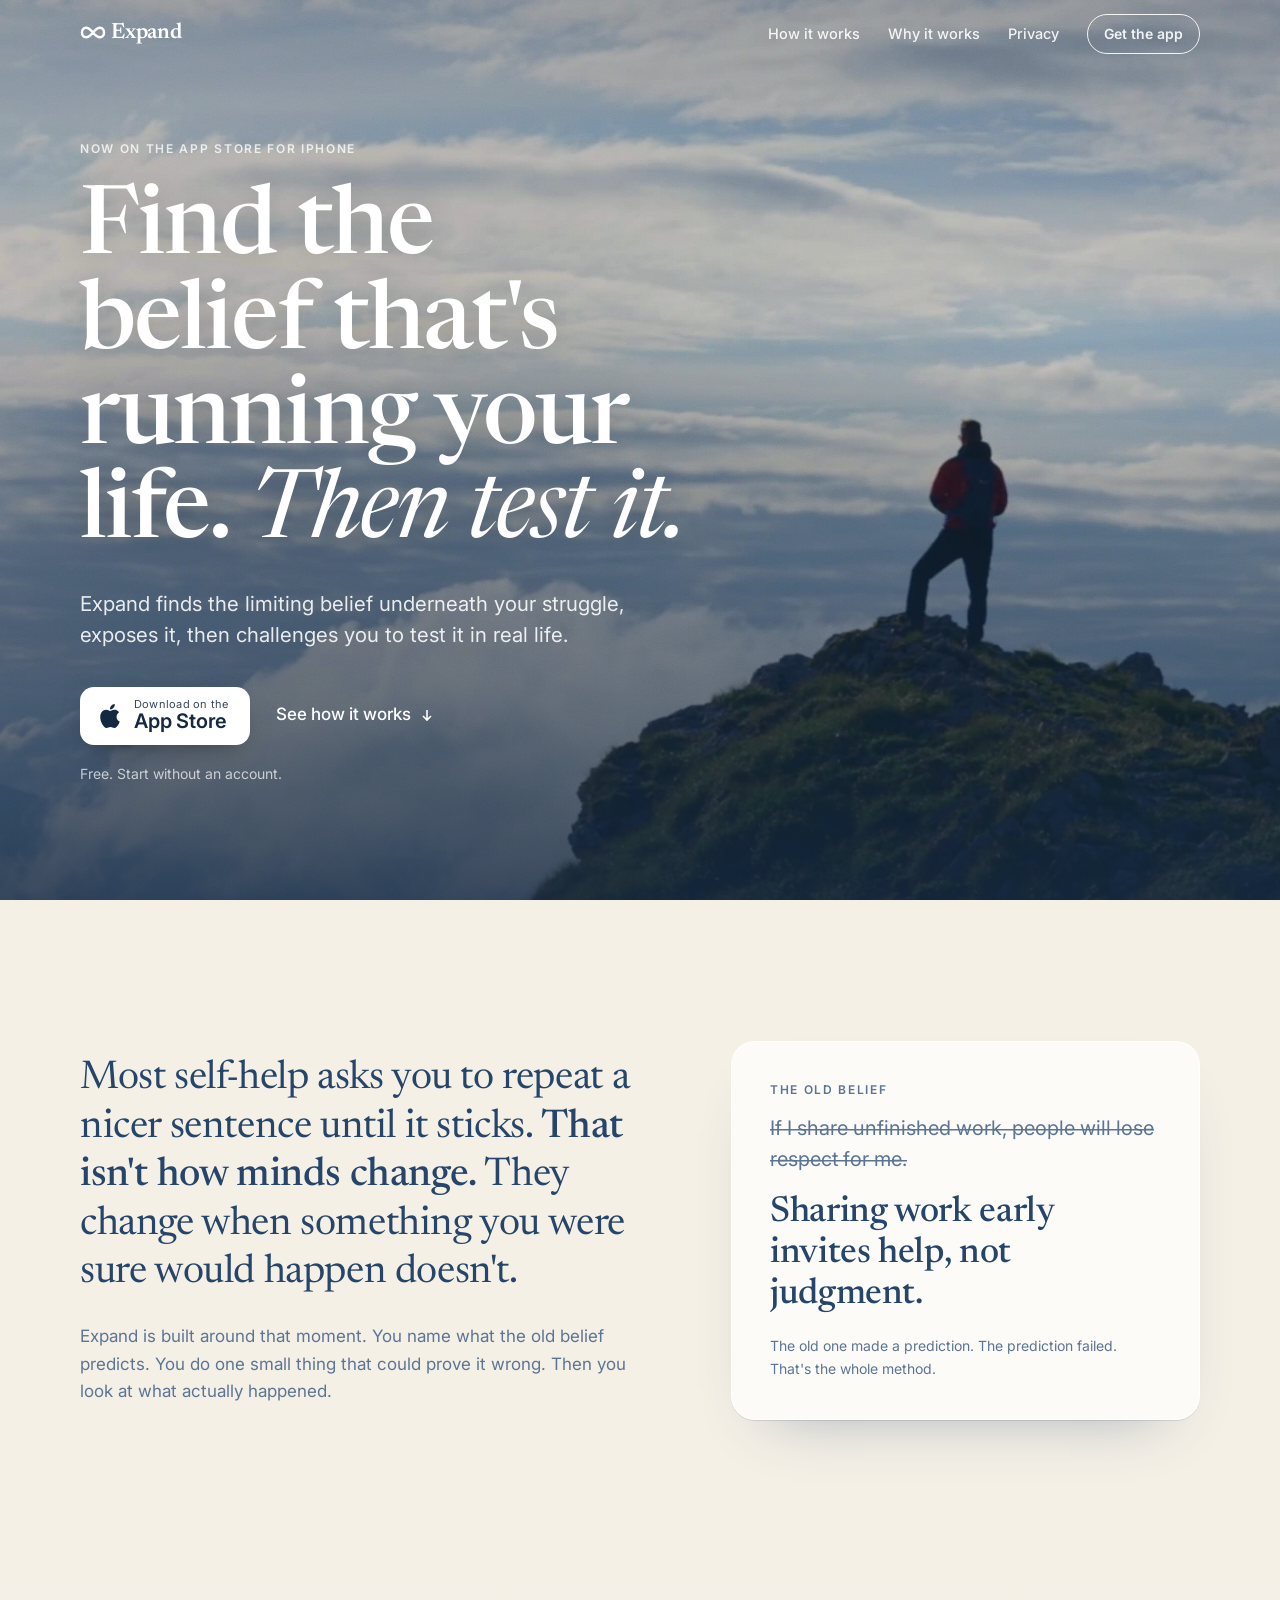
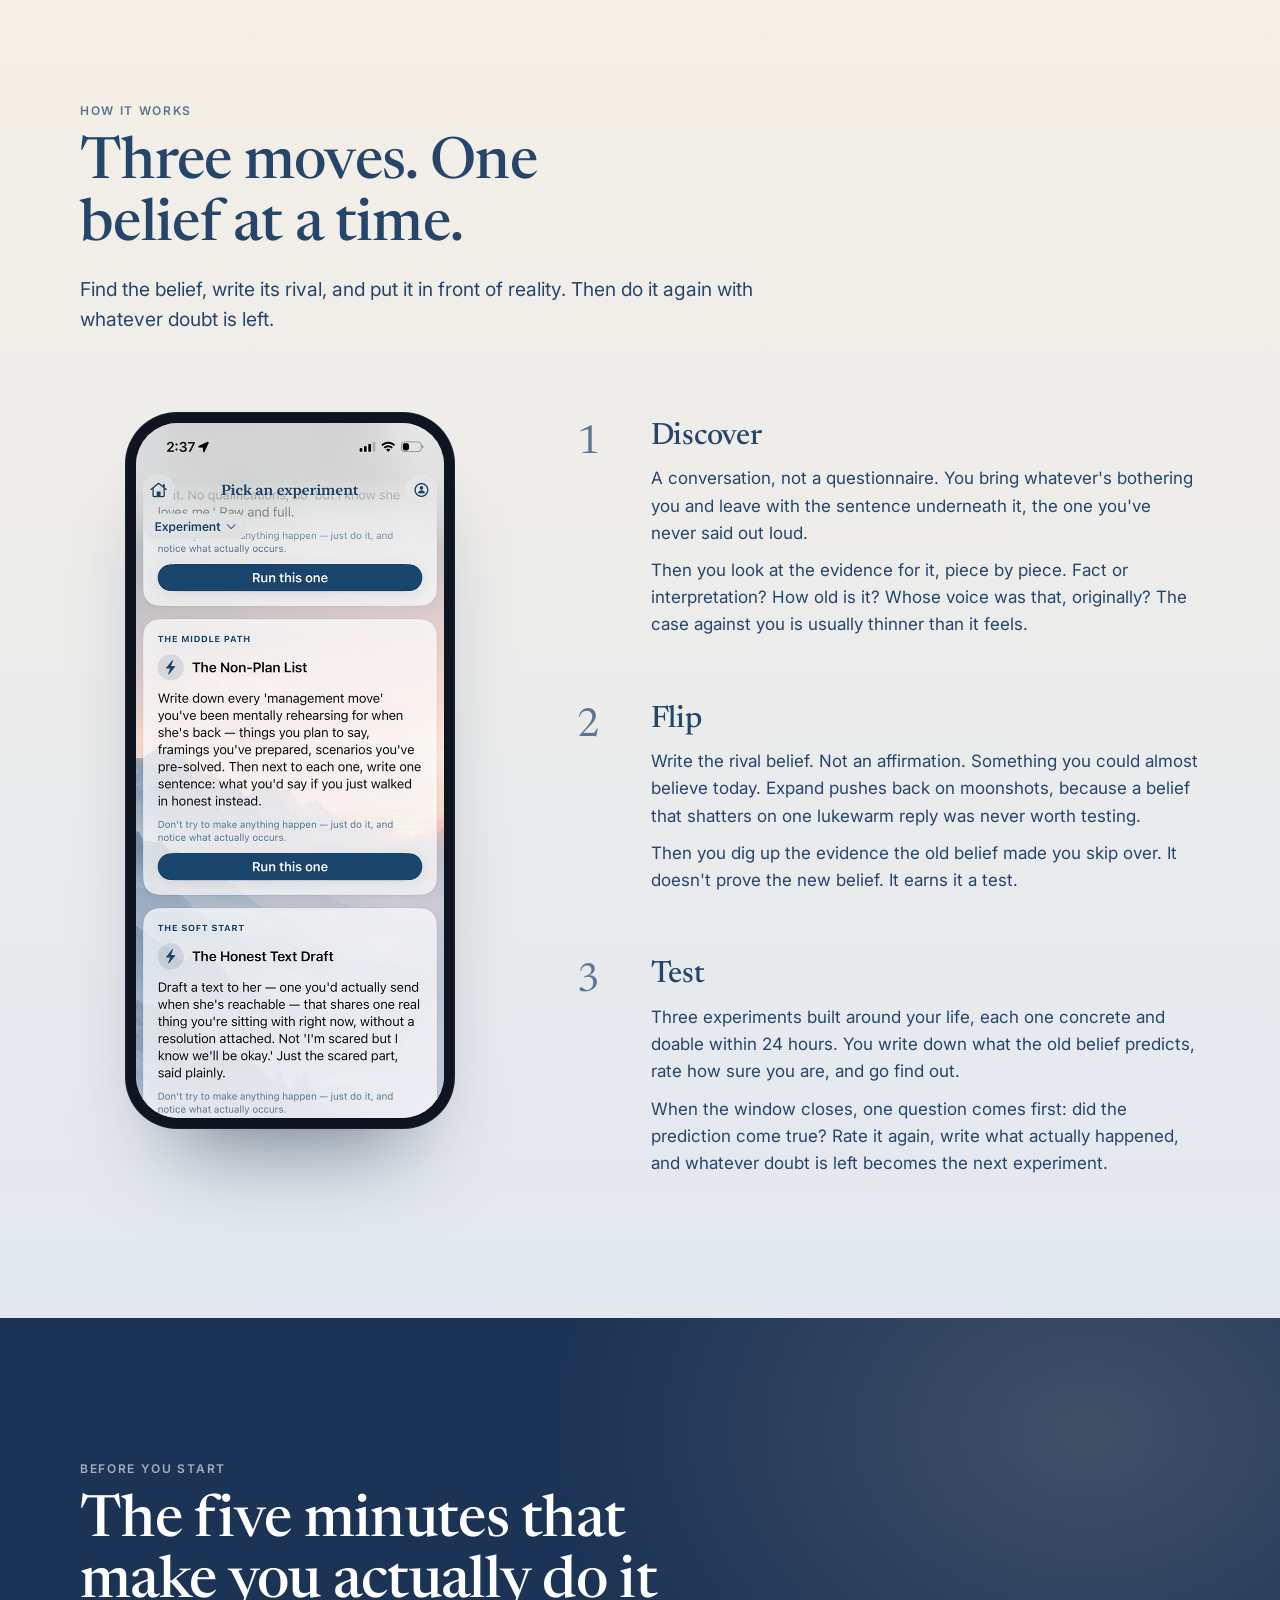
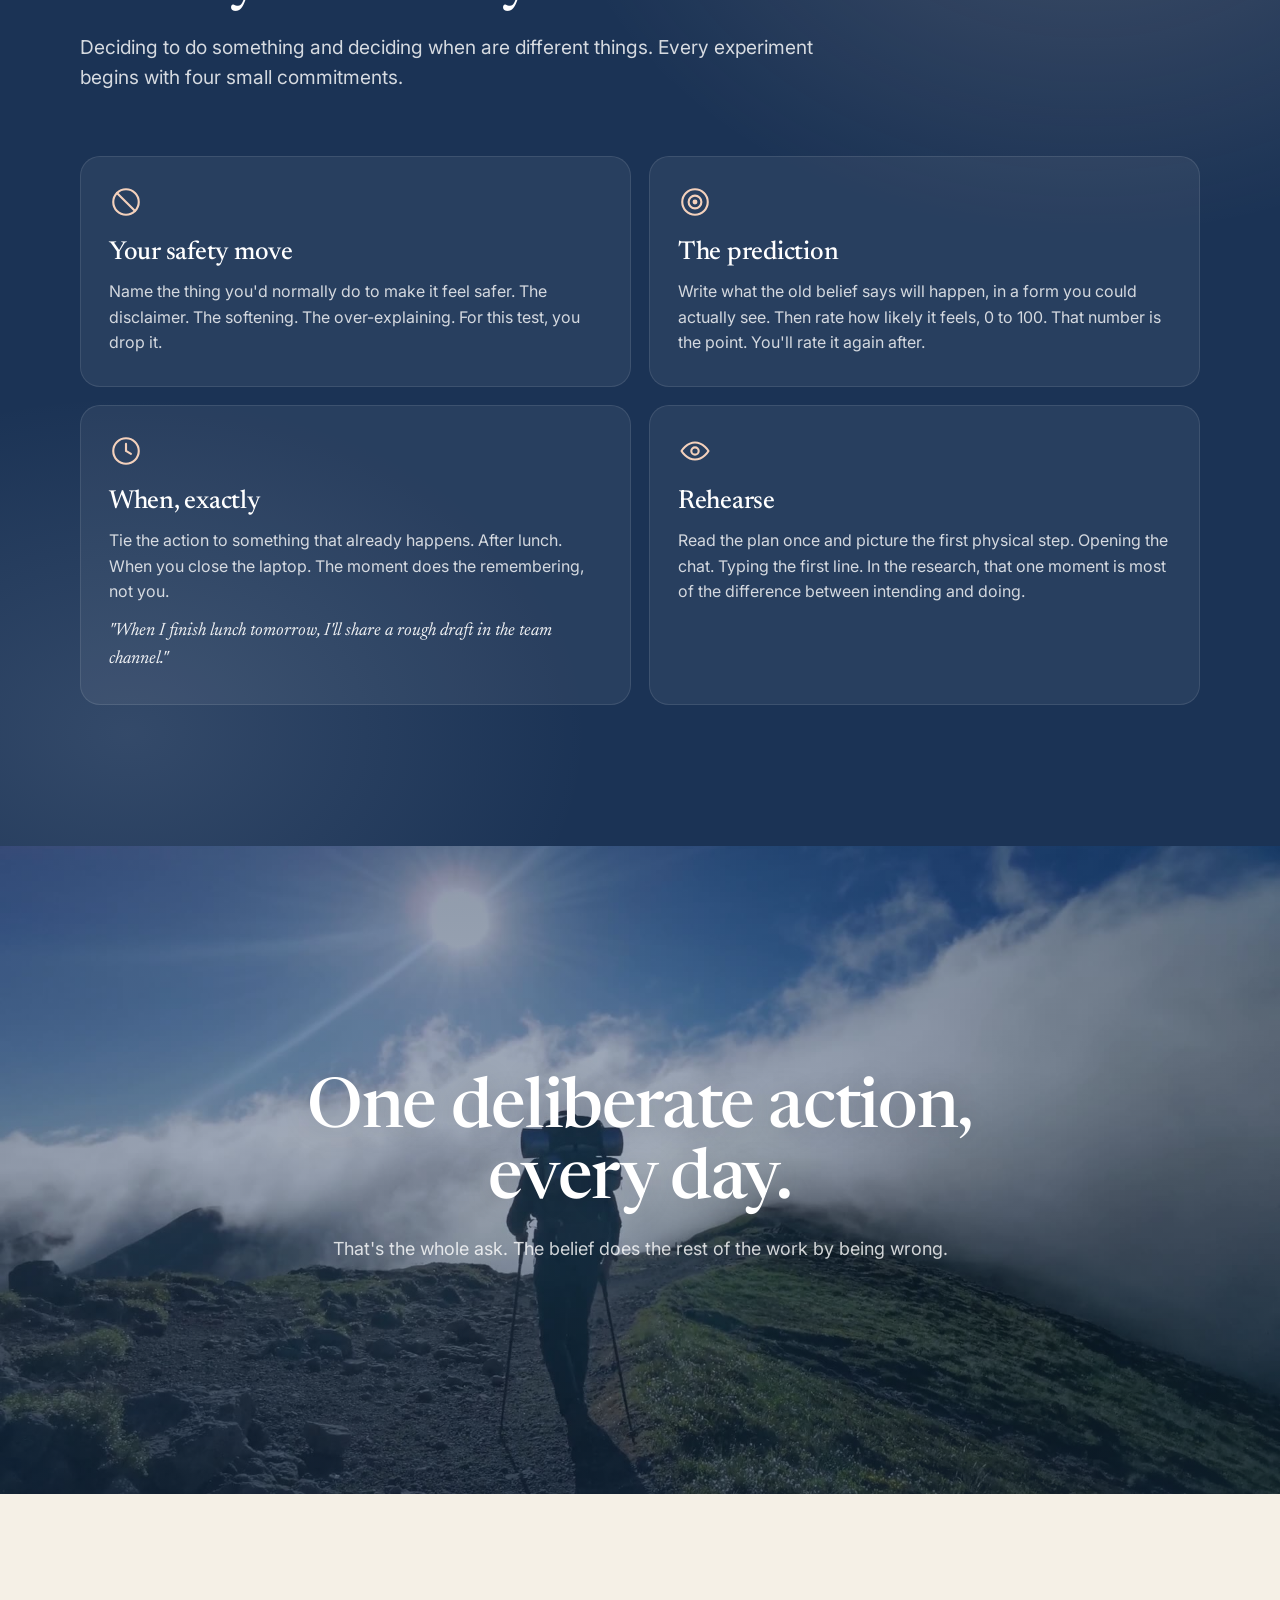
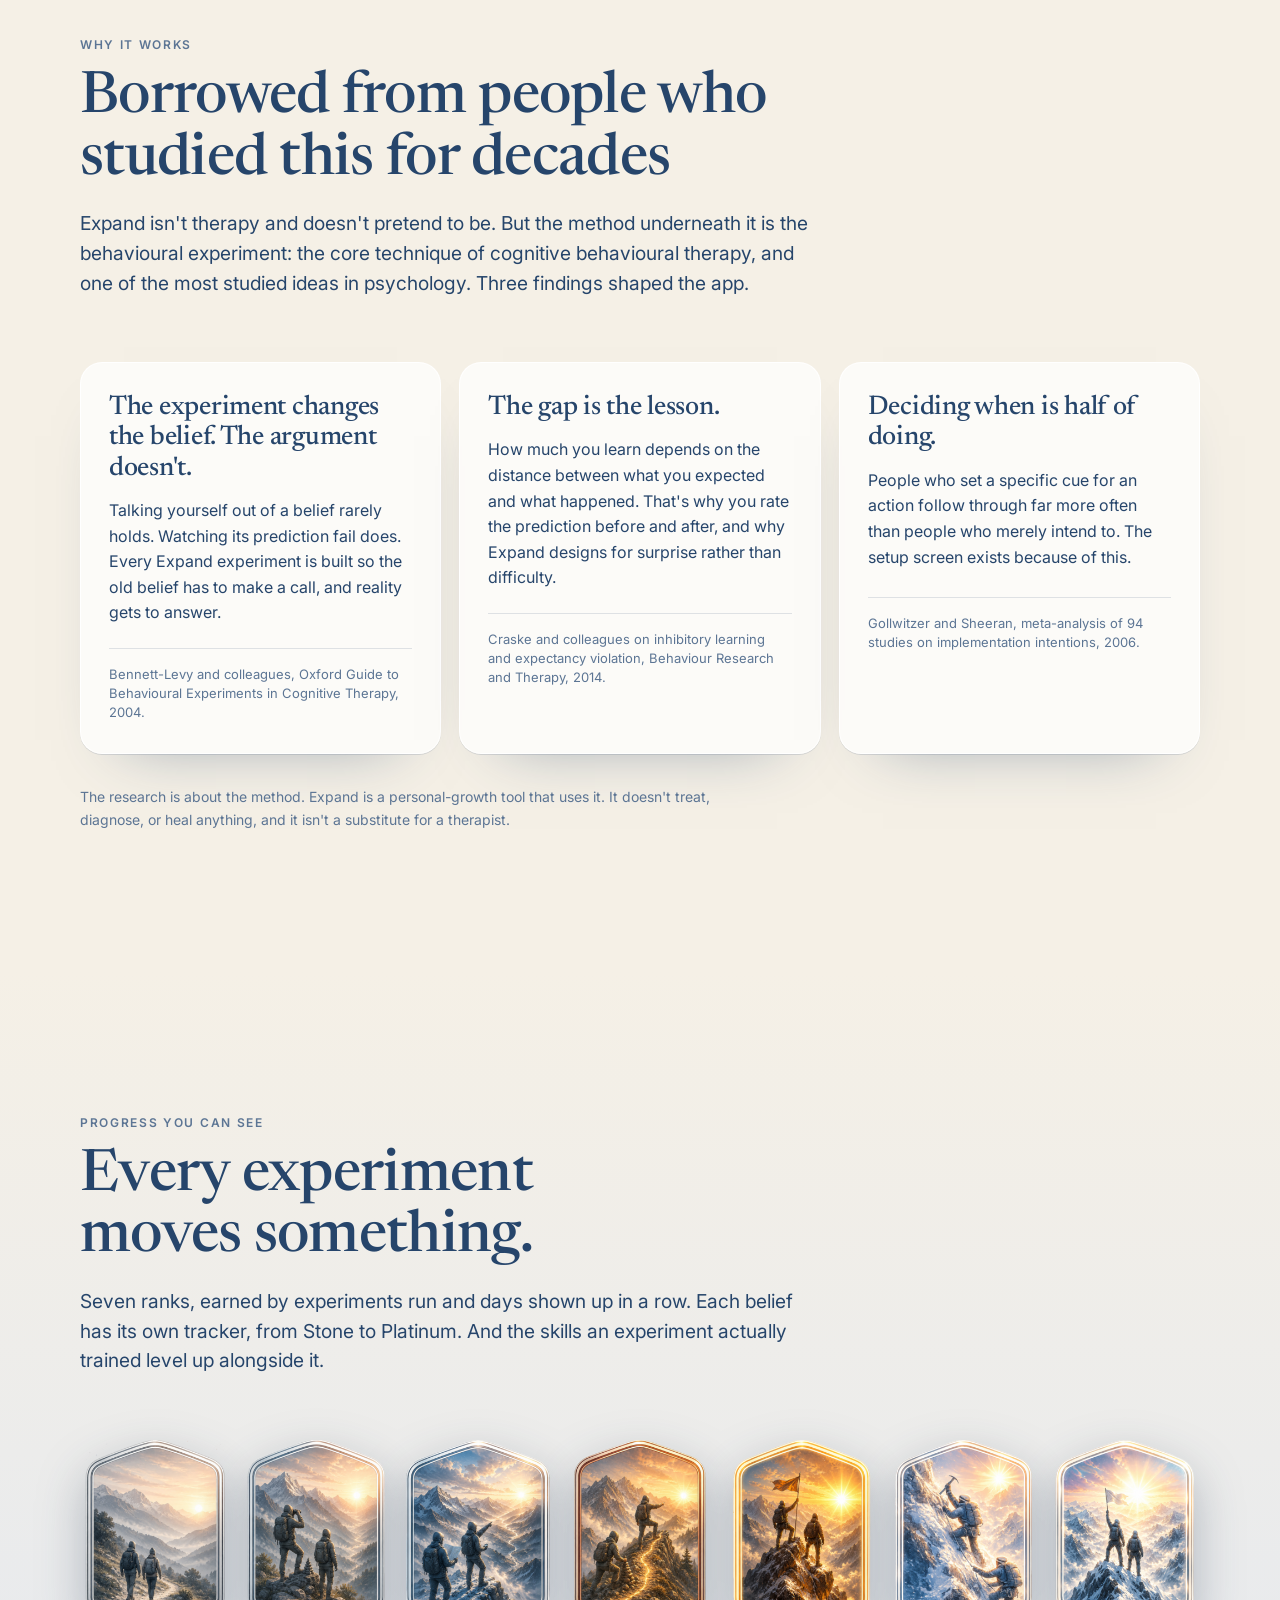
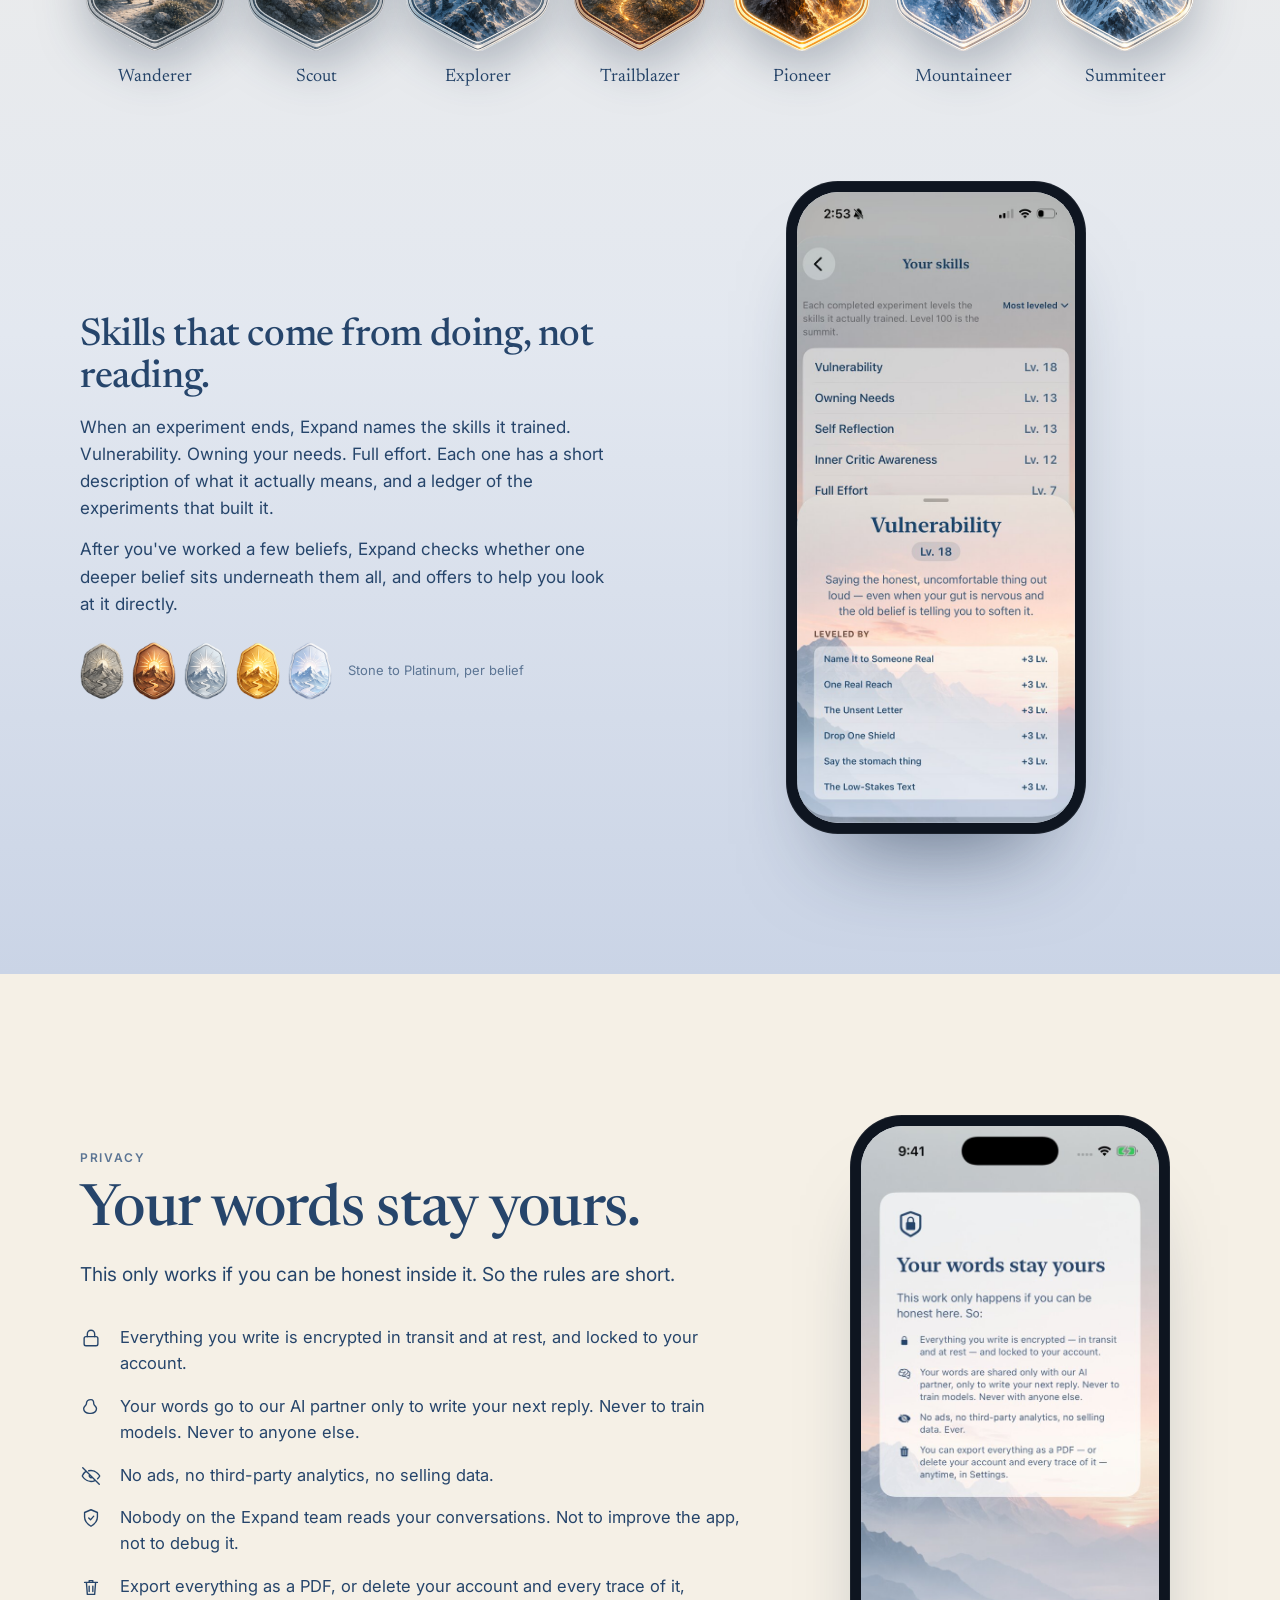
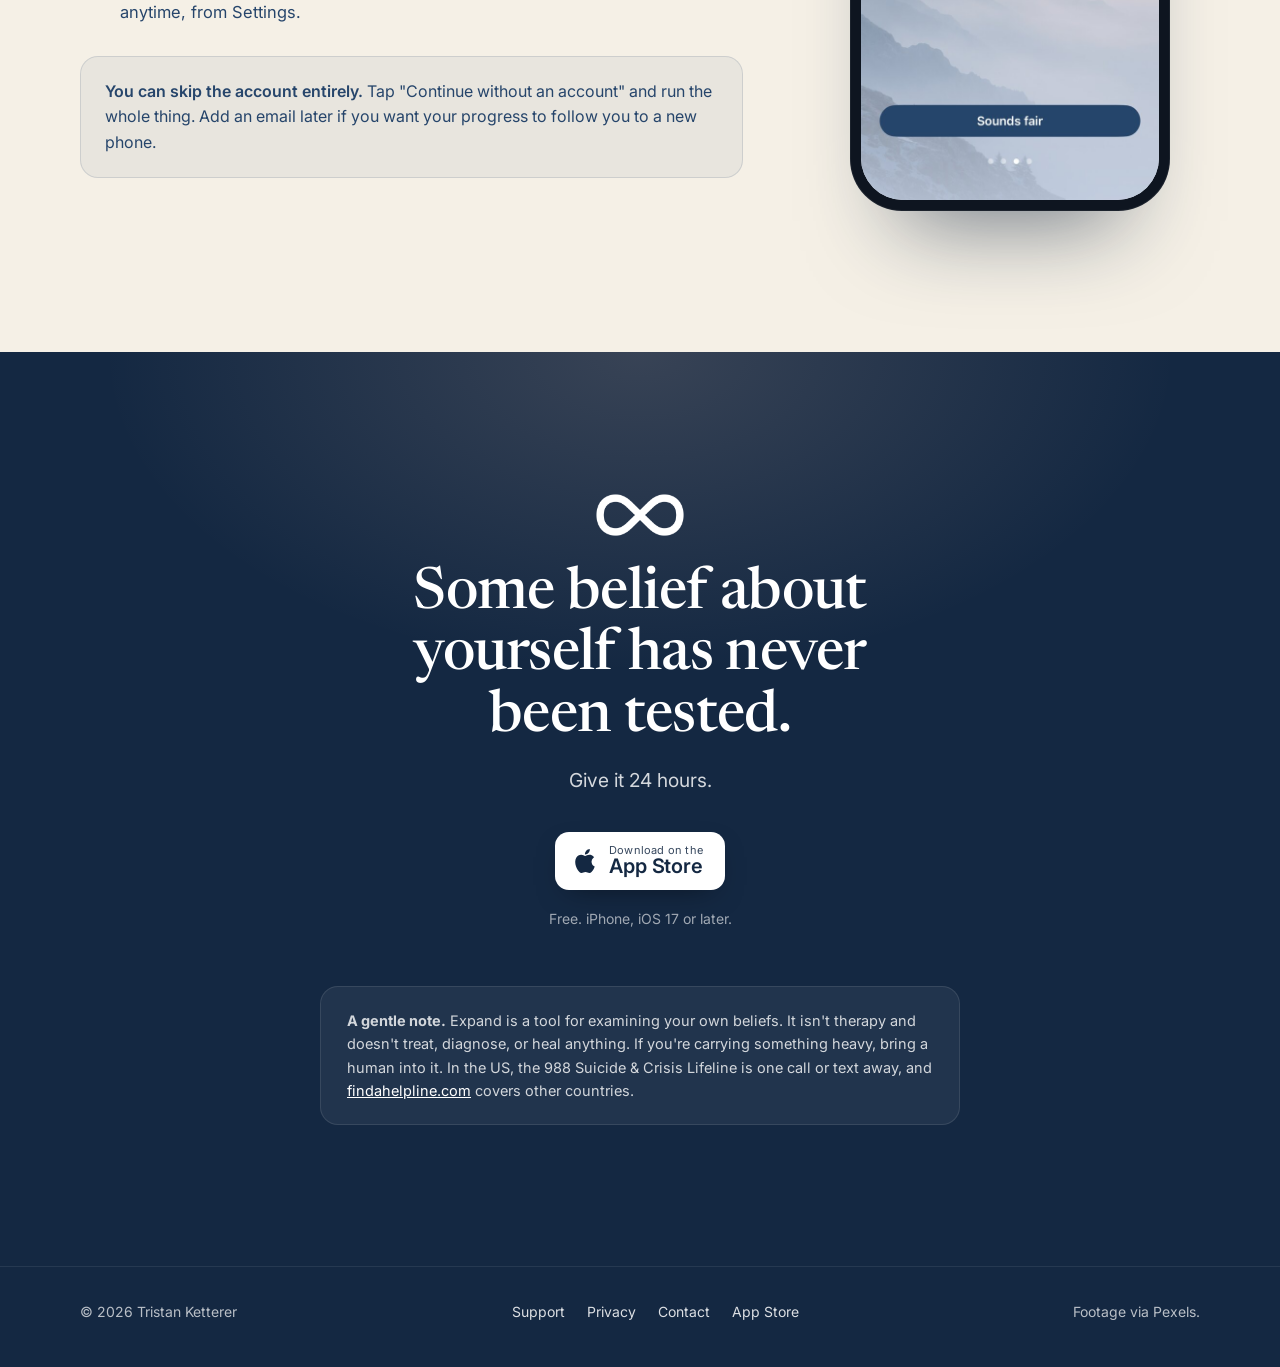
==== index.html @ 9cb32938 "Skills section shows the Vulnerability skill sheet Co-Authored-By: Claude Fable 5.1 <noreply@anthrop" ====
<!DOCTYPE html>
<html lang="en">
<head>
  <meta charset="utf-8">
  <meta name="viewport" content="width=device-width, initial-scale=1, viewport-fit=cover">
  <title>Expand. Find the belief that's running your life. Then test it.</title>
  <meta name="description" content="Expand is an iPhone app that helps you find one limiting belief, name what it predicts, and test it in real life with a 24-hour experiment. Built on the behavioural experiment, the core method of CBT.">
  <link rel="canonical" href="https://expandyourbeliefs.com/">
  <meta name="theme-color" content="#142842">
  <meta name="apple-itunes-app" content="app-id=6792031527">
  <meta property="og:type" content="website">
  <meta property="og:site_name" content="Expand">
  <meta property="og:title" content="Expand. Find the belief that's running your life. Then test it.">
  <meta property="og:description" content="One limiting belief. One 24-hour experiment. Reality does the rest. Free on the App Store.">
  <meta property="og:url" content="https://expandyourbeliefs.com/">
  <meta property="og:image" content="https://expandyourbeliefs.com/img/og.jpg">
  <meta name="twitter:card" content="summary_large_image">
  <link rel="icon" href="favicon.png" type="image/png">
  <link rel="apple-touch-icon" href="apple-touch-icon.png">
  <link rel="preload" as="image" href="img/hero-poster.jpg">
  <link rel="preconnect" href="https://fonts.googleapis.com">
  <link rel="preconnect" href="https://fonts.gstatic.com" crossorigin>
  <link href="https://fonts.googleapis.com/css2?family=Newsreader:ital,opsz,wght@0,6..72,400;0,6..72,500;0,6..72,600;1,6..72,400;1,6..72,500&family=Inter:wght@400;500;600&display=swap" rel="stylesheet">
  <link rel="stylesheet" href="style.css?v=10">
</head>
<body>

<nav class="nav" id="nav">
  <div class="wrap">
    <a class="brand" href="#top" aria-label="Expand home"><svg class="inf" viewBox="0 5 24 14" width="26" height="15" style="width:26px;height:15px;flex:none;transform:translateY(-2px)" aria-hidden="true"><path d="M18.5 7.5c5 0 5 9 0 9-5.5 0-7.5-9-13-9-5 0-5 9 0 9 5.5 0 7.5-9 13-9z" fill="none" stroke="currentColor" stroke-width="2.3" stroke-linecap="round" stroke-linejoin="round"/></svg><span>Expand</span></a>
    <div class="navlinks">
      <a class="link" href="#how">How it works</a>
      <a class="link" href="#why">Why it works</a>
      <a class="link" href="#privacy">Privacy</a>
      <a class="pill" href="https://apps.apple.com/us/app/expand-break-limiting-beliefs/id6792031527">Get the app</a>
    </div>
  </div>
</nav>

<header class="hero" id="top">
  <div class="hero-media" data-video="video/hero.mp4" data-video-small="video/hero-720.mp4">
    <img src="img/hero-poster.jpg" alt="" fetchpriority="high">
  </div>
  <div class="hero-shade"></div>
  <div class="hero-grain"></div>
  <div class="wrap hero-inner">
    <div class="hero-copy">
      <p class="kicker rise">Now on the App Store for iPhone</p>
      <h1 class="rise">Find the belief that's running your life. <em>Then test it.</em></h1>
      <p class="sub rise">Expand finds the limiting belief underneath your struggle, exposes it, then challenges you to test it in real life.</p>
      <div class="hero-cta rise">
        <a class="store light" href="https://apps.apple.com/us/app/expand-break-limiting-beliefs/id6792031527">
          <svg viewBox="0 0 24 24" aria-hidden="true"><path fill="currentColor" d="M12.152 6.896c-.948 0-2.415-1.078-3.96-1.04-2.04.027-3.91 1.183-4.961 3.014-2.117 3.675-.546 9.103 1.519 12.09 1.013 1.454 2.208 3.09 3.792 3.039 1.52-.065 2.09-.987 3.935-.987 1.831 0 2.35.987 3.96.948 1.637-.026 2.676-1.48 3.676-2.948 1.156-1.688 1.636-3.325 1.662-3.415-.039-.013-3.182-1.221-3.22-4.857-.026-3.04 2.48-4.494 2.597-4.559-1.429-2.09-3.623-2.324-4.39-2.376-2-.156-3.675 1.09-4.61 1.09zM15.53 3.83c.843-1.012 1.4-2.427 1.245-3.83-1.207.052-2.662.805-3.532 1.818-.78.896-1.454 2.338-1.273 3.714 1.338.104 2.715-.688 3.559-1.701"/></svg>
          <span class="t"><span class="t1">Download on the</span><span class="t2">App Store</span></span>
        </a>
        <a class="textlink" href="#how">See how it works <svg viewBox="0 0 16 16" fill="none" stroke="currentColor" stroke-width="1.6" aria-hidden="true"><path d="M8 3v10M4 9l4 4 4-4"/></svg></a>
      </div>
      <p class="hero-note rise">Free. Start without an account.</p>
    </div>
  </div>
  <div class="scroll-cue" aria-hidden="true"></div>
</header>

<section class="section idea">
  <div class="wrap grid">
    <div class="reveal">
      <p class="big">Most self-help asks you to repeat a nicer sentence until it sticks. <strong>That isn't how minds change.</strong> They change when something you were sure would happen doesn't.</p>
      <p class="after">Expand is built around that moment. You name what the old belief predicts. You do one small thing that could prove it wrong. Then you look at what actually happened.</p>
    </div>
    <div class="pair reveal" style="--d:.15s">
      <p class="kicker label">The old belief</p>
      <span class="old">If I share unfinished work, people will lose respect for me.</span>
      <p class="new">Sharing work early invites help, not judgment.</p>
      <p class="pfoot">The old one made a prediction. The prediction failed. That's the whole method.</p>
    </div>
  </div>
</section>

<section class="section how" id="how">
  <div class="wrap">
    <div class="how-head reveal">
      <p class="kicker">How it works</p>
      <h2 class="h2">Three moves. One belief at a time.</h2>
      <p class="lede">Find the belief, write its rival, and put it in front of reality. Then do it again with whatever doubt is left.</p>
    </div>

    <div class="how-grid">
      <div class="sticky reveal">
        <div class="phone" id="phone">
          <div class="screen">
            <img src="img/shot-discovery-personal.jpg" alt="Expand discovery conversation" data-shot="discover" class="on">
            <img src="img/shot-flip.jpg" alt="An old belief struck through above its rival in Expand" data-shot="flip" loading="lazy">
            <img src="img/shot-experiments.jpg" alt="Three experiment options in Expand" data-shot="test" loading="lazy">
          </div>
        </div>
      </div>

      <ol class="steps">
        <li class="step reveal" data-shot="discover">
          <span class="n">1</span>
          <div>
            <h3>Discover</h3>
            <p>A conversation, not a questionnaire. You bring whatever's bothering you and leave with the sentence underneath it, the one you've never said out loud.</p>
            <p>Then you look at the evidence for it, piece by piece. Fact or interpretation? How old is it? Whose voice was that, originally? The case against you is usually thinner than it feels.</p>
            <div class="mobile-shot"><div class="phone"><div class="screen"><img src="img/shot-discovery-personal.jpg" alt="Expand discovery conversation" loading="lazy"></div></div></div>
          </div>
        </li>
        <li class="step reveal" data-shot="flip">
          <span class="n">2</span>
          <div>
            <h3>Flip</h3>
            <p>Write the rival belief. Not an affirmation. Something you could almost believe today. Expand pushes back on moonshots, because a belief that shatters on one lukewarm reply was never worth testing.</p>
            <p>Then you dig up the evidence the old belief made you skip over. It doesn't prove the new belief. It earns it a test.</p>
            <div class="mobile-shot"><div class="phone"><div class="screen"><img src="img/shot-flip.jpg" alt="An old belief struck through above its rival in Expand" loading="lazy"></div></div></div>
          </div>
        </li>
        <li class="step reveal" data-shot="test">
          <span class="n">3</span>
          <div>
            <h3>Test</h3>
            <p>Three experiments built around your life, each one concrete and doable within 24 hours. You write down what the old belief predicts, rate how sure you are, and go find out.</p>
            <p>When the window closes, one question comes first: did the prediction come true? Rate it again, write what actually happened, and whatever doubt is left becomes the next experiment.</p>
            <div class="mobile-shot"><div class="phone"><div class="screen"><img src="img/shot-experiments.jpg" alt="Three experiment options in Expand" loading="lazy"></div></div></div>
          </div>
        </li>
      </ol>
    </div>
  </div>
</section>

<section class="section setup">
  <div class="wrap">
    <div class="reveal">
      <p class="kicker">Before you start</p>
      <h2 class="h2">The five minutes that make you actually do it</h2>
      <p class="lede">Deciding to do something and deciding when are different things. Every experiment begins with four small commitments.</p>
    </div>
    <div class="setup-grid">
      <div class="tile reveal">
        <div class="ico"><svg viewBox="0 0 24 24" fill="none" stroke="currentColor" stroke-width="1.5" stroke-linecap="round"><circle cx="12" cy="12" r="9"/><path d="M5.6 5.6l12.8 12.8"/></svg></div>
        <h3>Your safety move</h3>
        <p>Name the thing you'd normally do to make it feel safer. The disclaimer. The softening. The over-explaining. For this test, you drop it.</p>
      </div>
      <div class="tile reveal" style="--d:.08s">
        <div class="ico"><svg viewBox="0 0 24 24" fill="none" stroke="currentColor" stroke-width="1.5" stroke-linecap="round"><circle cx="12" cy="12" r="9"/><circle cx="12" cy="12" r="4.5"/><circle cx="12" cy="12" r="1" fill="currentColor"/></svg></div>
        <h3>The prediction</h3>
        <p>Write what the old belief says will happen, in a form you could actually see. Then rate how likely it feels, 0 to 100. That number is the point. You'll rate it again after.</p>
      </div>
      <div class="tile reveal" style="--d:.16s">
        <div class="ico"><svg viewBox="0 0 24 24" fill="none" stroke="currentColor" stroke-width="1.5" stroke-linecap="round"><circle cx="12" cy="12" r="9"/><path d="M12 7v5l3.5 2"/></svg></div>
        <h3>When, exactly</h3>
        <p>Tie the action to something that already happens. After lunch. When you close the laptop. The moment does the remembering, not you.</p>
        <span class="q">"When I finish lunch tomorrow, I'll share a rough draft in the team channel."</span>
      </div>
      <div class="tile reveal" style="--d:.24s">
        <div class="ico"><svg viewBox="0 0 24 24" fill="none" stroke="currentColor" stroke-width="1.5" stroke-linecap="round" stroke-linejoin="round"><path d="M2.5 12s3.5-6 9.5-6 9.5 6 9.5 6-3.5 6-9.5 6-9.5-6-9.5-6z"/><circle cx="12" cy="12" r="2.6"/></svg></div>
        <h3>Rehearse</h3>
        <p>Read the plan once and picture the first physical step. Opening the chat. Typing the first line. In the research, that one moment is most of the difference between intending and doing.</p>
      </div>
    </div>
  </div>
</section>

<section class="band">
  <div class="media" data-video="video/band.mp4" data-video-small="video/band-720.mp4">
    <img src="img/band-poster.jpg" alt="" loading="lazy">
  </div>
  <div class="shade"></div>
  <div class="copy reveal">
    <p class="line">One deliberate action,<br>every day.</p>
    <p class="under">That's the whole ask. The belief does the rest of the work by being wrong.</p>
  </div>
</section>

<section class="section why" id="why">
  <div class="wrap">
    <div class="why-head reveal">
      <p class="kicker">Why it works</p>
      <h2 class="h2">Borrowed from people who studied this for decades</h2>
      <p class="lede">Expand isn't therapy and doesn't pretend to be. But the method underneath it is the behavioural experiment: the core technique of cognitive behavioural therapy, and one of the most studied ideas in psychology. Three findings shaped the app.</p>
    </div>
    <div class="cards">
      <div class="card reveal">
        <h3>The experiment changes the belief. The argument doesn't.</h3>
        <p>Talking yourself out of a belief rarely holds. Watching its prediction fail does. Every Expand experiment is built so the old belief has to make a call, and reality gets to answer.</p>
        <p class="cite">Bennett-Levy and colleagues, Oxford Guide to Behavioural Experiments in Cognitive Therapy, 2004.</p>
      </div>
      <div class="card reveal" style="--d:.1s">
        <h3>The gap is the lesson.</h3>
        <p>How much you learn depends on the distance between what you expected and what happened. That's why you rate the prediction before and after, and why Expand designs for surprise rather than difficulty.</p>
        <p class="cite">Craske and colleagues on inhibitory learning and expectancy violation, Behaviour Research and Therapy, 2014.</p>
      </div>
      <div class="card reveal" style="--d:.2s">
        <h3>Deciding when is half of doing.</h3>
        <p>People who set a specific cue for an action follow through far more often than people who merely intend to. The setup screen exists because of this.</p>
        <p class="cite">Gollwitzer and Sheeran, meta-analysis of 94 studies on implementation intentions, 2006.</p>
      </div>
    </div>
    <p class="note reveal">The research is about the method. Expand is a personal-growth tool that uses it. It doesn't treat, diagnose, or heal anything, and it isn't a substitute for a therapist.</p>
  </div>
</section>

<section class="section climb">
  <div class="wrap">
    <div class="climb-head reveal">
      <p class="kicker">Progress you can see</p>
      <h2 class="h2">Every experiment moves something.</h2>
      <p class="lede">Seven ranks, earned by experiments run and days shown up in a row. Each belief has its own tracker, from Stone to Platinum. And the skills an experiment actually trained level up alongside it.</p>
    </div>
    <div class="ranks">
      <div class="rank reveal"><img src="img/rank-wanderer.png?v=2" alt="Wanderer badge" loading="lazy"><div class="name">Wanderer</div></div>
      <div class="rank reveal" style="--d:.05s"><img src="img/rank-scout.png?v=2" alt="Scout badge" loading="lazy"><div class="name">Scout</div></div>
      <div class="rank reveal" style="--d:.1s"><img src="img/rank-explorer.png?v=2" alt="Explorer badge" loading="lazy"><div class="name">Explorer</div></div>
      <div class="rank reveal" style="--d:.15s"><img src="img/rank-trailblazer.png?v=2" alt="Trailblazer badge" loading="lazy"><div class="name">Trailblazer</div></div>
      <div class="rank reveal" style="--d:.2s"><img src="img/rank-pioneer.png?v=2" alt="Pioneer badge" loading="lazy"><div class="name">Pioneer</div></div>
      <div class="rank reveal" style="--d:.25s"><img src="img/rank-mountaineer.png?v=2" alt="Mountaineer badge" loading="lazy"><div class="name">Mountaineer</div></div>
      <div class="rank reveal" style="--d:.3s"><img src="img/rank-summiteer.png?v=2" alt="Summiteer badge" loading="lazy"><div class="name">Summiteer</div></div>
    </div>
    <div class="climb-grid">
      <div class="climb-copy reveal">
        <h3>Skills that come from doing, not reading.</h3>
        <p>When an experiment ends, Expand names the skills it trained. Vulnerability. Owning your needs. Full effort. Each one has a short description of what it actually means, and a ledger of the experiments that built it.</p>
        <p>After you've worked a few beliefs, Expand checks whether one deeper belief sits underneath them all, and offers to help you look at it directly.</p>
        <div class="tiers" aria-label="Belief tracker tiers">
          <img src="img/tier-stone.png" alt="Stone tier" loading="lazy">
          <img src="img/tier-bronze.png" alt="Bronze tier" loading="lazy">
          <img src="img/tier-silver.png" alt="Silver tier" loading="lazy">
          <img src="img/tier-gold.png" alt="Gold tier" loading="lazy">
          <img src="img/tier-platinum.png" alt="Platinum tier" loading="lazy">
          <span class="lbl">Stone to Platinum, per belief</span>
        </div>
      </div>
      <div class="reveal" style="--d:.1s">
        <div class="phone"><div class="screen"><img src="img/shot-skill-vulnerability.jpg" alt="The Vulnerability skill in Expand and the experiments that leveled it" loading="lazy"></div></div>
      </div>
    </div>
  </div>
</section>

<section class="section priv" id="privacy">
  <div class="wrap priv-grid">
    <div class="reveal">
      <p class="kicker">Privacy</p>
      <h2 class="h2">Your words stay yours.</h2>
      <p class="lede">This only works if you can be honest inside it. So the rules are short.</p>
      <ul class="plist">
        <li><svg viewBox="0 0 24 24" fill="none" stroke="currentColor" stroke-width="1.5" stroke-linecap="round"><rect x="4.5" y="10.5" width="15" height="10" rx="2"/><path d="M8 10.5V7.5a4 4 0 018 0v3"/></svg><span>Everything you write is encrypted in transit and at rest, and locked to your account.</span></li>
        <li><svg viewBox="0 0 24 24" fill="none" stroke="currentColor" stroke-width="1.5" stroke-linecap="round" stroke-linejoin="round"><path d="M12 4c-3 0-5 2-5 4.5 0 1-.5 1.5-1.5 2.5S4 13 4 14c0 3 3 5 6 5h2c3 0 6-2 6-5 0-1-.5-2-1.5-3S15 9.5 15 8.5C15 6 14 4 12 4z"/></svg><span>Your words go to our AI partner only to write your next reply. Never to train models. Never to anyone else.</span></li>
        <li><svg viewBox="0 0 24 24" fill="none" stroke="currentColor" stroke-width="1.5" stroke-linecap="round" stroke-linejoin="round"><path d="M3 3l18 18M10.6 10.6a2 2 0 002.8 2.8M6.7 6.7C4.3 8.2 2.5 12 2.5 12s3.5 6 9.5 6c1.6 0 3-.4 4.2-1M9.5 6.3C10.3 6.1 11.1 6 12 6c6 0 9.5 6 9.5 6s-.8 1.4-2.3 2.9"/></svg><span>No ads, no third-party analytics, no selling data.</span></li>
        <li><svg viewBox="0 0 24 24" fill="none" stroke="currentColor" stroke-width="1.5" stroke-linecap="round" stroke-linejoin="round"><path d="M12 3l7 3v5c0 5-3.5 8-7 10-3.5-2-7-5-7-10V6l7-3z"/><path d="M9.5 12l2 2 3.5-4"/></svg><span>Nobody on the Expand team reads your conversations. Not to improve the app, not to debug it.</span></li>
        <li><svg viewBox="0 0 24 24" fill="none" stroke="currentColor" stroke-width="1.5" stroke-linecap="round" stroke-linejoin="round"><path d="M5 7h14M10 7V5h4v2M7 7l1 13h8l1-13M10 11v6M14 11v6"/></svg><span>Export everything as a PDF, or delete your account and every trace of it, anytime, from Settings.</span></li>
      </ul>
      <div class="guest"><strong>You can skip the account entirely.</strong> Tap "Continue without an account" and run the whole thing. Add an email later if you want your progress to follow you to a new phone.</div>
    </div>
    <div class="reveal" style="--d:.1s">
      <div class="phone"><div class="screen"><img src="img/shot-privacy-page.jpg" alt="Expand privacy screen" loading="lazy"></div></div>
    </div>
  </div>
</section>

<section class="section cta">
  <div class="wrap">
    <img class="mark reveal" src="img/infinity-white.png" alt="" loading="lazy">
    <h2 class="h2 reveal">Some belief about yourself has never been tested.</h2>
    <p class="lede reveal">Give it 24 hours.</p>
    <div class="row reveal">
      <a class="store light" href="https://apps.apple.com/us/app/expand-break-limiting-beliefs/id6792031527">
        <svg viewBox="0 0 24 24" aria-hidden="true"><path fill="currentColor" d="M12.152 6.896c-.948 0-2.415-1.078-3.96-1.04-2.04.027-3.91 1.183-4.961 3.014-2.117 3.675-.546 9.103 1.519 12.09 1.013 1.454 2.208 3.09 3.792 3.039 1.52-.065 2.09-.987 3.935-.987 1.831 0 2.35.987 3.96.948 1.637-.026 2.676-1.48 3.676-2.948 1.156-1.688 1.636-3.325 1.662-3.415-.039-.013-3.182-1.221-3.22-4.857-.026-3.04 2.48-4.494 2.597-4.559-1.429-2.09-3.623-2.324-4.39-2.376-2-.156-3.675 1.09-4.61 1.09zM15.53 3.83c.843-1.012 1.4-2.427 1.245-3.83-1.207.052-2.662.805-3.532 1.818-.78.896-1.454 2.338-1.273 3.714 1.338.104 2.715-.688 3.559-1.701"/></svg>
        <span class="t"><span class="t1">Download on the</span><span class="t2">App Store</span></span>
      </a>
    </div>
    <p class="fine reveal">Free. iPhone, iOS 17 or later.</p>
    <div class="gentle reveal">
      <strong>A gentle note.</strong> Expand is a tool for examining your own beliefs. It isn't therapy and doesn't treat, diagnose, or heal anything. If you're carrying something heavy, bring a human into it. In the US, the 988 Suicide &amp; Crisis Lifeline is one call or text away, and <a href="https://findahelpline.com">findahelpline.com</a> covers other countries.
    </div>
  </div>
</section>

<footer class="foot">
  <div class="wrap">
    <div>&copy; 2026 Tristan Ketterer</div>
    <div class="links">
      <a href="support.html">Support</a>
      <a href="privacy.html">Privacy</a>
      <a href="mailto:expandyourbeliefs@gmail.com">Contact</a>
      <a href="https://apps.apple.com/us/app/expand-break-limiting-beliefs/id6792031527">App Store</a>
    </div>
    <div class="small">Footage via Pexels.</div>
  </div>
</footer>

<script src="main.js?v=6" defer></script>
</body>
</html>
---- style.css ----
/* Expand — expandyourbeliefs.com */

:root {
  --ink: #26456b;
  --ink-2: #1b3355;
  --ink-3: #142842;
  --soft: #5c7594;
  --cream: #f5f0e6;
  --cream-2: #efe9dd;
  --mist: #e3e8f0;
  --dusk: #cad4e6;
  --white: #ffffff;
  --peach: #f4d1bc;
  --line: rgba(38, 69, 107, 0.14);
  --serif: "Newsreader", "New York", ui-serif, Georgia, "Times New Roman", serif;
  --sans: "Inter", -apple-system, BlinkMacSystemFont, "SF Pro Text", "Helvetica Neue", Arial, sans-serif;
  --wrap: 1120px;
  --gutter: clamp(20px, 5vw, 48px);
  --section: clamp(80px, 11vw, 150px);
  --ease: cubic-bezier(0.22, 1, 0.36, 1);
}

* { box-sizing: border-box; margin: 0; padding: 0; }
html { scroll-behavior: smooth; -webkit-text-size-adjust: 100%; }
body {
  font-family: var(--sans);
  color: var(--ink);
  background: var(--cream);
  line-height: 1.6;
  font-size: 17px;
  overflow-x: hidden;
  text-rendering: optimizeLegibility;
  -webkit-font-smoothing: antialiased;
}
img, video { display: block; max-width: 100%; }
a { color: inherit; }
button { font: inherit; }
::selection { background: rgba(38, 69, 107, 0.18); }

.wrap { width: min(var(--wrap), 100% - 2 * var(--gutter)); margin-inline: auto; }
.serif { font-family: var(--serif); }
.kicker {
  font-family: var(--sans);
  font-size: 12px;
  font-weight: 600;
  letter-spacing: 0.14em;
  text-transform: uppercase;
  color: var(--soft);
}
.h2 {
  font-family: var(--serif);
  font-weight: 500;
  font-size: clamp(34px, 4.6vw, 58px);
  line-height: 1.06;
  letter-spacing: -0.012em;
  color: var(--ink);
  text-wrap: balance;
}
.lede {
  font-size: clamp(18px, 1.5vw, 21px);
  line-height: 1.55;
  color: var(--ink);
  max-width: 62ch;
}
.muted { color: var(--soft); }
.small { font-size: 14px; }
.section { padding-block: var(--section); }

/* ---------- App Store button ---------- */
.store {
  display: inline-flex;
  align-items: center;
  gap: 12px;
  height: 58px;
  padding: 0 22px 0 18px;
  border-radius: 14px;
  background: #0b0f16;
  color: #fff;
  text-decoration: none;
  line-height: 1.05;
  transition: transform .25s var(--ease), box-shadow .25s var(--ease), background .2s;
  box-shadow: 0 10px 30px -14px rgba(0, 0, 0, .55);
  white-space: nowrap;
}
.store:hover { transform: translateY(-2px); box-shadow: 0 16px 34px -14px rgba(0, 0, 0, .6); }
.store svg { width: 24px; height: 24px; flex: none; }
.store .t { display: flex; flex-direction: column; }
.store .t1 { font-size: 11px; letter-spacing: .02em; opacity: .85; }
.store .t2 { font-size: 20px; font-weight: 600; letter-spacing: -0.01em; }
.store.light { background: #fff; color: var(--ink-3); }
.store.light:hover { background: #fff; }

.textlink {
  display: inline-flex;
  align-items: center;
  gap: 8px;
  font-weight: 500;
  text-decoration: none;
  border-bottom: 1px solid transparent;
  transition: border-color .2s, gap .25s var(--ease);
}
.textlink:hover { border-color: currentColor; gap: 12px; }
.textlink svg { width: 16px; height: 16px; }

/* ---------- Nav ---------- */
.nav {
  position: fixed;
  inset: 0 0 auto 0;
  z-index: 50;
  height: 68px;
  display: flex;
  align-items: center;
  color: #fff;
  transition: background .35s, color .35s, box-shadow .35s, backdrop-filter .35s;
}
.nav .wrap { display: flex; align-items: center; justify-content: space-between; gap: 24px; }
.nav.solid {
  color: var(--ink);
  background: rgba(245, 240, 230, 0.86);
  -webkit-backdrop-filter: saturate(160%) blur(14px);
  backdrop-filter: saturate(160%) blur(14px);
  box-shadow: 0 1px 0 var(--line);
}
.brand {
  display: inline-flex;
  align-items: center;
  gap: 5px;
  text-decoration: none;
  font-family: var(--serif);
  font-weight: 600;
  font-size: 22px;
  letter-spacing: -0.01em;
}
.brand .inf { width: 26px; height: 15px; flex: none; transform: translateY(-2px); }
.navlinks { display: flex; align-items: center; gap: 28px; font-size: 14.5px; font-weight: 500; }
.navlinks a { text-decoration: none; opacity: .9; transition: opacity .2s; }
.navlinks a:hover { opacity: 1; }
.pill {
  display: inline-flex;
  align-items: center;
  height: 40px;
  padding: 0 16px;
  border-radius: 999px;
  border: 1px solid currentColor;
  text-decoration: none;
  font-size: 14px;
  font-weight: 600;
  transition: background .2s, color .2s;
}
.nav:not(.solid) .pill:hover { background: #fff; color: var(--ink-3); border-color: #fff; }
.nav.solid .pill { background: var(--ink); color: #fff; border-color: var(--ink); }
.nav.solid .pill:hover { background: var(--ink-2); }
@media (max-width: 760px) {
  .navlinks .link { display: none; }
}

/* ---------- Hero ---------- */
.hero {
  position: relative;
  min-height: 100svh;
  display: grid;
  align-items: center;
  color: #fff;
  overflow: hidden;
  isolation: isolate;
  background: var(--ink-3);
}
.hero-media { position: absolute; inset: 0; z-index: -2; }
.hero-media img, .hero-media video {
  position: absolute; inset: 0;
  width: 100%; height: 100%;
  object-fit: cover;
  object-position: 50% 45%;
}
.hero-media video { opacity: 0; transition: opacity 1.2s ease; }
@media (max-width: 720px) {
  .hero-media img, .hero-media video { object-position: 73% 42%; }
}
.hero-media video.on { opacity: 1; }
.hero-shade {
  position: absolute; inset: 0; z-index: -1;
  background:
    linear-gradient(180deg, rgba(20, 40, 66, .38) 0%, rgba(20, 40, 66, .12) 35%, rgba(20, 40, 66, .55) 78%, rgba(20, 40, 66, .82) 100%),
    radial-gradient(120% 80% at 20% 60%, rgba(20, 40, 66, .35), transparent 60%);
}
.hero-grain {
  position: absolute; inset: 0; z-index: -1;
  opacity: .14;
  mix-blend-mode: overlay;
  background-image: url("data:image/svg+xml,%3Csvg xmlns='http://www.w3.org/2000/svg' width='160' height='160'%3E%3Cfilter id='n'%3E%3CfeTurbulence type='fractalNoise' baseFrequency='.9' numOctaves='2' stitchTiles='stitch'/%3E%3C/filter%3E%3Crect width='100%25' height='100%25' filter='url(%23n)'/%3E%3C/svg%3E");
}
.hero-inner {
  padding-top: 120px;
  padding-bottom: 96px;
}
.hero-copy { max-width: 780px; }
.hero .kicker { color: rgba(255, 255, 255, .78); margin-bottom: 26px; }
.hero h1 {
  font-family: var(--serif);
  font-weight: 500;
  font-size: clamp(44px, 7.4vw, 96px);
  line-height: 1.0;
  letter-spacing: -0.02em;
  text-wrap: balance;
  text-shadow: 0 2px 30px rgba(0, 0, 0, .18);
}
.hero h1 em { font-style: italic; font-weight: 400; }
.hero p.sub {
  margin-top: 26px;
  max-width: 560px;
  font-size: clamp(17px, 1.6vw, 21px);
  line-height: 1.5;
  color: rgba(255, 255, 255, .88);
}
.hero-cta { margin-top: 36px; display: flex; align-items: center; flex-wrap: wrap; gap: 14px 26px; }
.hero-cta .textlink { color: #fff; }
.hero-note { margin-top: 18px; font-size: 14px; color: rgba(255, 255, 255, .7); }
.hero .rise { opacity: 0; transform: translateY(18px); animation: rise 1.1s var(--ease) forwards; }
.hero .rise:nth-child(2) { animation-delay: .12s; }
.hero .rise:nth-child(3) { animation-delay: .24s; }
.hero .rise:nth-child(4) { animation-delay: .36s; }
.hero .rise:nth-child(5) { animation-delay: .48s; }
@keyframes rise { to { opacity: 1; transform: none; } }
.scroll-cue {
  position: absolute; left: 50%; bottom: 26px; transform: translateX(-50%);
  width: 1px; height: 56px; overflow: hidden; opacity: .7;
}
.scroll-cue::after {
  content: ""; position: absolute; left: 0; top: -100%; width: 100%; height: 100%;
  background: linear-gradient(#fff, transparent);
  animation: cue 2.2s ease-in-out infinite;
}
@keyframes cue { 0% { top: -100%; } 60% { top: 100%; } 100% { top: 100%; } }
.credit {
  position: absolute; right: 16px; bottom: 14px;
  font-size: 11px; color: rgba(255, 255, 255, .45); text-decoration: none;
}

/* ---------- Idea ---------- */
.idea { background: var(--cream); }
.idea .grid { display: grid; grid-template-columns: 1.1fr .9fr; gap: clamp(32px, 6vw, 96px); align-items: center; }
.idea .big {
  font-family: var(--serif);
  font-weight: 400;
  font-size: clamp(26px, 3.1vw, 40px);
  line-height: 1.22;
  letter-spacing: -0.01em;
  text-wrap: pretty;
}
.idea .big strong { font-weight: 500; }
.idea .after { margin-top: 26px; max-width: 52ch; color: var(--soft); font-size: 17px; }
.pair {
  background: rgba(255, 255, 255, .72);
  border: 1px solid rgba(255, 255, 255, .9);
  border-radius: 24px;
  padding: clamp(24px, 3vw, 40px);
  box-shadow: 0 30px 60px -40px rgba(38, 69, 107, .45), 0 1px 0 var(--line);
}
.pair .label { margin-bottom: 14px; }
.old {
  position: relative;
  display: inline;
  font-size: clamp(17px, 1.6vw, 20px);
  color: var(--soft);
  line-height: 1.5;
  background-image: linear-gradient(var(--soft), var(--soft));
  background-repeat: no-repeat;
  background-size: 0% 1.5px;
  background-position: 0 58%;
  transition: background-size 1.3s var(--ease) .3s;
}
.in-view .old { background-size: 100% 1.5px; }
.new {
  margin-top: 18px;
  font-family: var(--serif);
  font-weight: 500;
  font-size: clamp(26px, 2.8vw, 36px);
  line-height: 1.15;
  letter-spacing: -0.01em;
  opacity: 0; transform: translateY(10px);
  transition: opacity .9s var(--ease) 1.2s, transform .9s var(--ease) 1.2s;
}
.in-view .new { opacity: 1; transform: none; }
.pair .pfoot { margin-top: 20px; font-size: 14px; color: var(--soft); }
@media (max-width: 860px) { .idea .grid { grid-template-columns: 1fr; } }

/* ---------- How it works ---------- */
.how { background: linear-gradient(180deg, var(--cream) 0%, var(--mist) 100%); }
.how-head { max-width: 720px; margin-bottom: clamp(48px, 6vw, 80px); }
.how-head .h2 { margin-top: 14px; }
.how-head .lede { margin-top: 18px; }
.how-grid { display: grid; grid-template-columns: 420px 1fr; gap: clamp(32px, 6vw, 110px); align-items: start; }
.sticky { position: sticky; top: 96px; }
.phone {
  position: relative;
  width: 100%;
  max-width: 330px;
  margin-inline: auto;
  aspect-ratio: 1206 / 2622;
  border-radius: 52px;
  background: #0e1520;
  padding: 11px;
  box-shadow: 0 60px 90px -50px rgba(20, 40, 66, .6), 0 0 0 1px rgba(255, 255, 255, .06) inset;
}
.phone .screen { position: absolute; inset: 11px; border-radius: 42px; overflow: hidden; background: #dfe6ef; }
.phone .screen img {
  position: absolute; inset: 0; width: 100%; height: 100%; object-fit: cover;
  opacity: 0; transition: opacity .6s ease;
}
.phone .screen img.on { opacity: 1; }
.steps { display: grid; gap: clamp(40px, 5vw, 64px); padding-top: 8px; }
.step { display: grid; grid-template-columns: 56px 1fr; gap: 18px; align-items: start; }
.step .n {
  font-family: var(--serif);
  font-size: 40px;
  line-height: 1;
  color: var(--soft);
  padding-top: 4px;
}
.step h3 {
  font-family: var(--serif);
  font-weight: 500;
  font-size: clamp(26px, 2.4vw, 32px);
  line-height: 1.1;
  letter-spacing: -0.01em;
}
.step p { margin-top: 12px; max-width: 54ch; font-size: 17px; }
.step p + p { margin-top: 10px; }
.step .mobile-shot { display: none; }
@media (max-width: 960px) {
  .how-grid { grid-template-columns: 1fr; }
  .sticky { display: none; }
  .step .mobile-shot {
    display: block;
    grid-column: 1 / -1;
    margin-top: 22px;
    max-width: 260px;
    margin-inline: auto;
  }
  .step .mobile-shot .phone { padding: 8px; border-radius: 40px; }
  .step .mobile-shot .phone .screen { inset: 8px; border-radius: 33px; }
  .step .mobile-shot .phone .screen img { opacity: 1; position: static; }
}
@media (max-width: 520px) {
  .step { grid-template-columns: 40px 1fr; gap: 12px; }
  .step .n { font-size: 30px; }
}

/* ---------- Setup ---------- */
.setup { background: var(--ink-2); color: #fff; position: relative; overflow: hidden; }
.setup::before {
  content: ""; position: absolute; inset: 0;
  background: radial-gradient(70% 60% at 85% 10%, rgba(244, 209, 188, .18), transparent 60%),
              radial-gradient(60% 50% at 10% 90%, rgba(202, 212, 230, .14), transparent 60%);
  pointer-events: none;
}
.setup .wrap { position: relative; }
.setup .kicker { color: rgba(255, 255, 255, .6); }
.setup .h2 { color: #fff; margin-top: 14px; max-width: 22ch; }
.setup .lede { color: rgba(255, 255, 255, .82); margin-top: 18px; }
.setup-grid { display: grid; grid-template-columns: repeat(2, 1fr); gap: 18px; margin-top: clamp(40px, 5vw, 64px); }
.tile {
  border-radius: 20px;
  padding: 28px 28px 30px;
  background: rgba(255, 255, 255, .06);
  border: 1px solid rgba(255, 255, 255, .1);
  transition: background .3s, transform .4s var(--ease);
}
.tile:hover { background: rgba(255, 255, 255, .09); transform: translateY(-2px); }
.tile .ico { width: 34px; height: 34px; color: var(--peach); margin-bottom: 20px; }
.tile .ico svg { width: 100%; height: 100%; }
.tile h3 { font-family: var(--serif); font-weight: 500; font-size: 26px; line-height: 1.15; letter-spacing: -0.01em; }
.tile p { margin-top: 10px; color: rgba(255, 255, 255, .8); font-size: 16px; }
.tile .q { display: block; margin-top: 12px; font-family: var(--serif); font-style: italic; font-size: 18px; color: rgba(255, 255, 255, .92); }
@media (max-width: 720px) { .setup-grid { grid-template-columns: 1fr; } }

/* ---------- Video band ---------- */
.band { position: relative; min-height: 72vh; display: grid; place-items: center; color: #fff; overflow: hidden; background: var(--ink-3); }
.band .media, .band .media img, .band .media video { position: absolute; inset: 0; width: 100%; height: 100%; object-fit: cover; object-position: 50% 40%; }
.band .media video { opacity: 0; transition: opacity 1.2s ease; }
.band .media video.on { opacity: 1; }
.band .shade { position: absolute; inset: 0; background: linear-gradient(180deg, rgba(20, 40, 66, .45), rgba(20, 40, 66, .35) 50%, rgba(20, 40, 66, .6)); }
.band .copy { position: relative; text-align: center; padding: 120px var(--gutter); }
.band .line {
  font-family: var(--serif);
  font-weight: 500;
  font-size: clamp(34px, 5.4vw, 72px);
  line-height: 1.02;
  letter-spacing: -0.02em;
  text-shadow: 0 2px 30px rgba(0, 0, 0, .2);
  text-wrap: balance;
}
.band .under { margin-top: 18px; color: rgba(255, 255, 255, .8); font-size: 18px; }

/* ---------- Why ---------- */
.why { background: var(--cream); }
.why-head { max-width: 760px; }
.why-head .h2 { margin-top: 14px; }
.why-head .lede { margin-top: 18px; }
.cards { display: grid; grid-template-columns: repeat(3, 1fr); gap: 18px; margin-top: clamp(40px, 5vw, 64px); }
.card {
  background: rgba(255, 255, 255, .72);
  border: 1px solid rgba(255, 255, 255, .9);
  border-radius: 22px;
  padding: 30px 28px 32px;
  box-shadow: 0 30px 60px -44px rgba(38, 69, 107, .5), 0 1px 0 var(--line);
  display: flex; flex-direction: column;
}
.card h3 { font-family: var(--serif); font-weight: 500; font-size: 27px; line-height: 1.12; letter-spacing: -0.01em; }
.card p { margin-top: 14px; font-size: 16px; flex: 1; }
.card .cite { margin-top: 22px; padding-top: 16px; border-top: 1px solid var(--line); font-size: 13px; color: var(--soft); line-height: 1.45; }
.why .note { margin-top: 32px; font-size: 14px; color: var(--soft); max-width: 70ch; }
@media (max-width: 900px) { .cards { grid-template-columns: 1fr; } }

/* ---------- Climb ---------- */
.climb { background: linear-gradient(180deg, var(--cream) 0%, var(--mist) 60%, var(--dusk) 100%); overflow: hidden; }
.climb-head { max-width: 720px; }
.climb-head .h2 { margin-top: 14px; }
.climb-head .lede { margin-top: 18px; }
.ranks {
  margin-top: clamp(40px, 5vw, 72px);
  display: grid;
  grid-template-columns: repeat(7, 1fr);
  gap: 12px;
  align-items: end;
}
.rank { text-align: center; }
.rank img {
  width: 100%;
  filter: drop-shadow(0 18px 24px rgba(20, 40, 66, .28));
  transition: transform .5s var(--ease);
}
.rank:hover img { transform: translateY(-8px) scale(1.03); }
.rank .name { margin-top: 12px; font-family: var(--serif); font-size: 18px; }
.climb-grid { display: grid; grid-template-columns: 1fr 1fr; gap: clamp(32px, 5vw, 80px); align-items: center; margin-top: clamp(56px, 7vw, 100px); }
.climb-grid .phone { max-width: 300px; }
.climb-grid .phone .screen img { opacity: 1; }
.climb-copy h3 { font-family: var(--serif); font-weight: 500; font-size: clamp(28px, 3vw, 40px); line-height: 1.1; letter-spacing: -0.01em; }
.climb-copy p { margin-top: 14px; max-width: 50ch; }
.tiers { display: flex; gap: 8px; margin-top: 24px; align-items: center; }
.tiers img { width: 44px; }
.tiers .lbl { margin-left: 8px; font-size: 13px; color: var(--soft); }
@media (max-width: 900px) {
  .ranks { display: flex; flex-wrap: wrap; justify-content: center; gap: 18px 12px; }
  .rank { width: calc(25% - 9px); }
  .climb-grid { grid-template-columns: 1fr; }
}
@media (max-width: 520px) { .rank { width: calc(33.333% - 8px); } }

/* ---------- Privacy ---------- */
.priv { background: var(--cream); }
.priv-grid { display: grid; grid-template-columns: 1fr 380px; gap: clamp(32px, 6vw, 100px); align-items: center; }
.priv .h2 { margin-top: 14px; }
.priv .lede { margin-top: 18px; }
.plist { margin-top: 34px; display: grid; gap: 16px; }
.plist li { list-style: none; display: grid; grid-template-columns: 26px 1fr; gap: 14px; align-items: start; font-size: 16.5px; }
.plist li svg { width: 22px; height: 22px; color: var(--ink); margin-top: 3px; }
.guest { margin-top: 30px; padding: 22px 24px; border-radius: 18px; background: rgba(38, 69, 107, .06); border: 1px solid var(--line); font-size: 16px; }
.guest strong { font-weight: 600; }
.priv-grid .phone { max-width: 320px; }
.priv-grid .phone .screen img { opacity: 1; }
@media (max-width: 900px) { .priv-grid { grid-template-columns: 1fr; } .priv-grid .phone { margin-top: 12px; } }

/* ---------- Final CTA ---------- */
.cta { background: var(--ink-3); color: #fff; text-align: center; position: relative; overflow: hidden; }
.cta::before {
  content: ""; position: absolute; inset: 0;
  background: radial-gradient(60% 50% at 50% 0%, rgba(244, 209, 188, .16), transparent 70%);
}
.cta .wrap { position: relative; }
.cta .mark { width: 92px; margin: 0 auto 26px; opacity: .95; }
.cta .h2 { color: #fff; max-width: 14ch; margin-inline: auto; }
.cta .lede { color: rgba(255, 255, 255, .82); margin: 18px auto 0; }
.cta .row { margin-top: 36px; display: flex; justify-content: center; gap: 16px; flex-wrap: wrap; }
.cta .fine { margin-top: 18px; font-size: 14px; color: rgba(255, 255, 255, .6); }
.gentle {
  margin: 56px auto 0;
  max-width: 640px;
  padding: 22px 26px;
  border-radius: 18px;
  background: rgba(255, 255, 255, .06);
  border: 1px solid rgba(255, 255, 255, .1);
  font-size: 14.5px;
  color: rgba(255, 255, 255, .8);
  text-align: left;
}
.gentle a { color: #fff; }

/* ---------- Footer ---------- */
.foot { background: var(--ink-3); color: rgba(255, 255, 255, .7); padding: 34px 0 44px; border-top: 1px solid rgba(255, 255, 255, .08); font-size: 14px; }
.foot .wrap { display: flex; flex-wrap: wrap; gap: 14px 28px; align-items: center; justify-content: space-between; }
.foot a { color: rgba(255, 255, 255, .85); text-decoration: none; }
.foot a:hover { color: #fff; }
.foot .links { display: flex; gap: 22px; flex-wrap: wrap; }

/* ---------- Reveal ---------- */
.reveal { opacity: 0; transform: translateY(22px); transition: opacity .9s var(--ease), transform .9s var(--ease); transition-delay: var(--d, 0s); }
.reveal.in-view { opacity: 1; transform: none; }

/* ---------- Inner pages ---------- */
.page { padding: 140px 0 96px; }
.page .wrap { max-width: 720px; }
.page h1 { font-family: var(--serif); font-weight: 500; font-size: clamp(36px, 5vw, 56px); line-height: 1.05; letter-spacing: -0.015em; }
.page .sub { margin-top: 10px; color: var(--soft); }
.page h2 { font-family: var(--serif); font-weight: 500; font-size: 26px; margin-top: 40px; margin-bottom: 8px; }
.page p { margin-top: 12px; }
.page ul { margin-top: 12px; padding-left: 20px; }
.page li { margin-top: 6px; }
.page .card { margin-top: 24px; }
.page .card h2 { margin-top: 0; }
.page.center { text-align: center; }
.page.center .card { text-align: left; }
.page .backlink { display: inline-block; margin-bottom: 18px; font-size: 14px; color: var(--soft); text-decoration: none; }

@media (prefers-reduced-motion: reduce) {
  html { scroll-behavior: auto; }
  .reveal, .hero .rise { opacity: 1; transform: none; animation: none; transition: none; }
  .old { background-size: 100% 1.5px; transition: none; }
  .new { opacity: 1; transform: none; transition: none; }
  .scroll-cue::after { animation: none; }
}
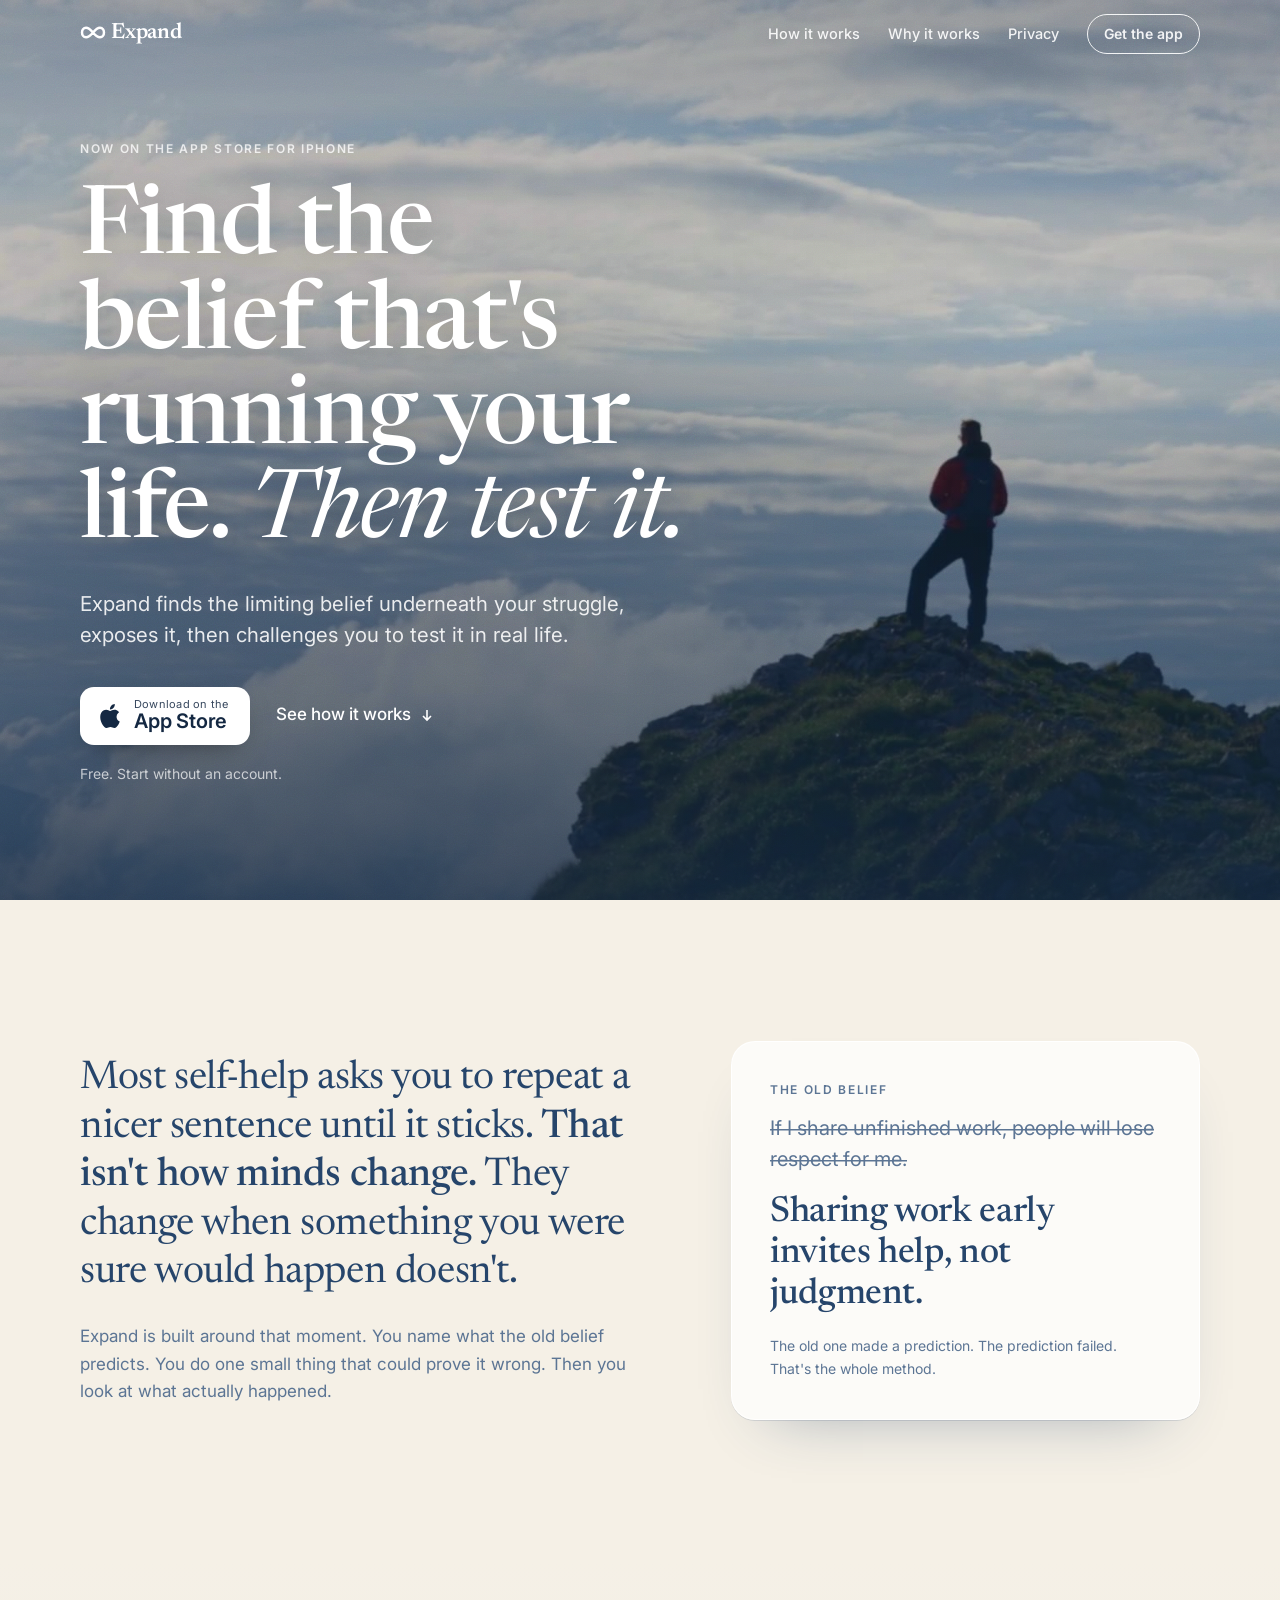
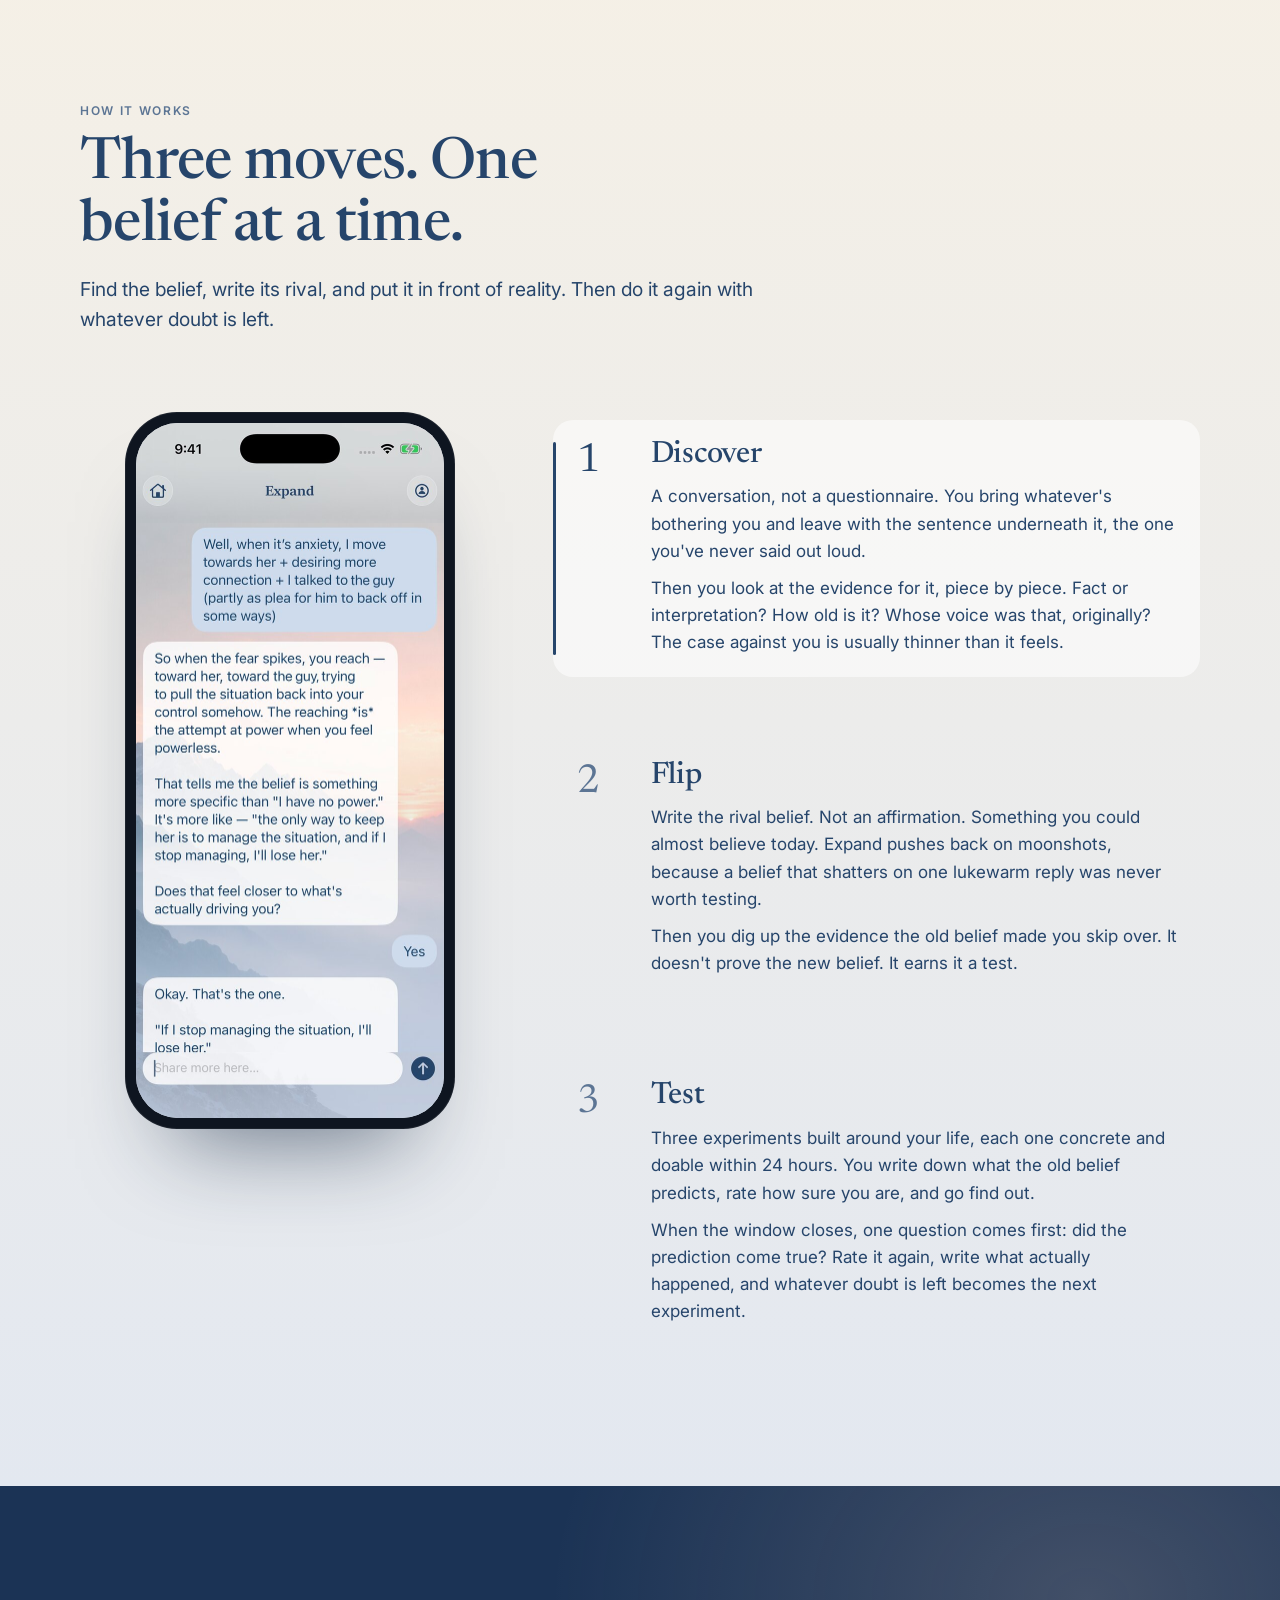
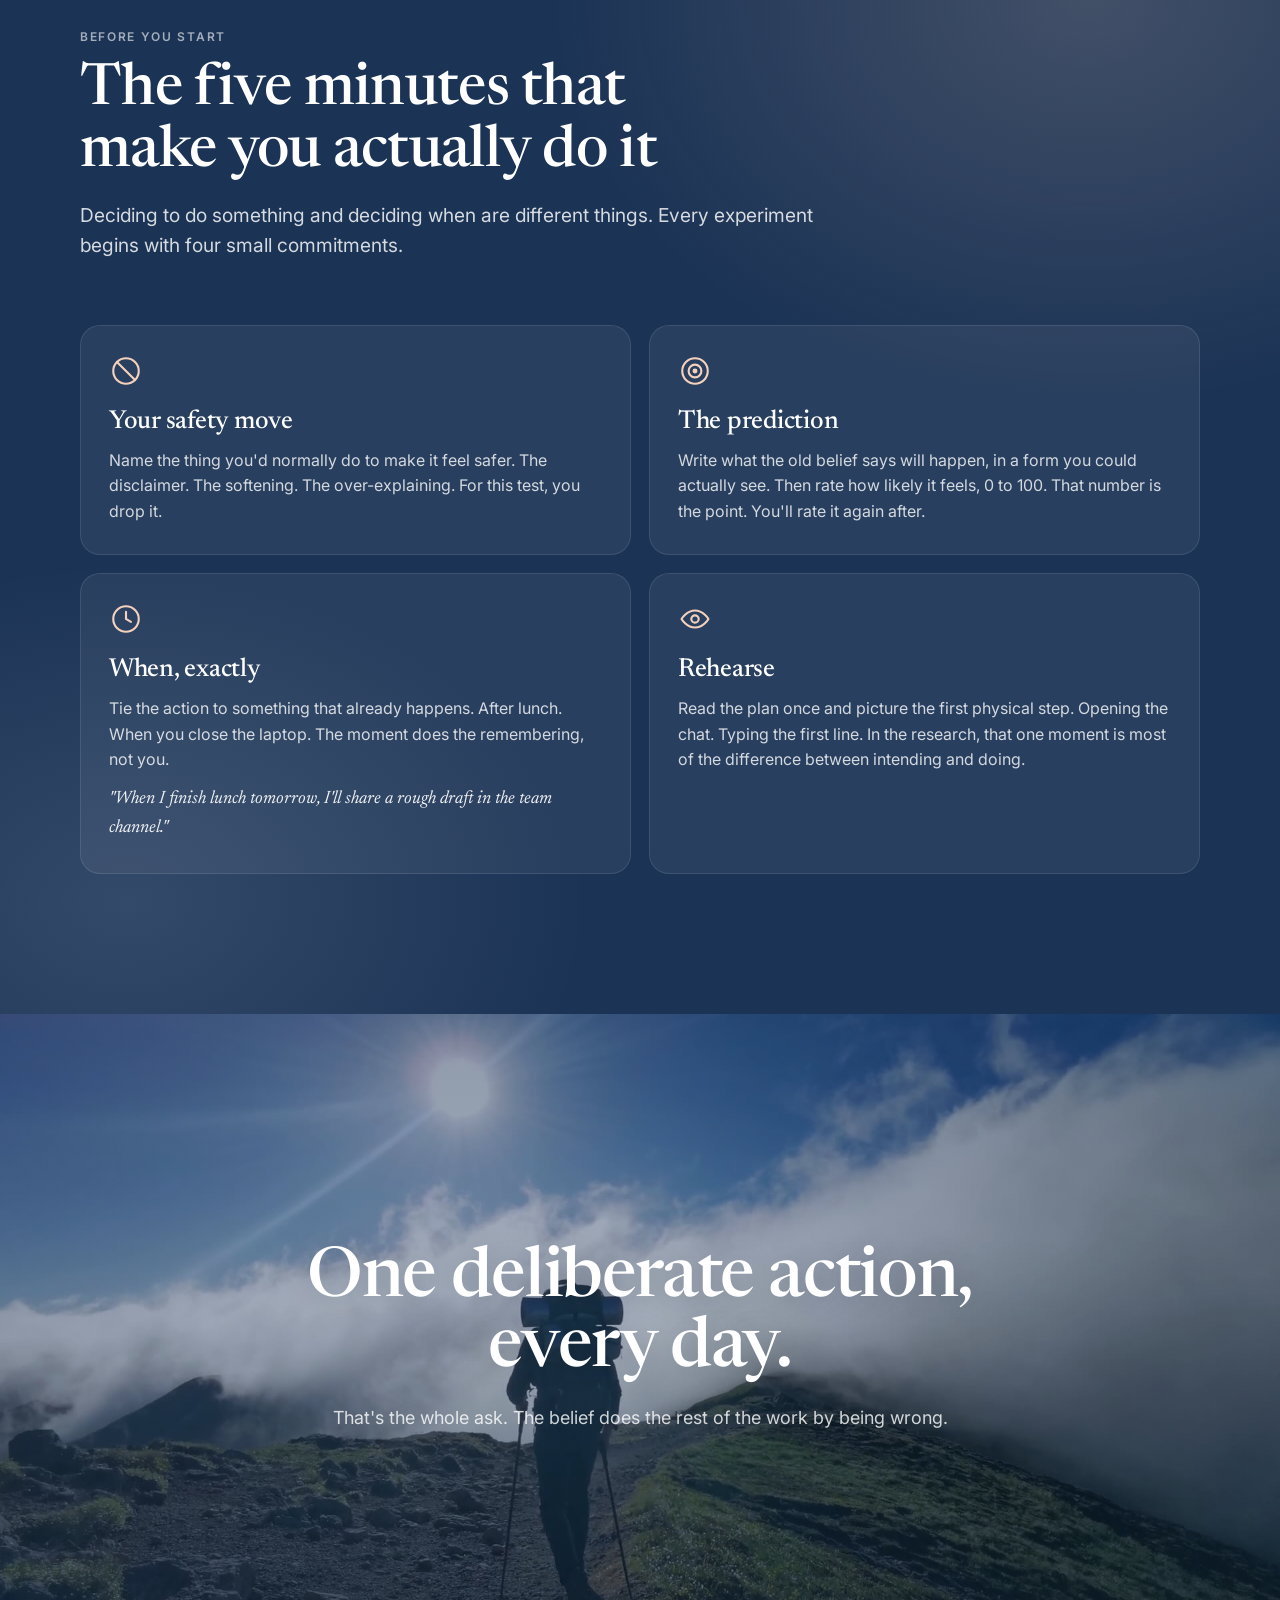
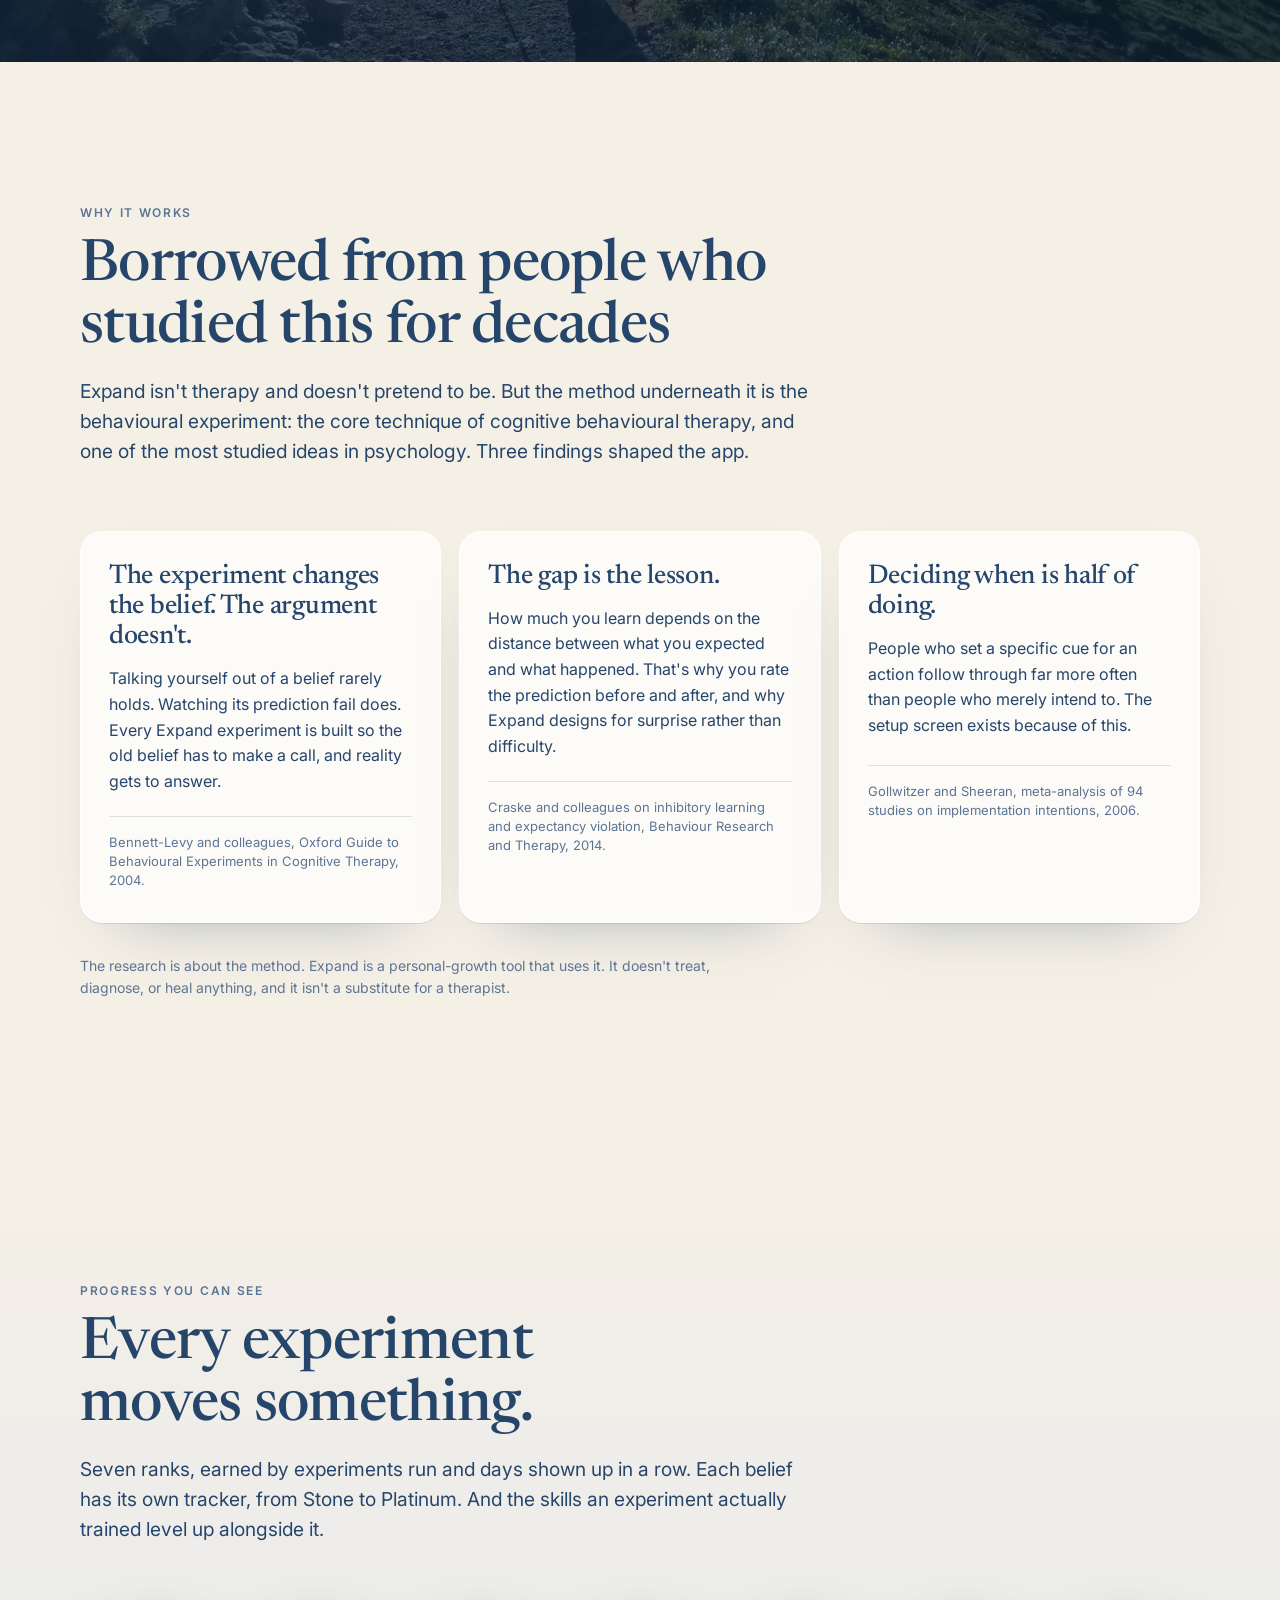
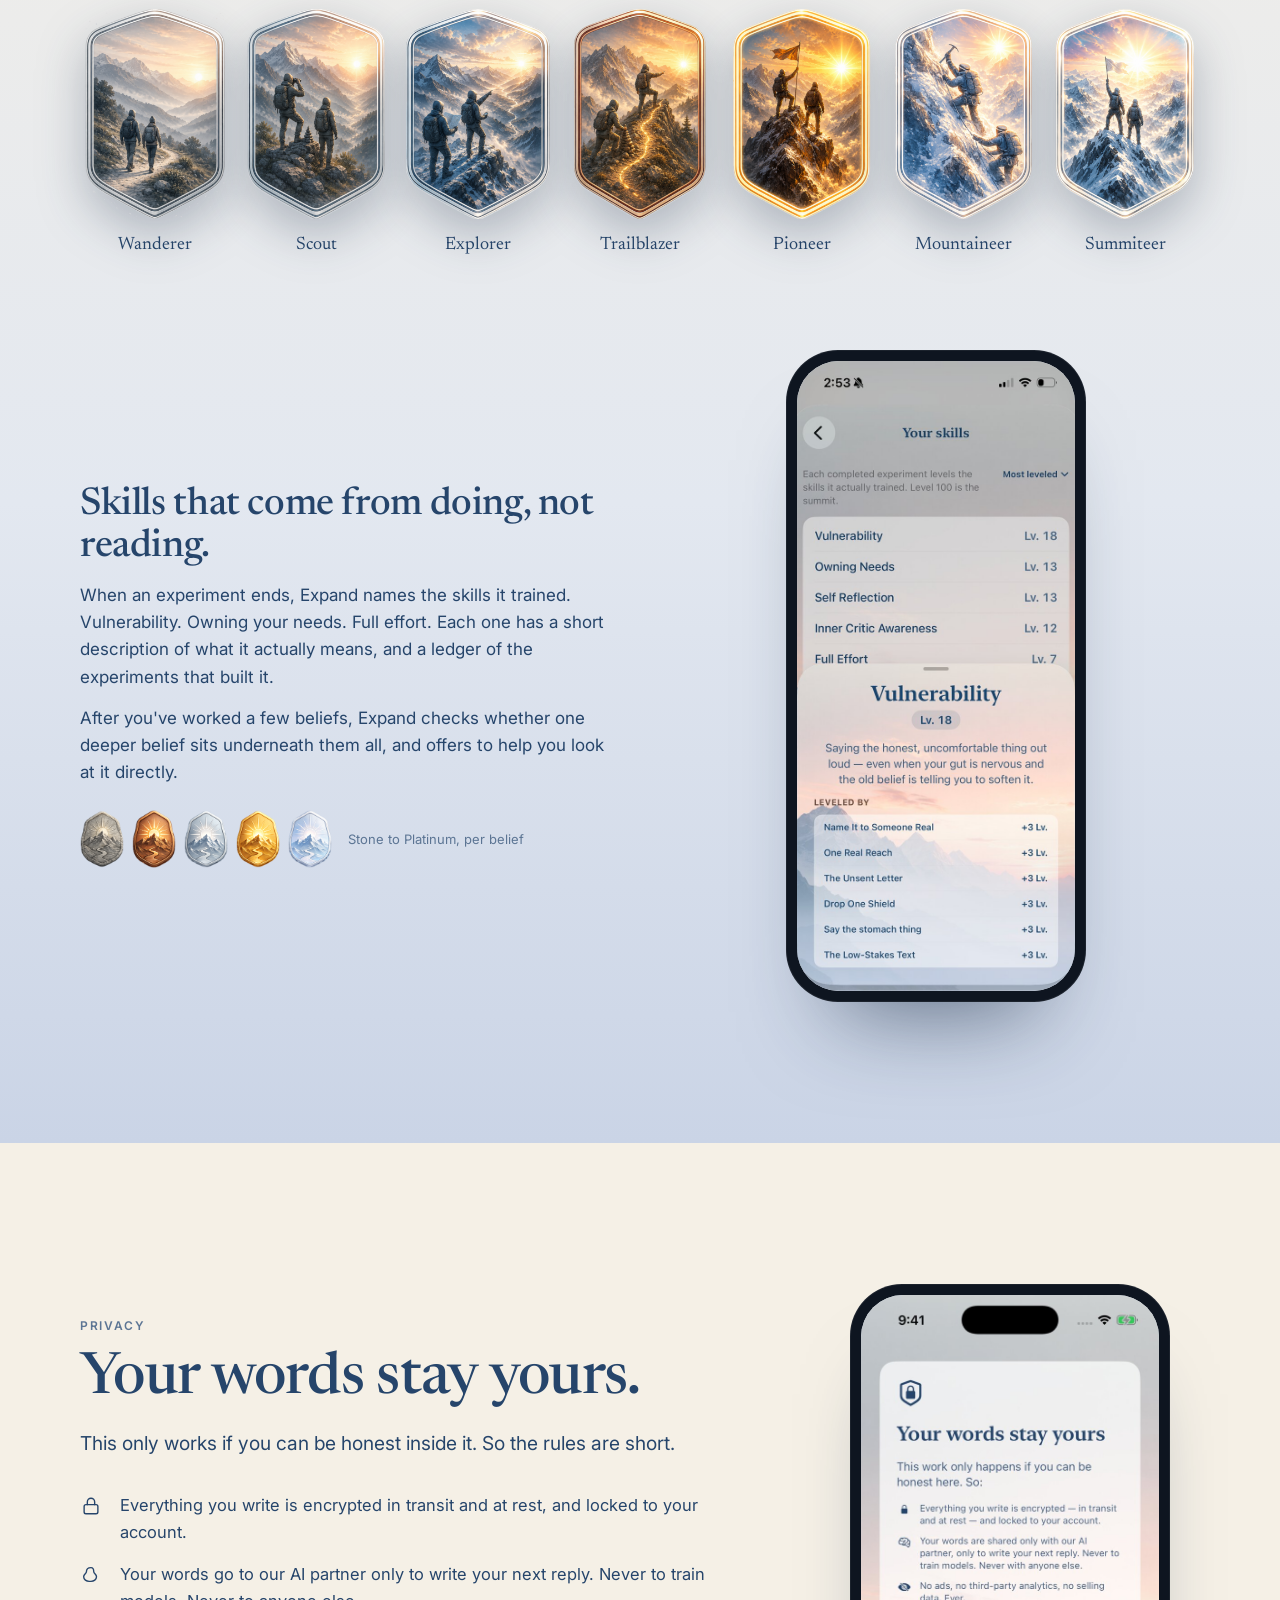
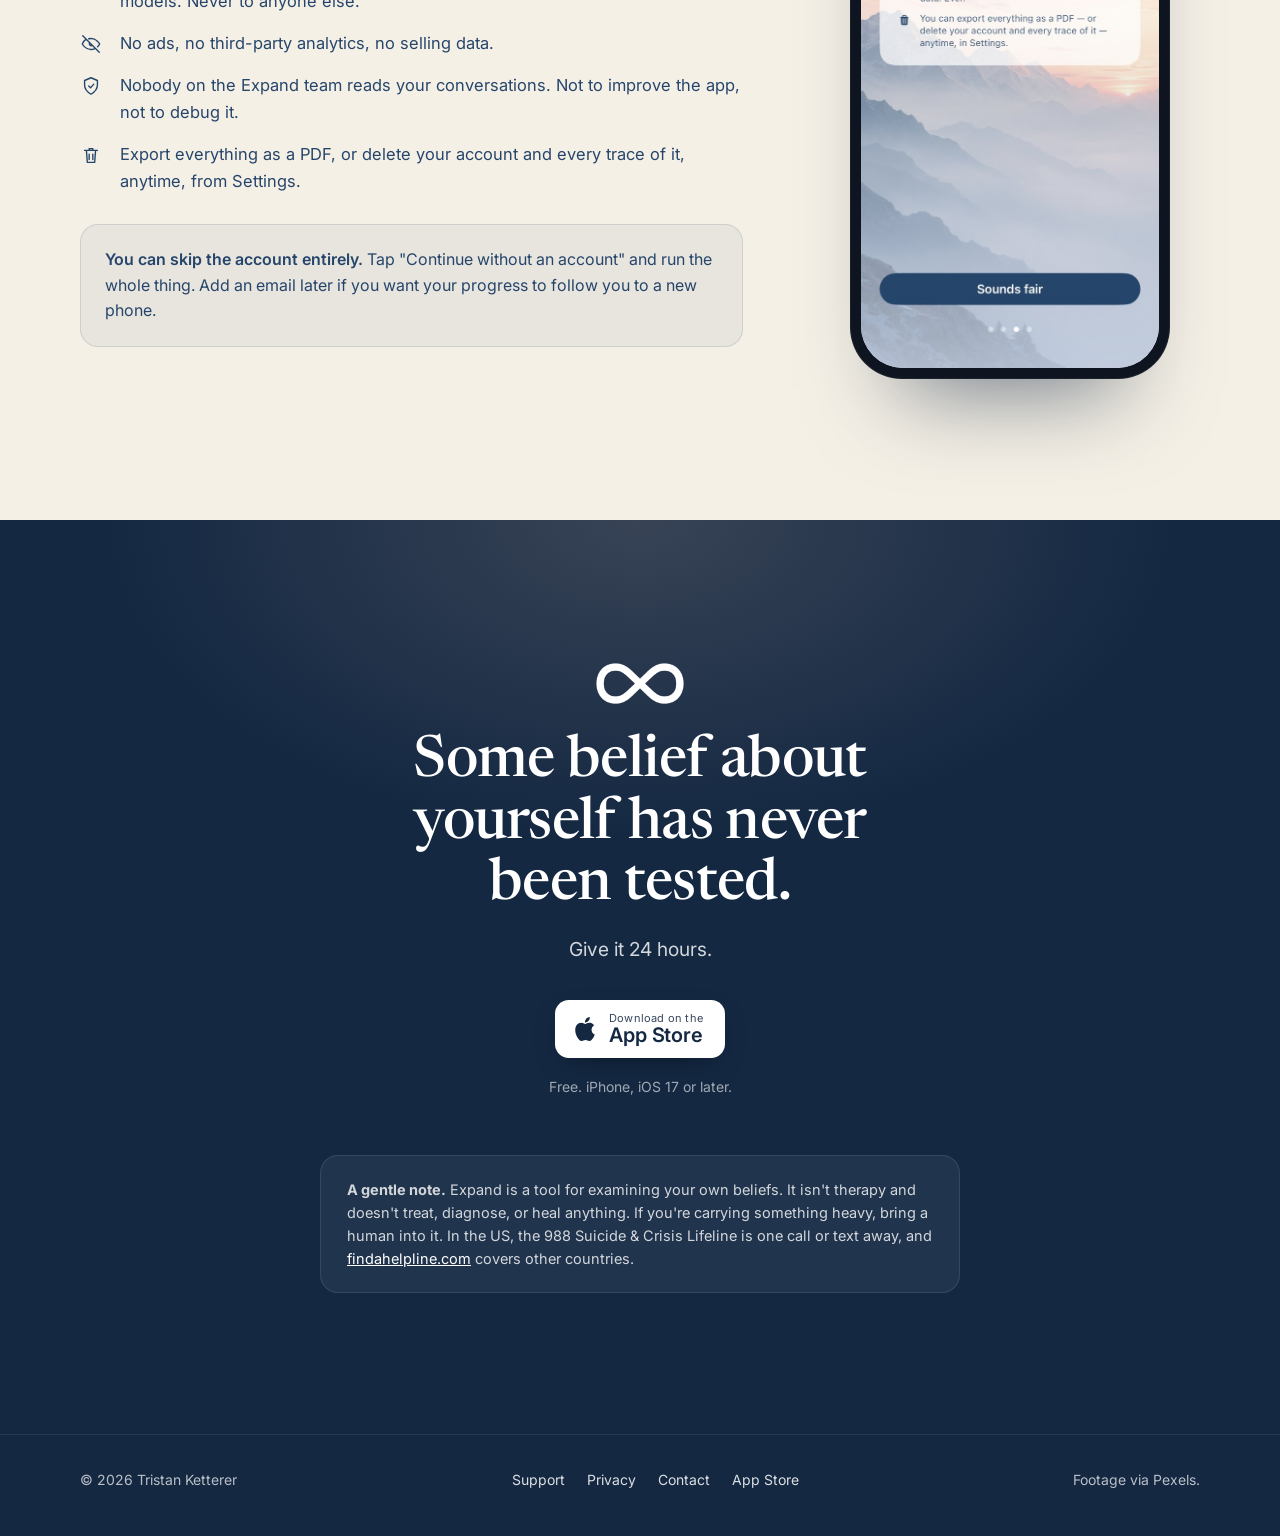
==== commit cffee641: "How it works: hover or tap a phase to show its screen, with an active indicator Co-Authored-By: Clau" ====
--- a/index.html
+++ b/index.html
@@ -21,7 +21,7 @@
   <link rel="preconnect" href="https://fonts.googleapis.com">
   <link rel="preconnect" href="https://fonts.gstatic.com" crossorigin>
   <link href="https://fonts.googleapis.com/css2?family=Newsreader:ital,opsz,wght@0,6..72,400;0,6..72,500;0,6..72,600;1,6..72,400;1,6..72,500&family=Inter:wght@400;500;600&display=swap" rel="stylesheet">
-  <link rel="stylesheet" href="style.css?v=10">
+  <link rel="stylesheet" href="style.css?v=11">
 </head>
 <body>
 
@@ -96,7 +96,7 @@
       </div>
 
       <ol class="steps">
-        <li class="step reveal" data-shot="discover">
+        <li class="step reveal" data-shot="discover" tabindex="0">
           <span class="n">1</span>
           <div>
             <h3>Discover</h3>
@@ -105,7 +105,7 @@
             <div class="mobile-shot"><div class="phone"><div class="screen"><img src="img/shot-discovery-personal.jpg" alt="Expand discovery conversation" loading="lazy"></div></div></div>
           </div>
         </li>
-        <li class="step reveal" data-shot="flip">
+        <li class="step reveal" data-shot="flip" tabindex="0">
           <span class="n">2</span>
           <div>
             <h3>Flip</h3>
@@ -114,7 +114,7 @@
             <div class="mobile-shot"><div class="phone"><div class="screen"><img src="img/shot-flip.jpg" alt="An old belief struck through above its rival in Expand" loading="lazy"></div></div></div>
           </div>
         </li>
-        <li class="step reveal" data-shot="test">
+        <li class="step reveal" data-shot="test" tabindex="0">
           <span class="n">3</span>
           <div>
             <h3>Test</h3>
@@ -289,6 +289,6 @@
   </div>
 </footer>
 
-<script src="main.js?v=6" defer></script>
+<script src="main.js?v=7" defer></script>
 </body>
 </html>
--- a/style.css
+++ b/style.css
@@ -309,14 +309,33 @@
 }
 .phone .screen img.on { opacity: 1; }
 .steps { display: grid; gap: clamp(40px, 5vw, 64px); padding-top: 8px; }
-.step { display: grid; grid-template-columns: 56px 1fr; gap: 18px; align-items: start; }
+.step {
+  display: grid; grid-template-columns: 56px 1fr; gap: 18px; align-items: start;
+  position: relative;
+  padding: 18px 22px 20px 24px;
+  margin-left: -24px;
+  border-radius: 20px;
+  cursor: pointer;
+  outline: none;
+  transition: background .3s var(--ease);
+}
+.step::before {
+  content: ""; position: absolute; left: 0; top: 22px; bottom: 22px; width: 3px;
+  border-radius: 3px; background: var(--ink);
+  opacity: 0; transform: scaleY(.4);
+  transition: opacity .3s var(--ease), transform .35s var(--ease);
+}
+.step.active { background: rgba(255, 255, 255, .55); }
+.step.active::before { opacity: 1; transform: none; }
 .step .n {
   font-family: var(--serif);
   font-size: 40px;
   line-height: 1;
   color: var(--soft);
   padding-top: 4px;
-}
+  transition: color .3s;
+}
+.step.active .n { color: var(--ink); }
 .step h3 {
   font-family: var(--serif);
   font-weight: 500;
@@ -330,6 +349,10 @@
 @media (max-width: 960px) {
   .how-grid { grid-template-columns: 1fr; }
   .sticky { display: none; }
+  .step { padding: 0; margin-left: 0; cursor: default; background: none; }
+  .step.active { background: none; }
+  .step::before { display: none; }
+  .step.active .n { color: var(--soft); }
   .step .mobile-shot {
     display: block;
     grid-column: 1 / -1;
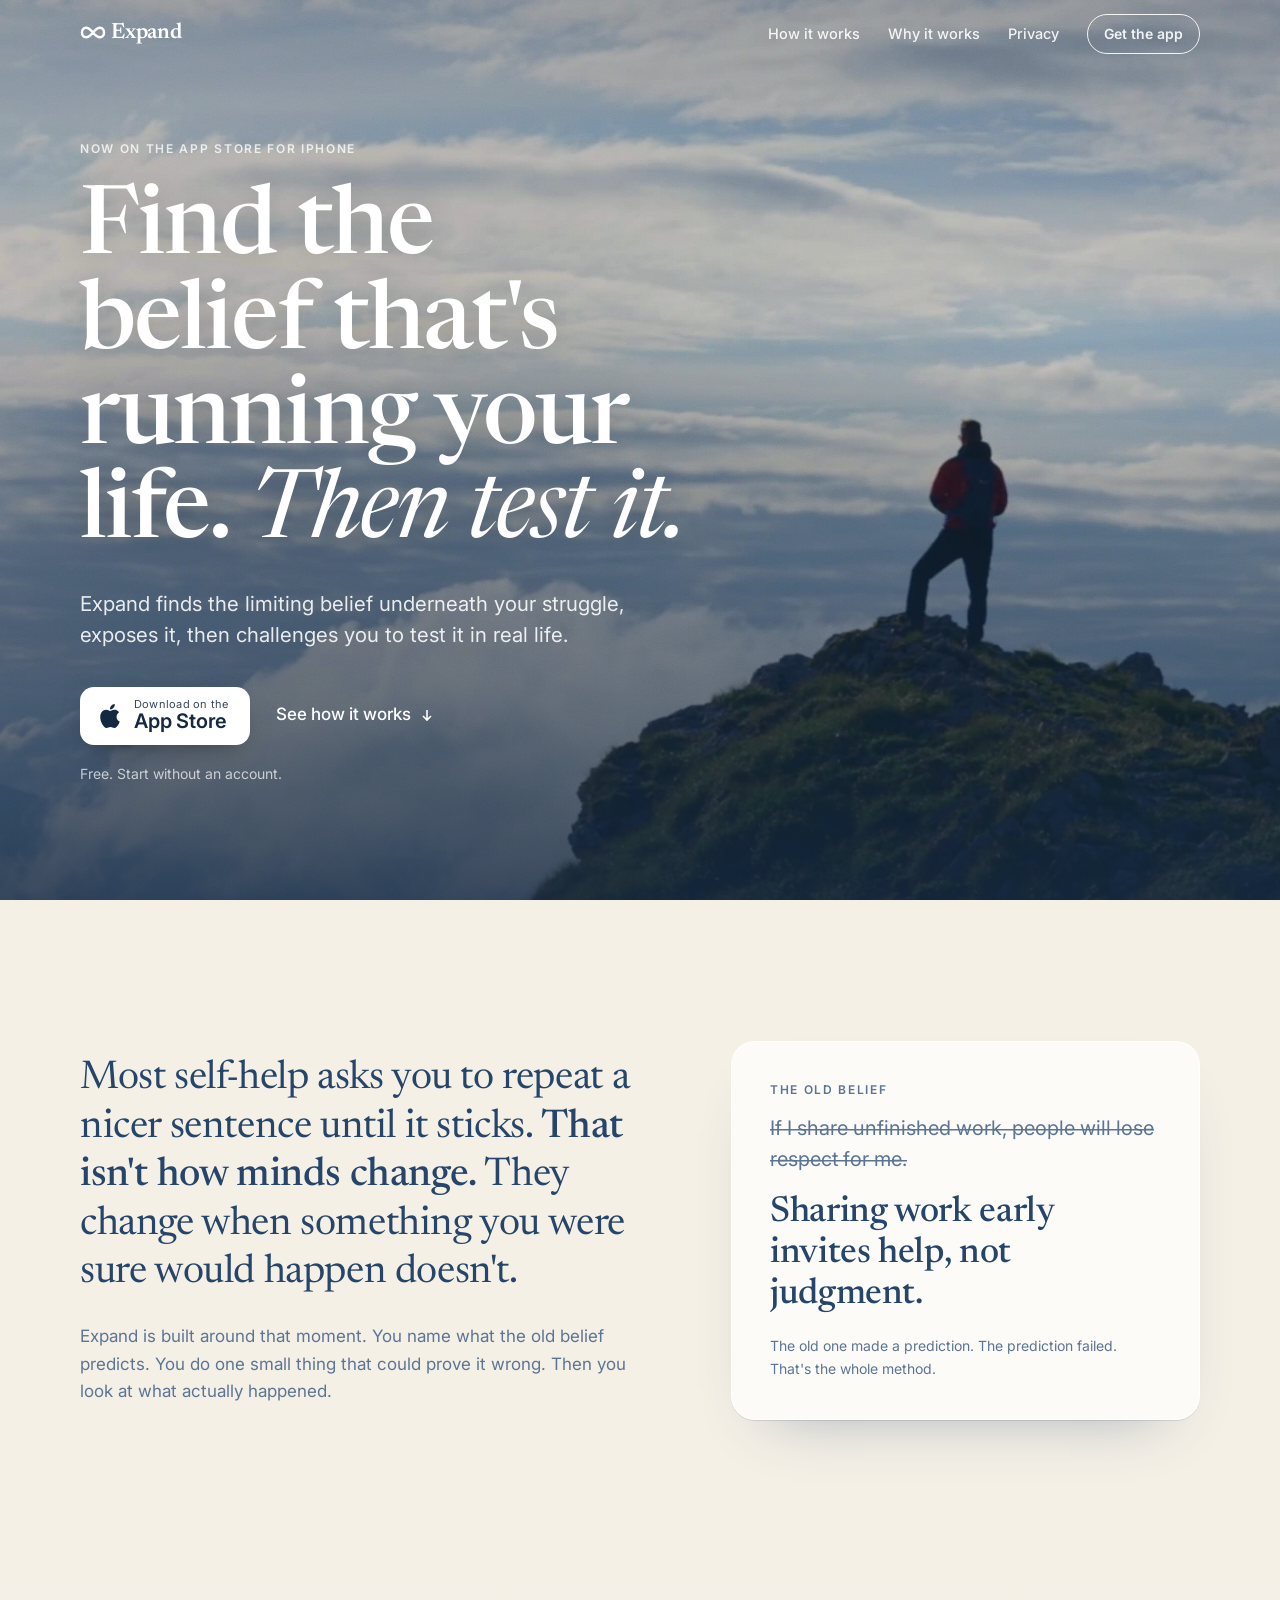
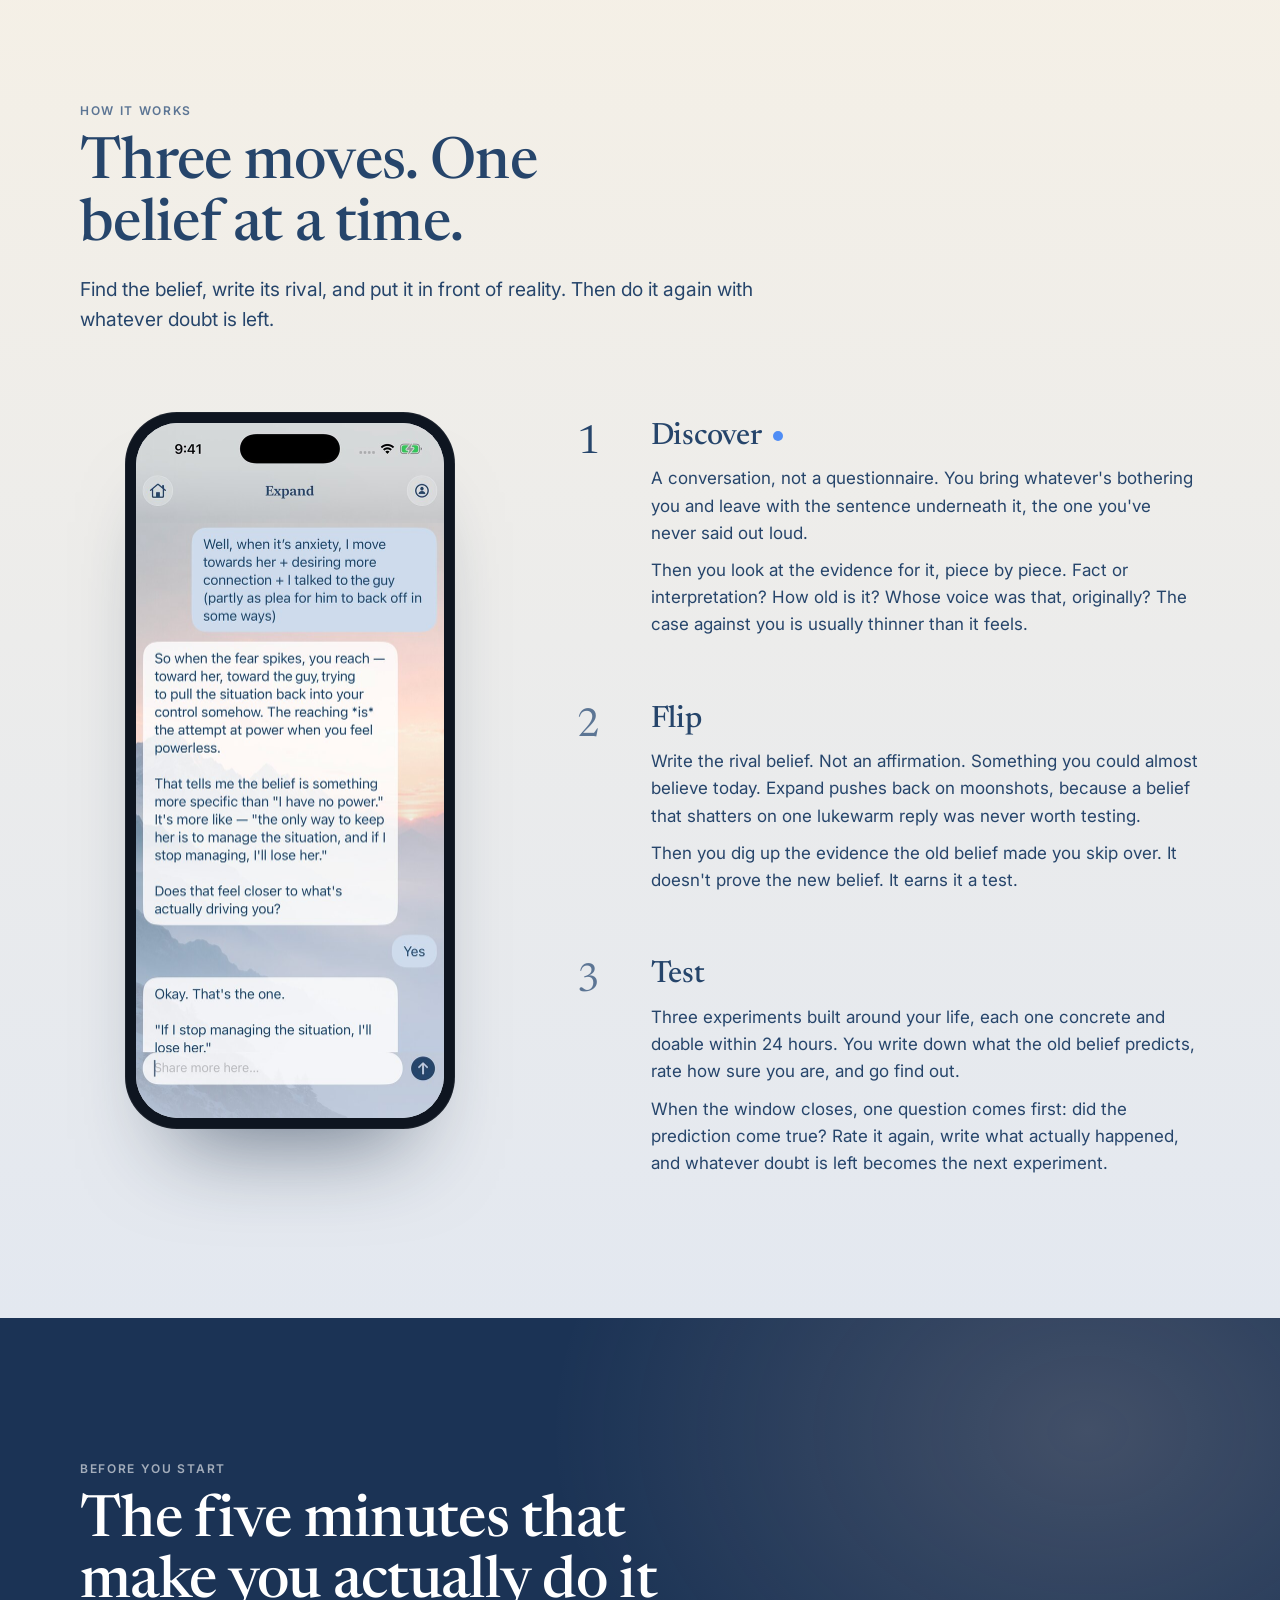
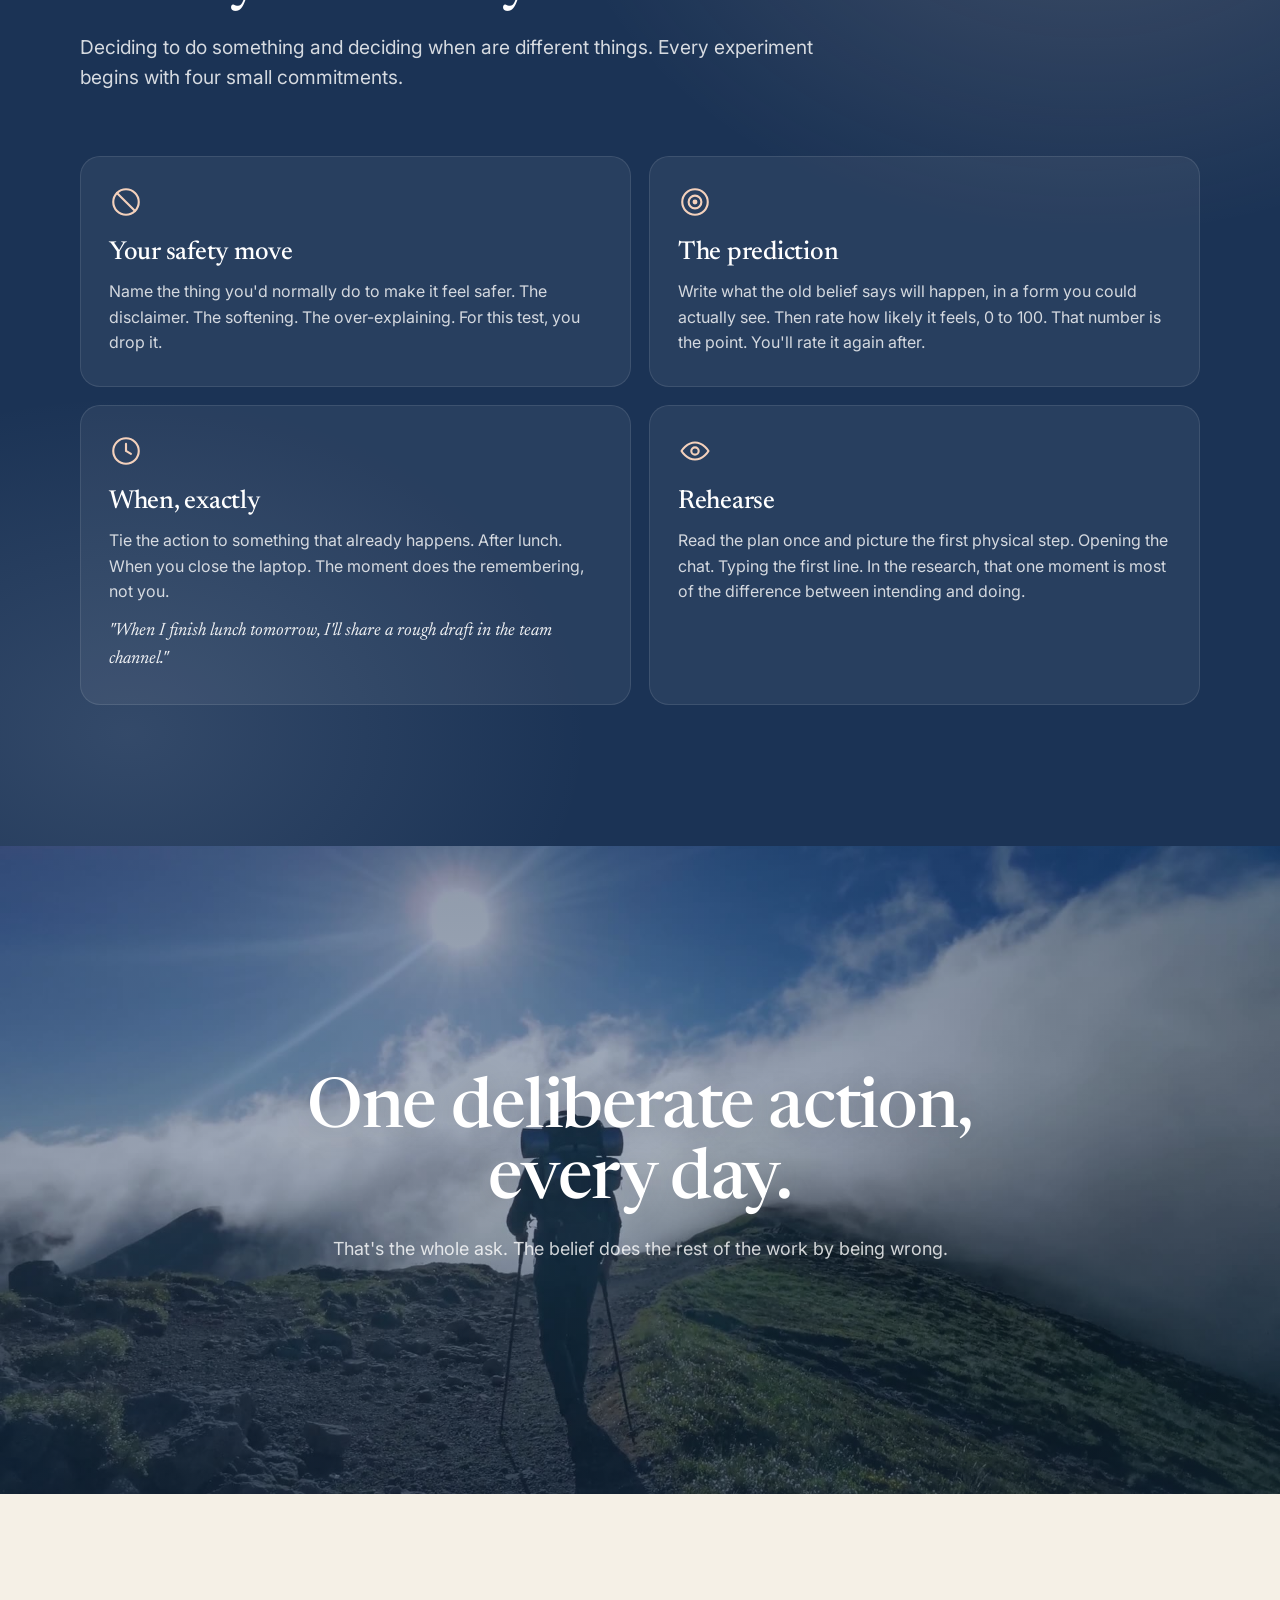
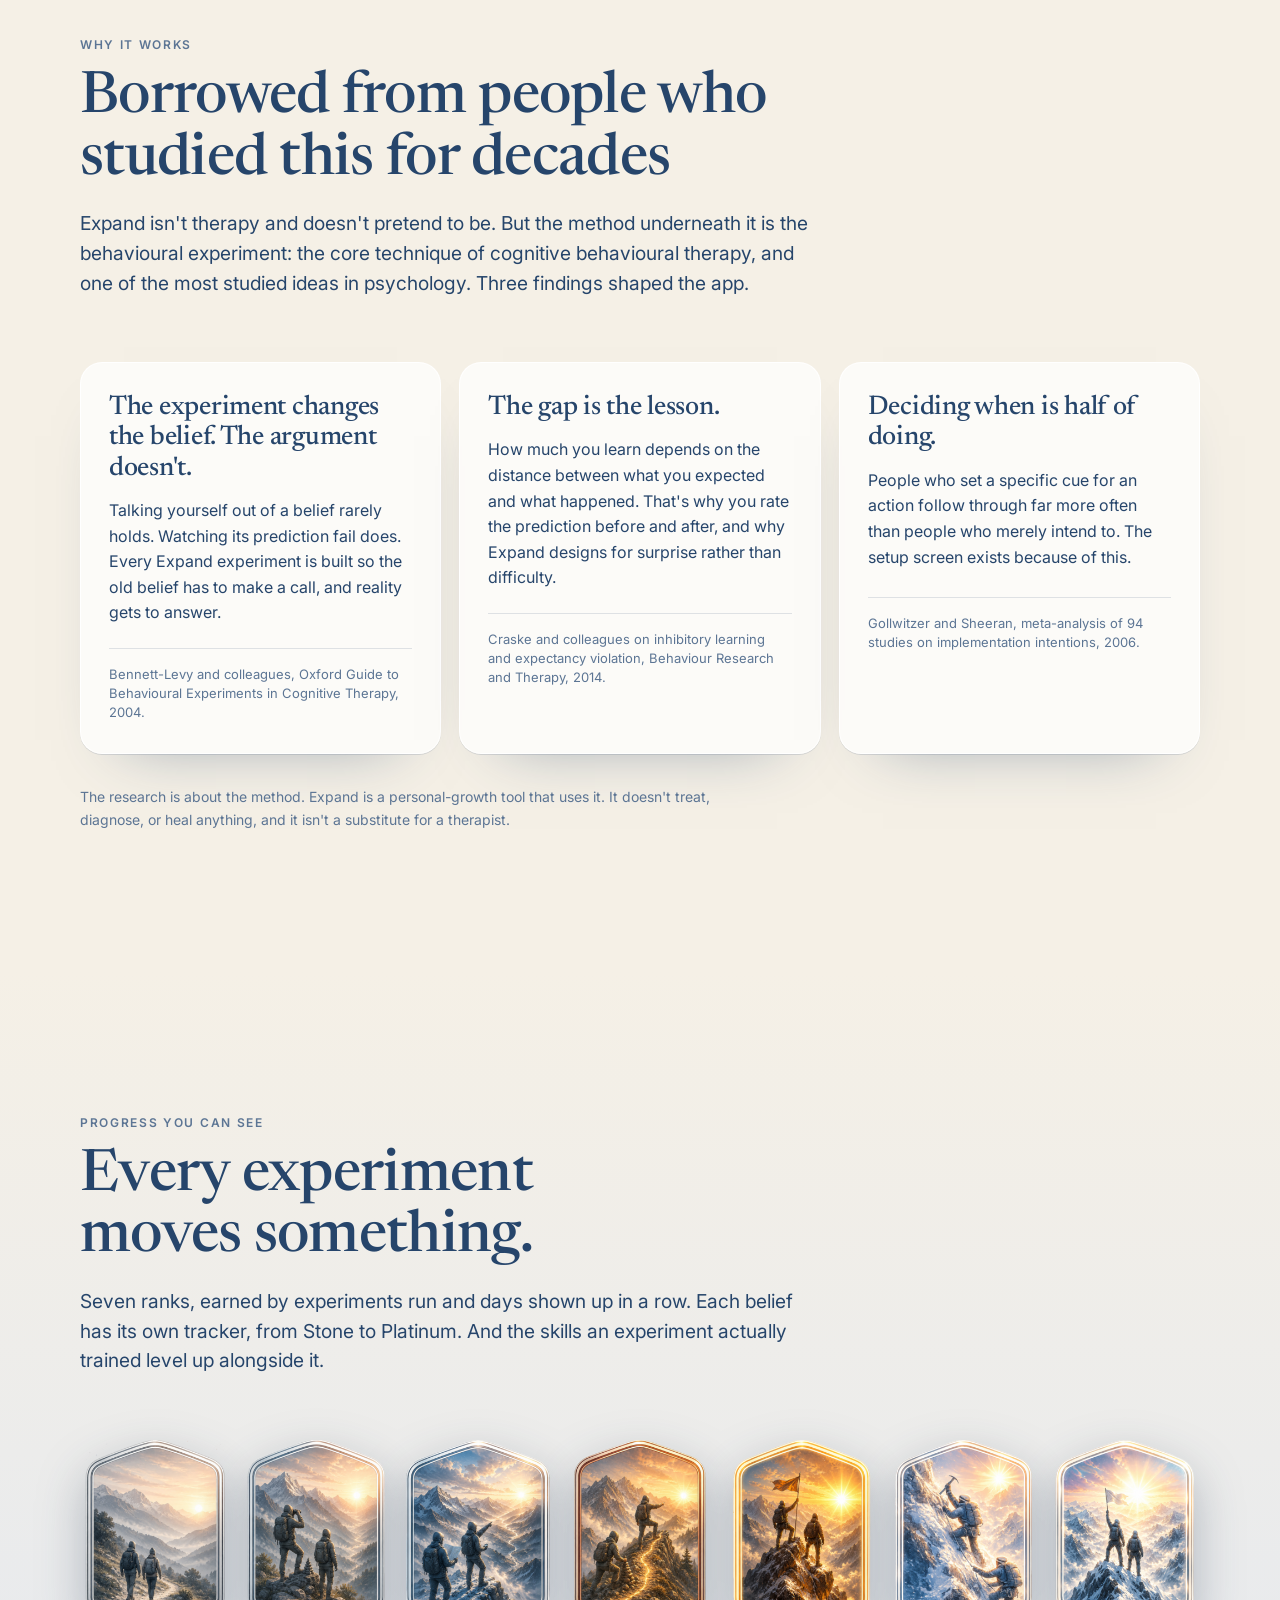
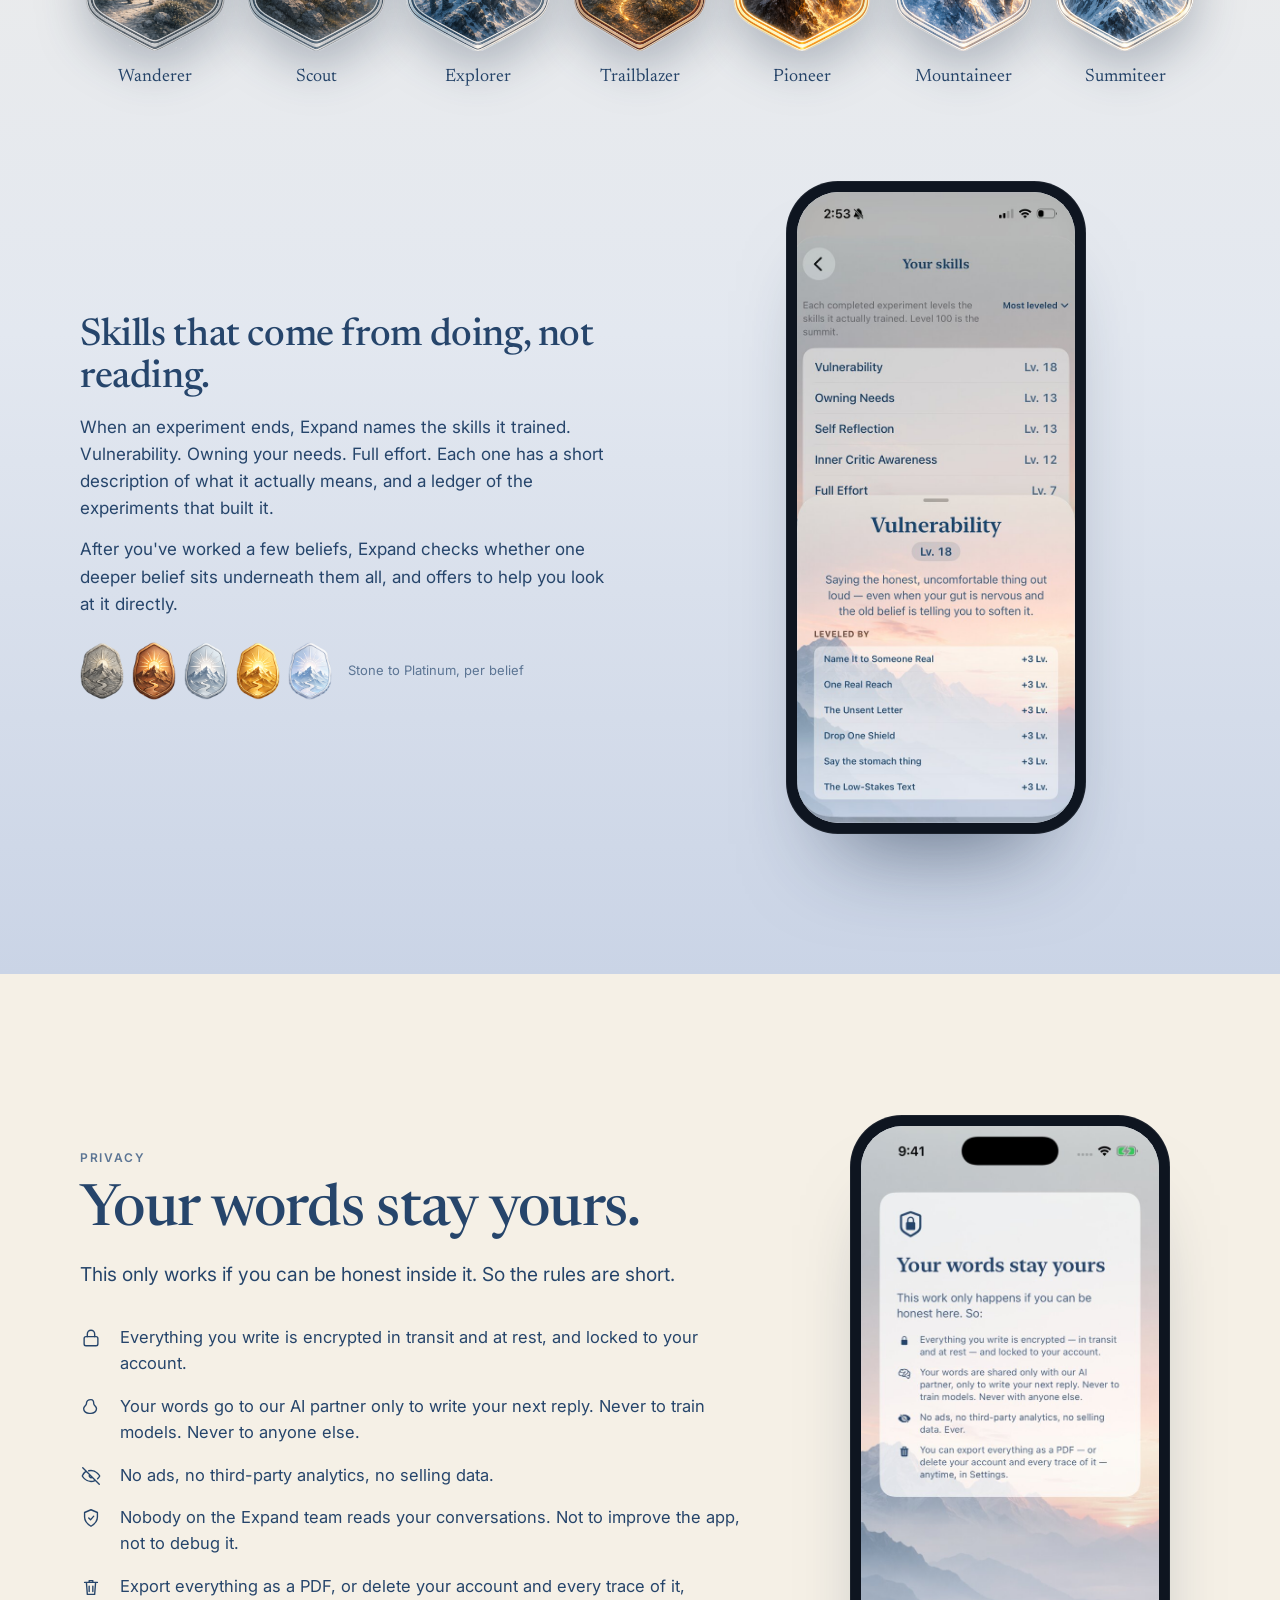
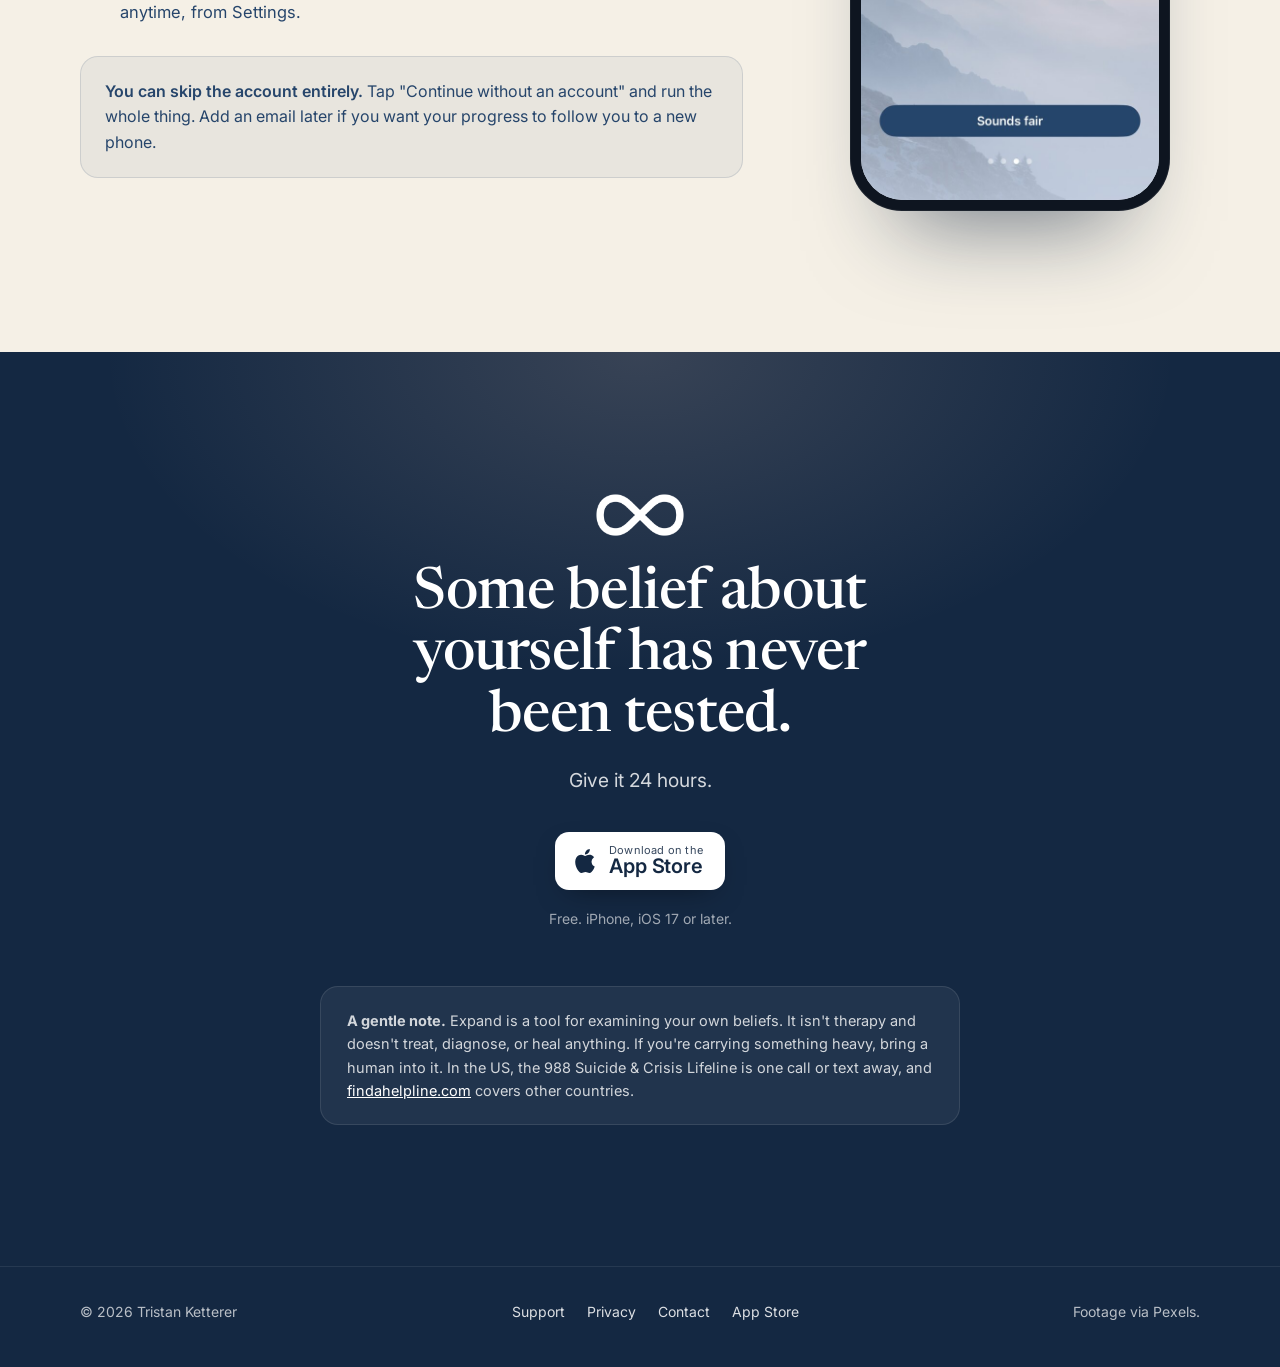
==== commit ec0bfb49: "How it works: pulsing blue dot beside the active phase title Co-Authored-By: Claude Fable 5.1 <norep" ====
--- a/index.html
+++ b/index.html
@@ -21,7 +21,7 @@
   <link rel="preconnect" href="https://fonts.googleapis.com">
   <link rel="preconnect" href="https://fonts.gstatic.com" crossorigin>
   <link href="https://fonts.googleapis.com/css2?family=Newsreader:ital,opsz,wght@0,6..72,400;0,6..72,500;0,6..72,600;1,6..72,400;1,6..72,500&family=Inter:wght@400;500;600&display=swap" rel="stylesheet">
-  <link rel="stylesheet" href="style.css?v=11">
+  <link rel="stylesheet" href="style.css?v=13">
 </head>
 <body>
 
@@ -47,7 +47,7 @@
     <div class="hero-copy">
       <p class="kicker rise">Now on the App Store for iPhone</p>
       <h1 class="rise">Find the belief that's running your life. <em>Then test it.</em></h1>
-      <p class="sub rise">Expand finds the limiting belief underneath your struggle, exposes it, then challenges you to test it in real life.</p>
+      <p class="sub rise">Expand finds the limiting belief underneath your struggle, exposes it, then challenges you to test it in real&nbsp;life.</p>
       <div class="hero-cta rise">
         <a class="store light" href="https://apps.apple.com/us/app/expand-break-limiting-beliefs/id6792031527">
           <svg viewBox="0 0 24 24" aria-hidden="true"><path fill="currentColor" d="M12.152 6.896c-.948 0-2.415-1.078-3.96-1.04-2.04.027-3.91 1.183-4.961 3.014-2.117 3.675-.546 9.103 1.519 12.09 1.013 1.454 2.208 3.09 3.792 3.039 1.52-.065 2.09-.987 3.935-.987 1.831 0 2.35.987 3.96.948 1.637-.026 2.676-1.48 3.676-2.948 1.156-1.688 1.636-3.325 1.662-3.415-.039-.013-3.182-1.221-3.22-4.857-.026-3.04 2.48-4.494 2.597-4.559-1.429-2.09-3.623-2.324-4.39-2.376-2-.156-3.675 1.09-4.61 1.09zM15.53 3.83c.843-1.012 1.4-2.427 1.245-3.83-1.207.052-2.662.805-3.532 1.818-.78.896-1.454 2.338-1.273 3.714 1.338.104 2.715-.688 3.559-1.701"/></svg>
--- a/style.css
+++ b/style.css
@@ -211,6 +211,7 @@
   font-size: clamp(17px, 1.6vw, 21px);
   line-height: 1.5;
   color: rgba(255, 255, 255, .88);
+  text-wrap: pretty;
 }
 .hero-cta { margin-top: 36px; display: flex; align-items: center; flex-wrap: wrap; gap: 14px 26px; }
 .hero-cta .textlink { color: #fff; }
@@ -311,22 +312,9 @@
 .steps { display: grid; gap: clamp(40px, 5vw, 64px); padding-top: 8px; }
 .step {
   display: grid; grid-template-columns: 56px 1fr; gap: 18px; align-items: start;
-  position: relative;
-  padding: 18px 22px 20px 24px;
-  margin-left: -24px;
-  border-radius: 20px;
   cursor: pointer;
   outline: none;
-  transition: background .3s var(--ease);
-}
-.step::before {
-  content: ""; position: absolute; left: 0; top: 22px; bottom: 22px; width: 3px;
-  border-radius: 3px; background: var(--ink);
-  opacity: 0; transform: scaleY(.4);
-  transition: opacity .3s var(--ease), transform .35s var(--ease);
-}
-.step.active { background: rgba(255, 255, 255, .55); }
-.step.active::before { opacity: 1; transform: none; }
+}
 .step .n {
   font-family: var(--serif);
   font-size: 40px;
@@ -336,6 +324,21 @@
   transition: color .3s;
 }
 .step.active .n { color: var(--ink); }
+/* Glowing dot beside the phase title, shown for the phase on the phone. */
+.step h3 { display: inline-flex; align-items: center; gap: 12px; }
+.step h3::after {
+  content: ""; width: 10px; height: 10px; border-radius: 50%;
+  background: #4f8df5;
+  box-shadow: 0 0 0 0 rgba(79, 141, 245, .55);
+  opacity: 0; transform: scale(.6);
+  transition: opacity .3s var(--ease), transform .3s var(--ease);
+}
+.step.active h3::after { opacity: 1; transform: none; animation: pulse 1.8s ease-out infinite; }
+@keyframes pulse {
+  0%   { box-shadow: 0 0 0 0 rgba(79, 141, 245, .55); }
+  70%  { box-shadow: 0 0 0 12px rgba(79, 141, 245, 0); }
+  100% { box-shadow: 0 0 0 0 rgba(79, 141, 245, 0); }
+}
 .step h3 {
   font-family: var(--serif);
   font-weight: 500;
@@ -349,9 +352,8 @@
 @media (max-width: 960px) {
   .how-grid { grid-template-columns: 1fr; }
   .sticky { display: none; }
-  .step { padding: 0; margin-left: 0; cursor: default; background: none; }
-  .step.active { background: none; }
-  .step::before { display: none; }
+  .step { cursor: default; }
+  .step h3::after { display: none; }
   .step.active .n { color: var(--soft); }
   .step .mobile-shot {
     display: block;
@@ -538,6 +540,7 @@
 @media (prefers-reduced-motion: reduce) {
   html { scroll-behavior: auto; }
   .reveal, .hero .rise { opacity: 1; transform: none; animation: none; transition: none; }
+  .step.active h3::after { animation: none; }
   .old { background-size: 100% 1.5px; transition: none; }
   .new { opacity: 1; transform: none; transition: none; }
   .scroll-cue::after { animation: none; }
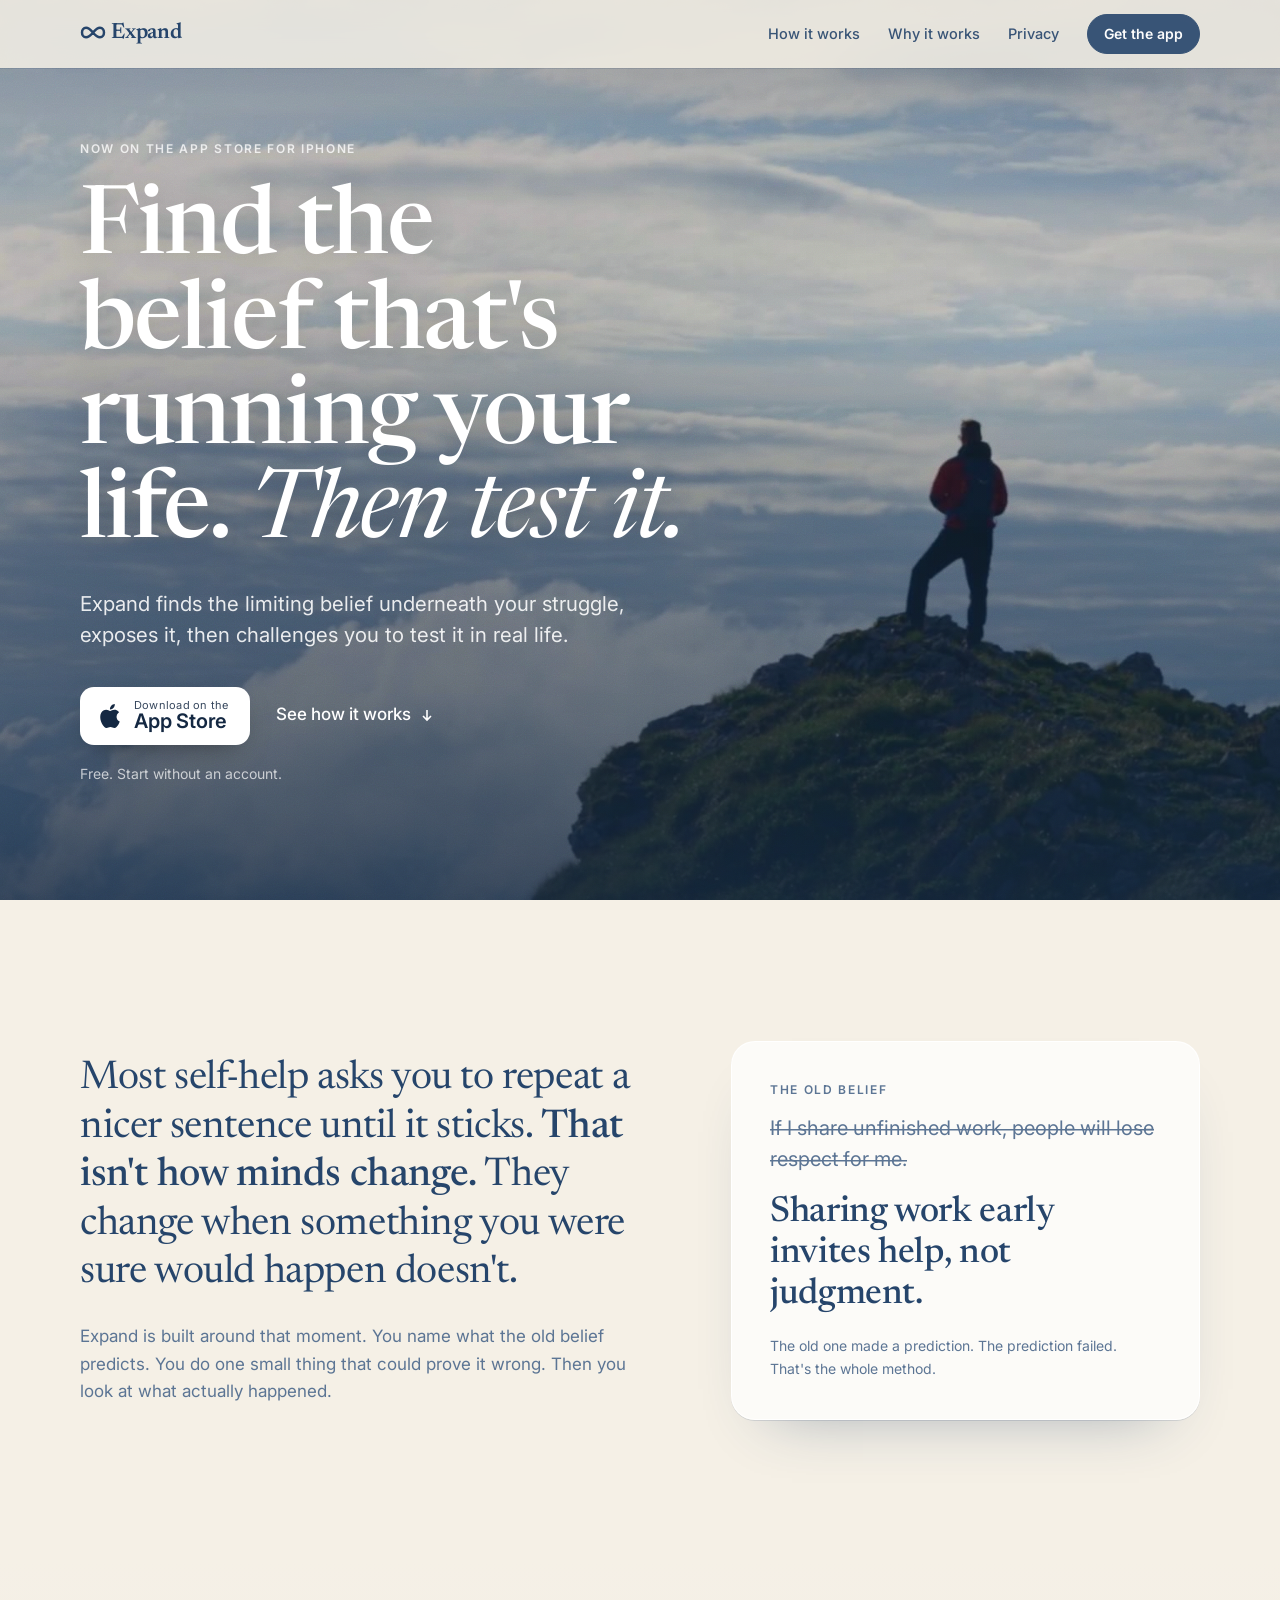
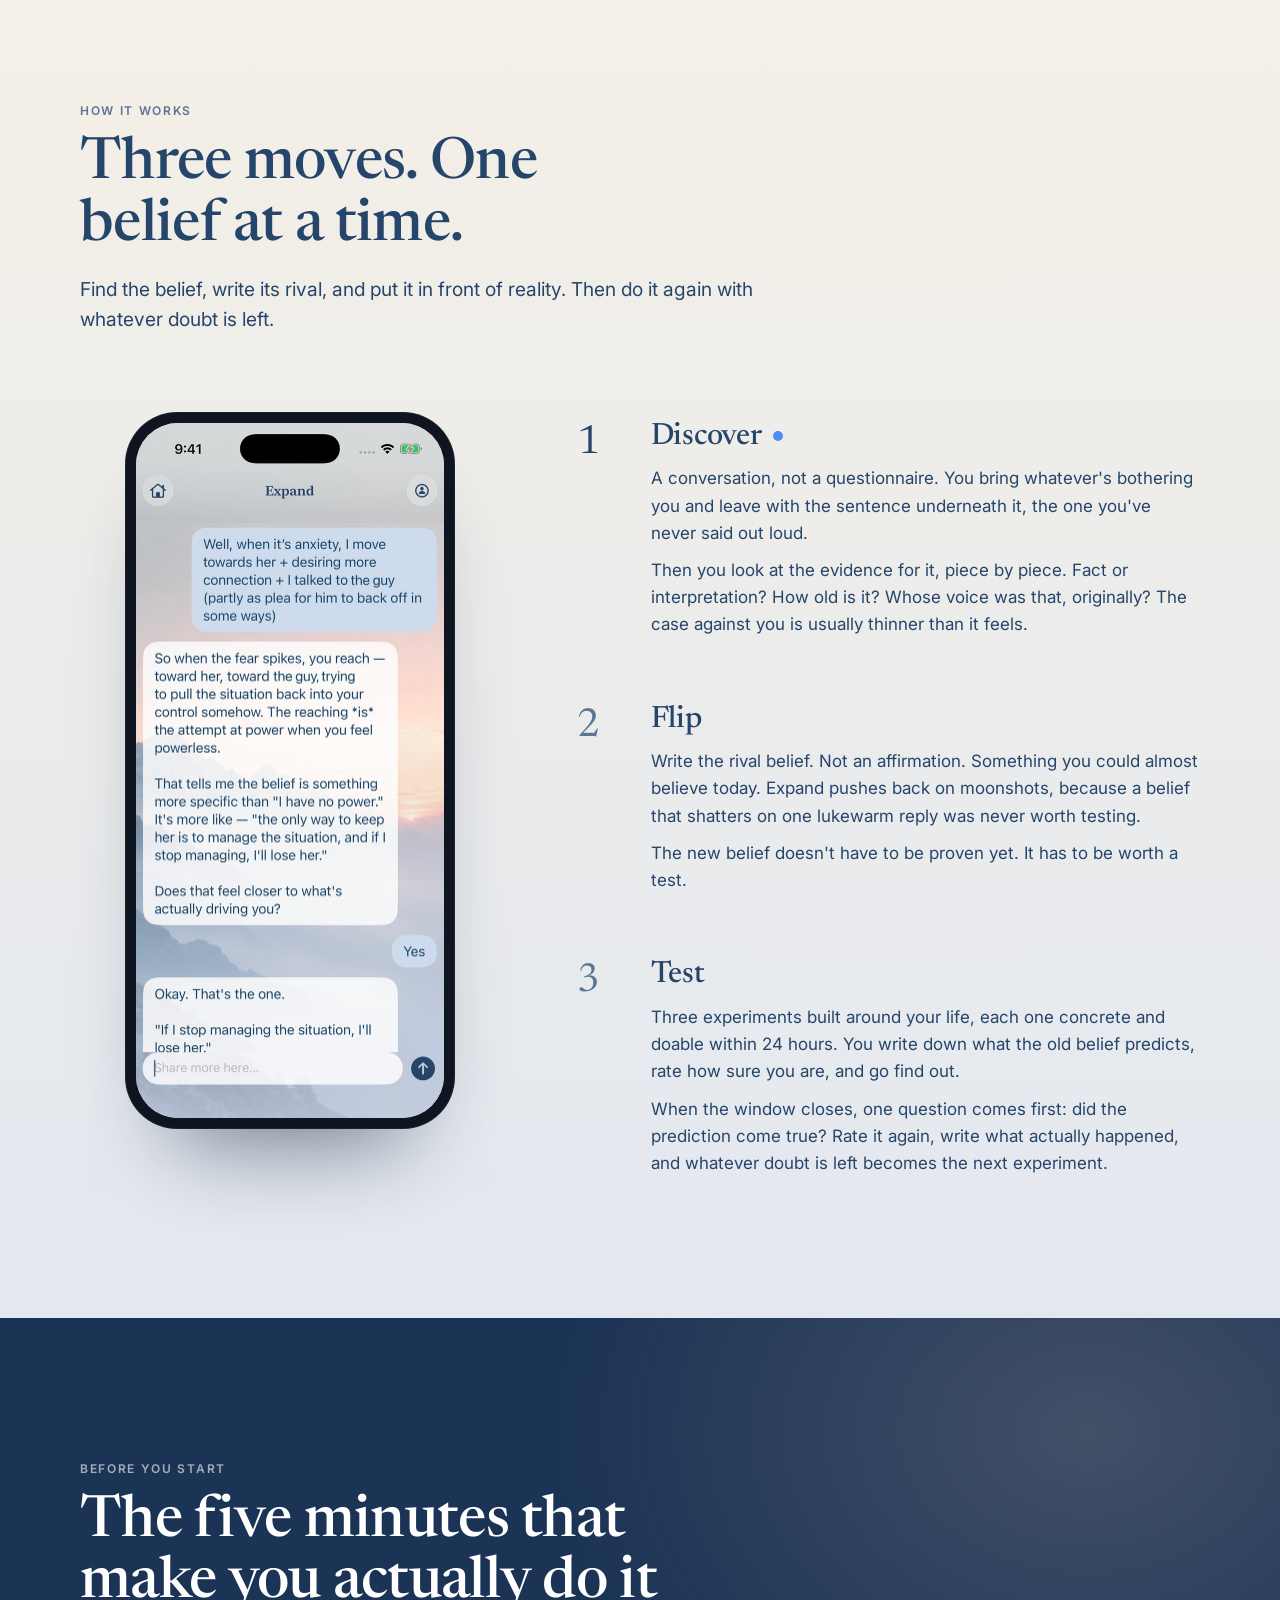
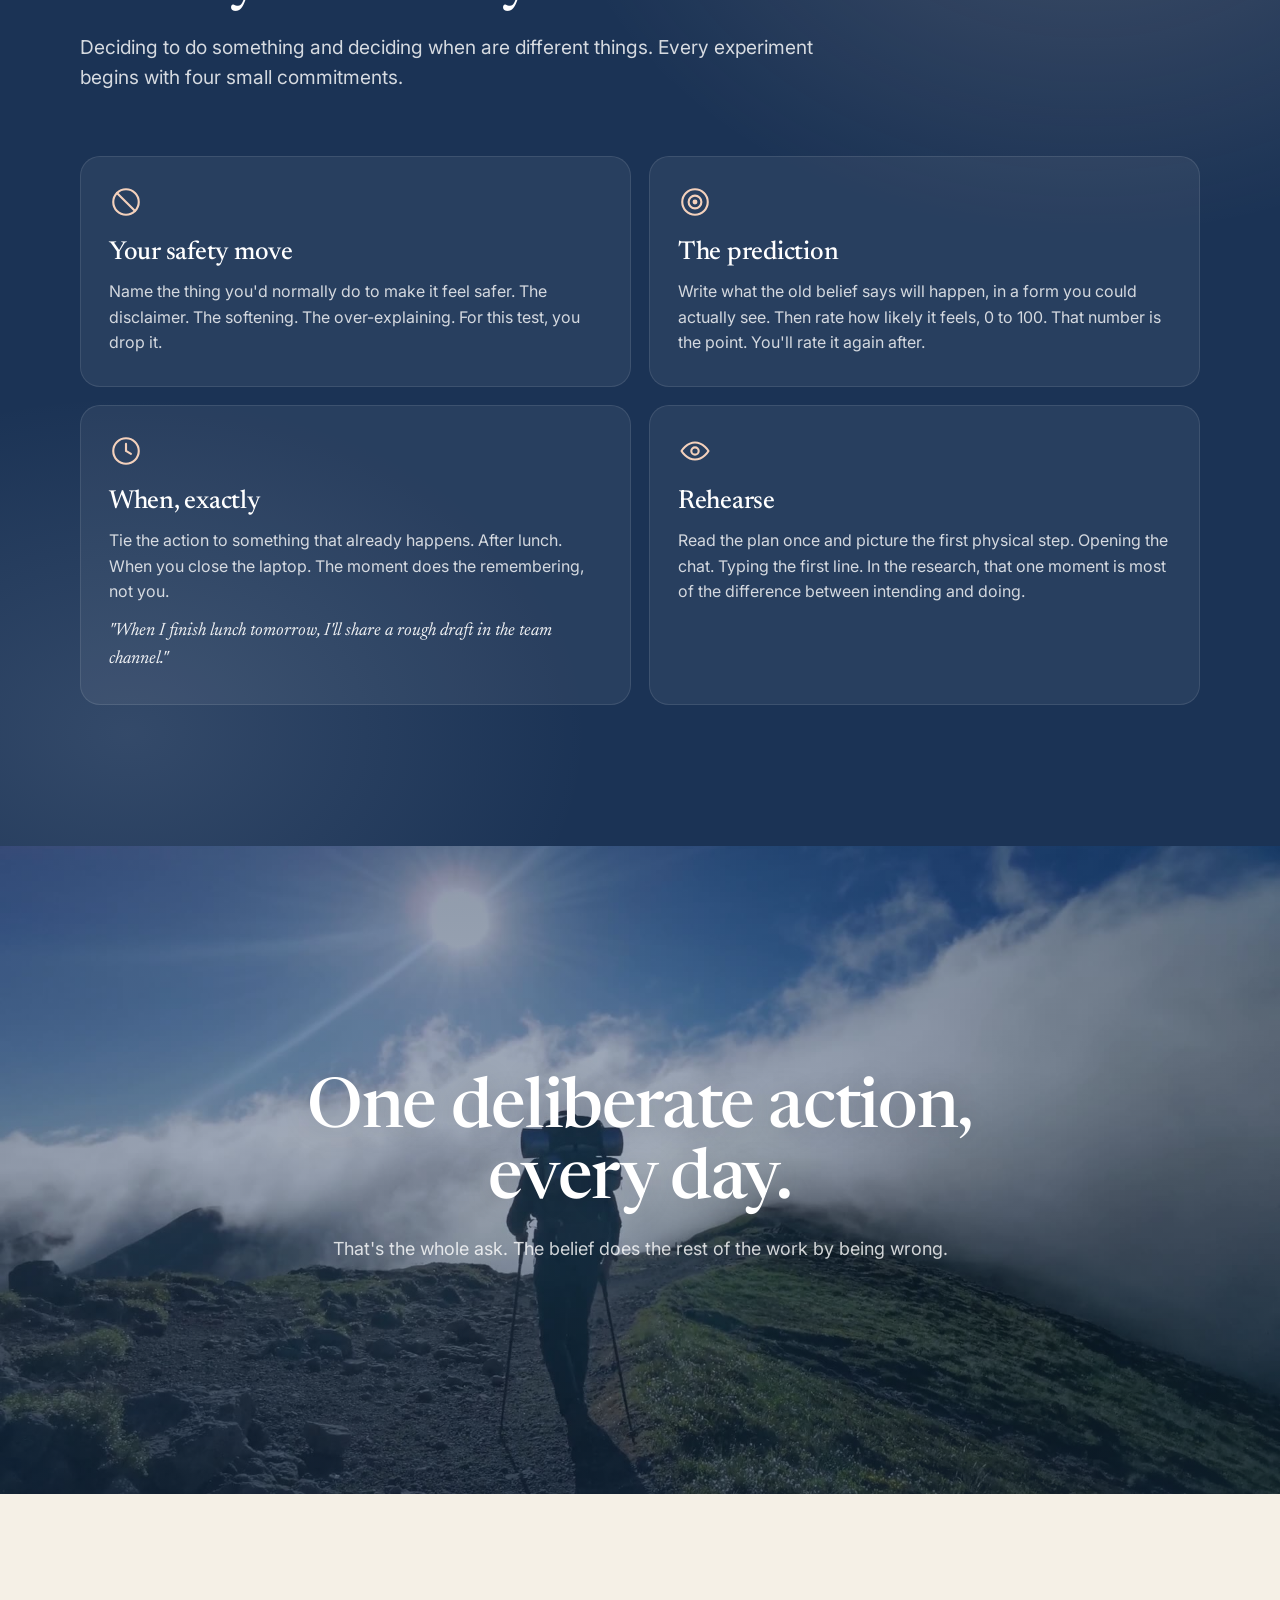
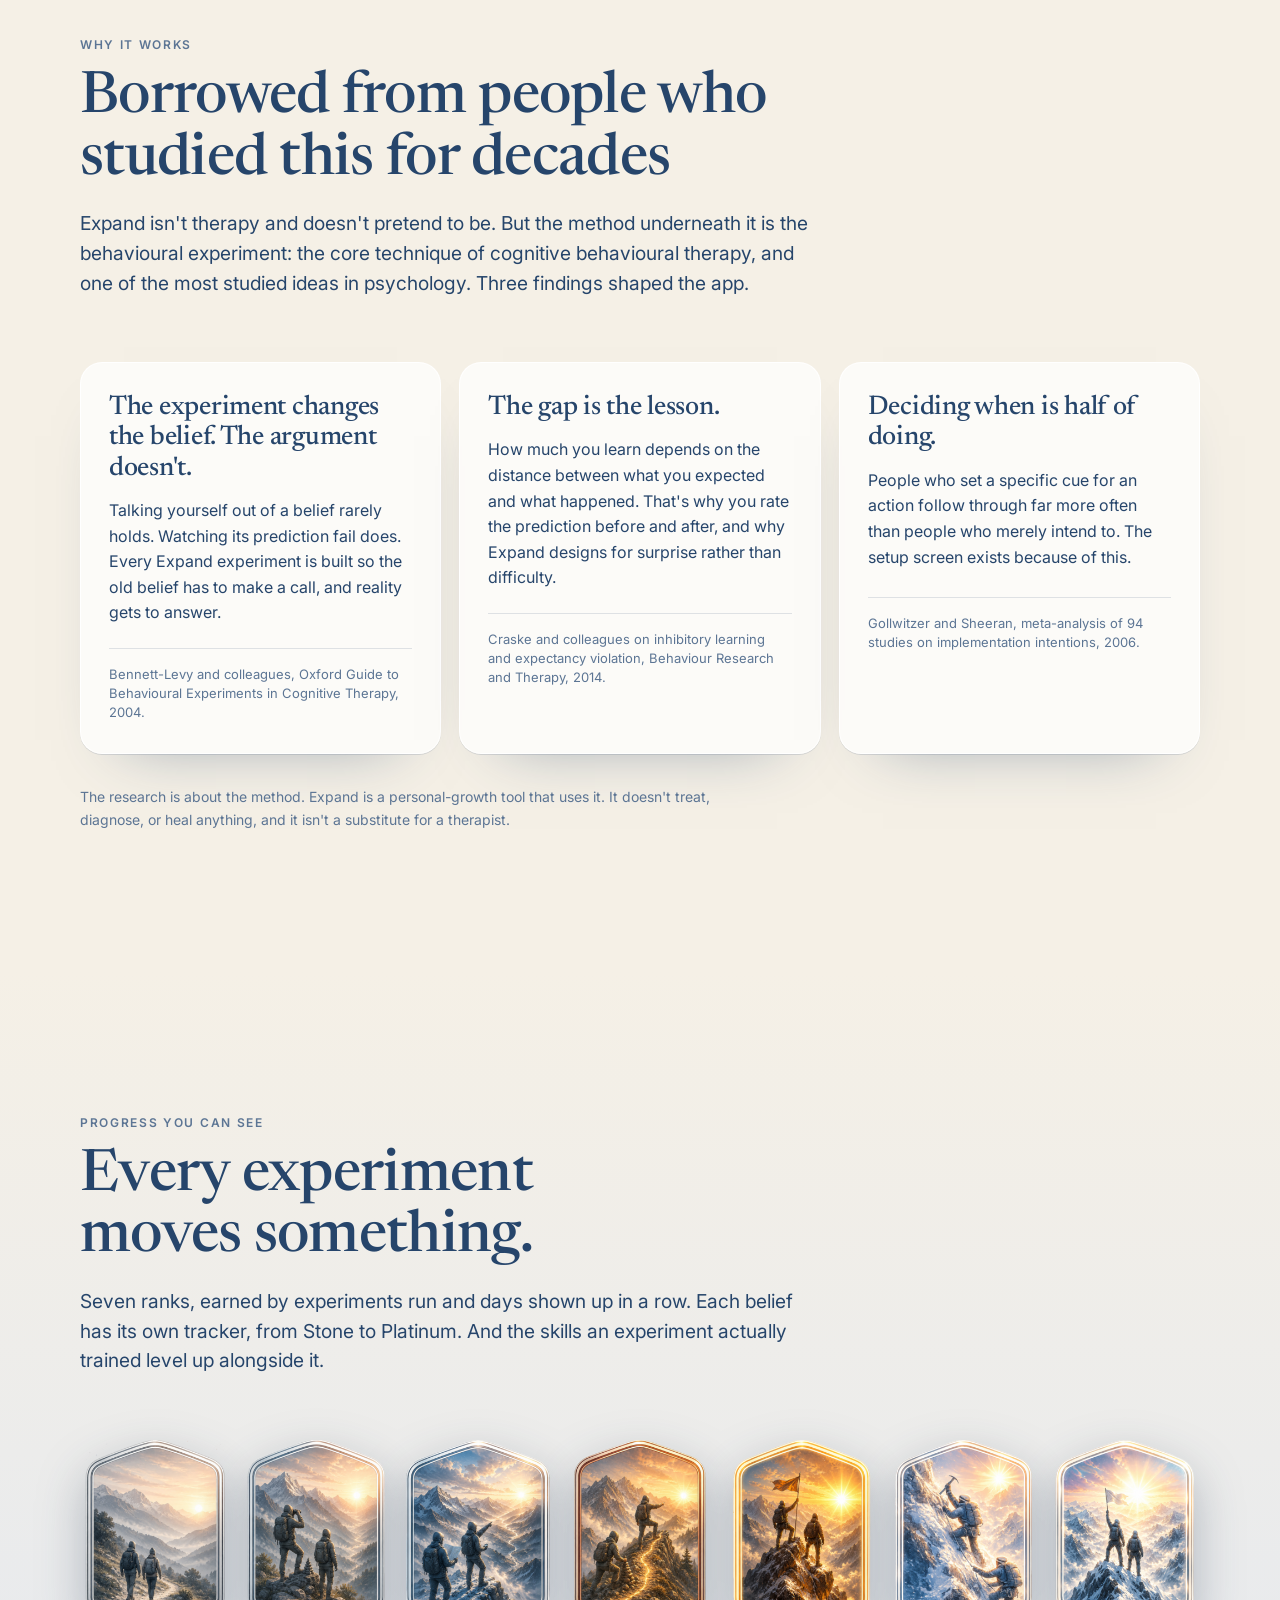
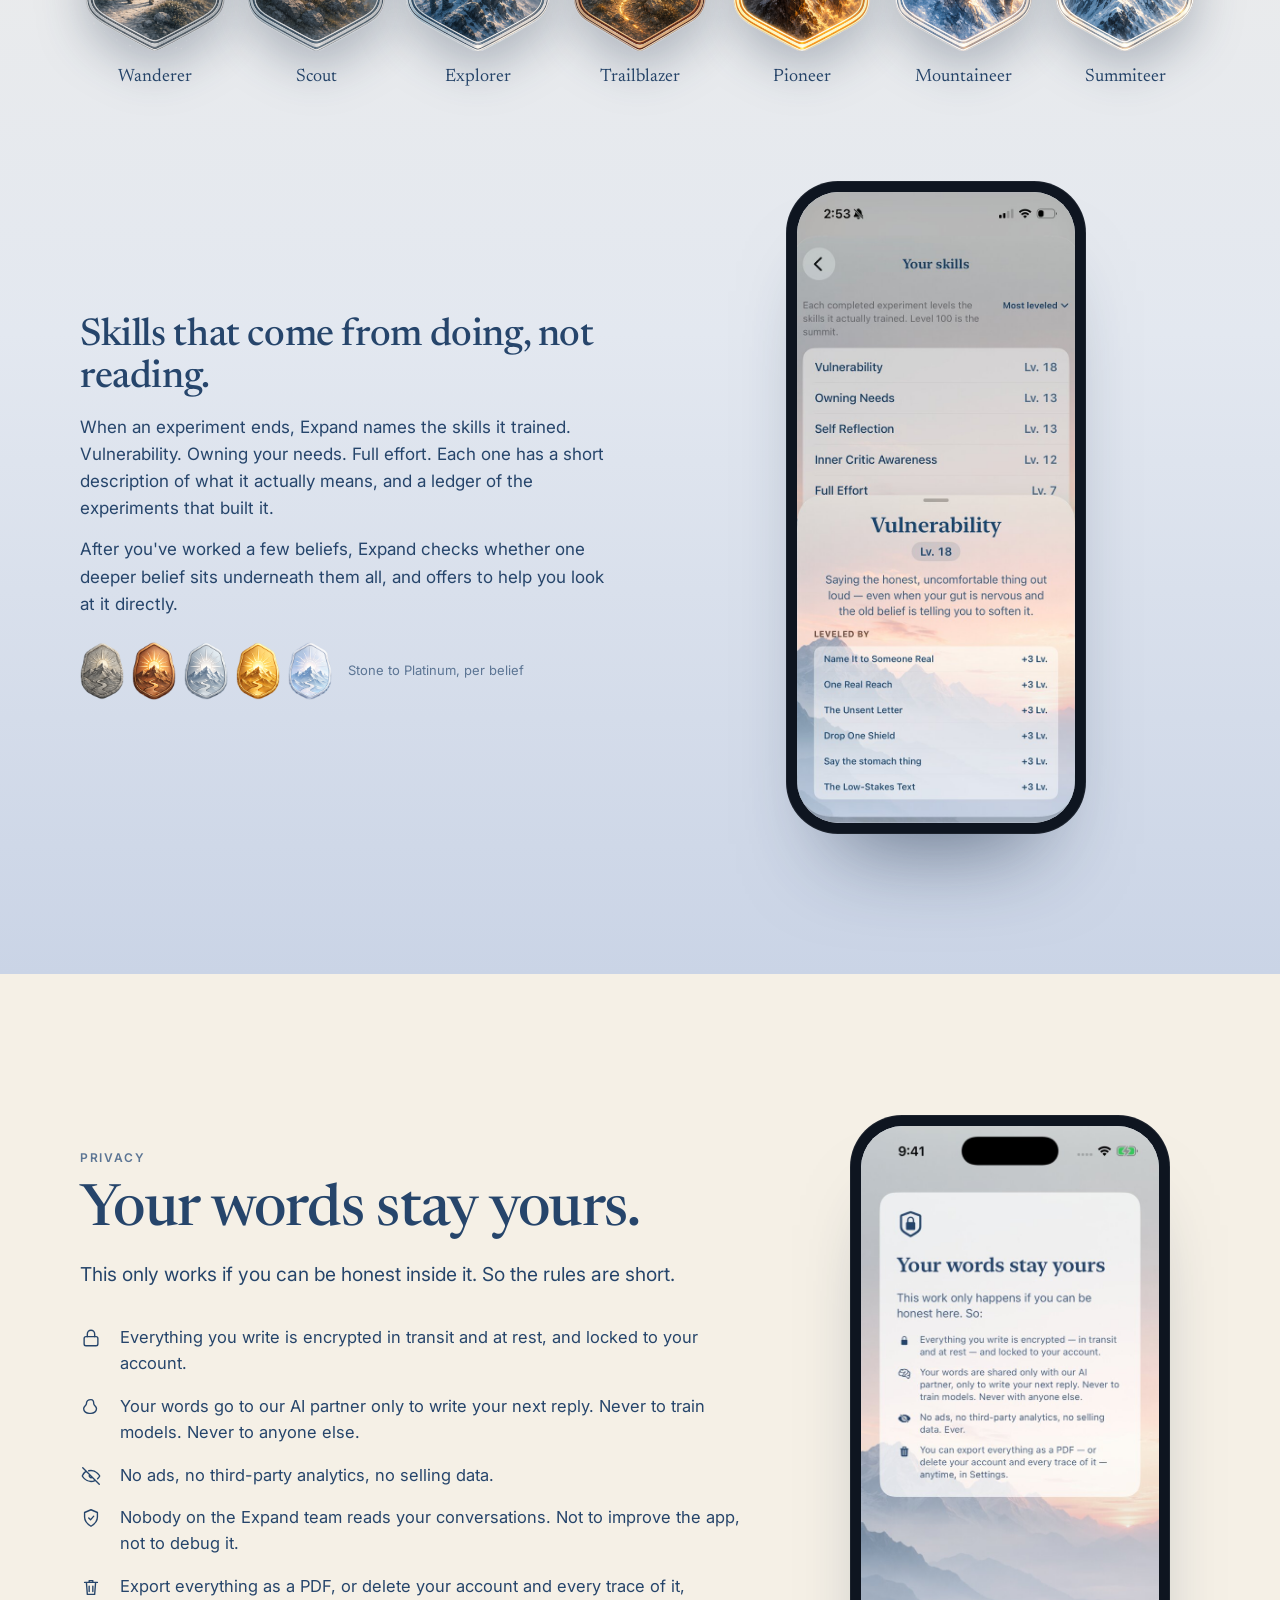
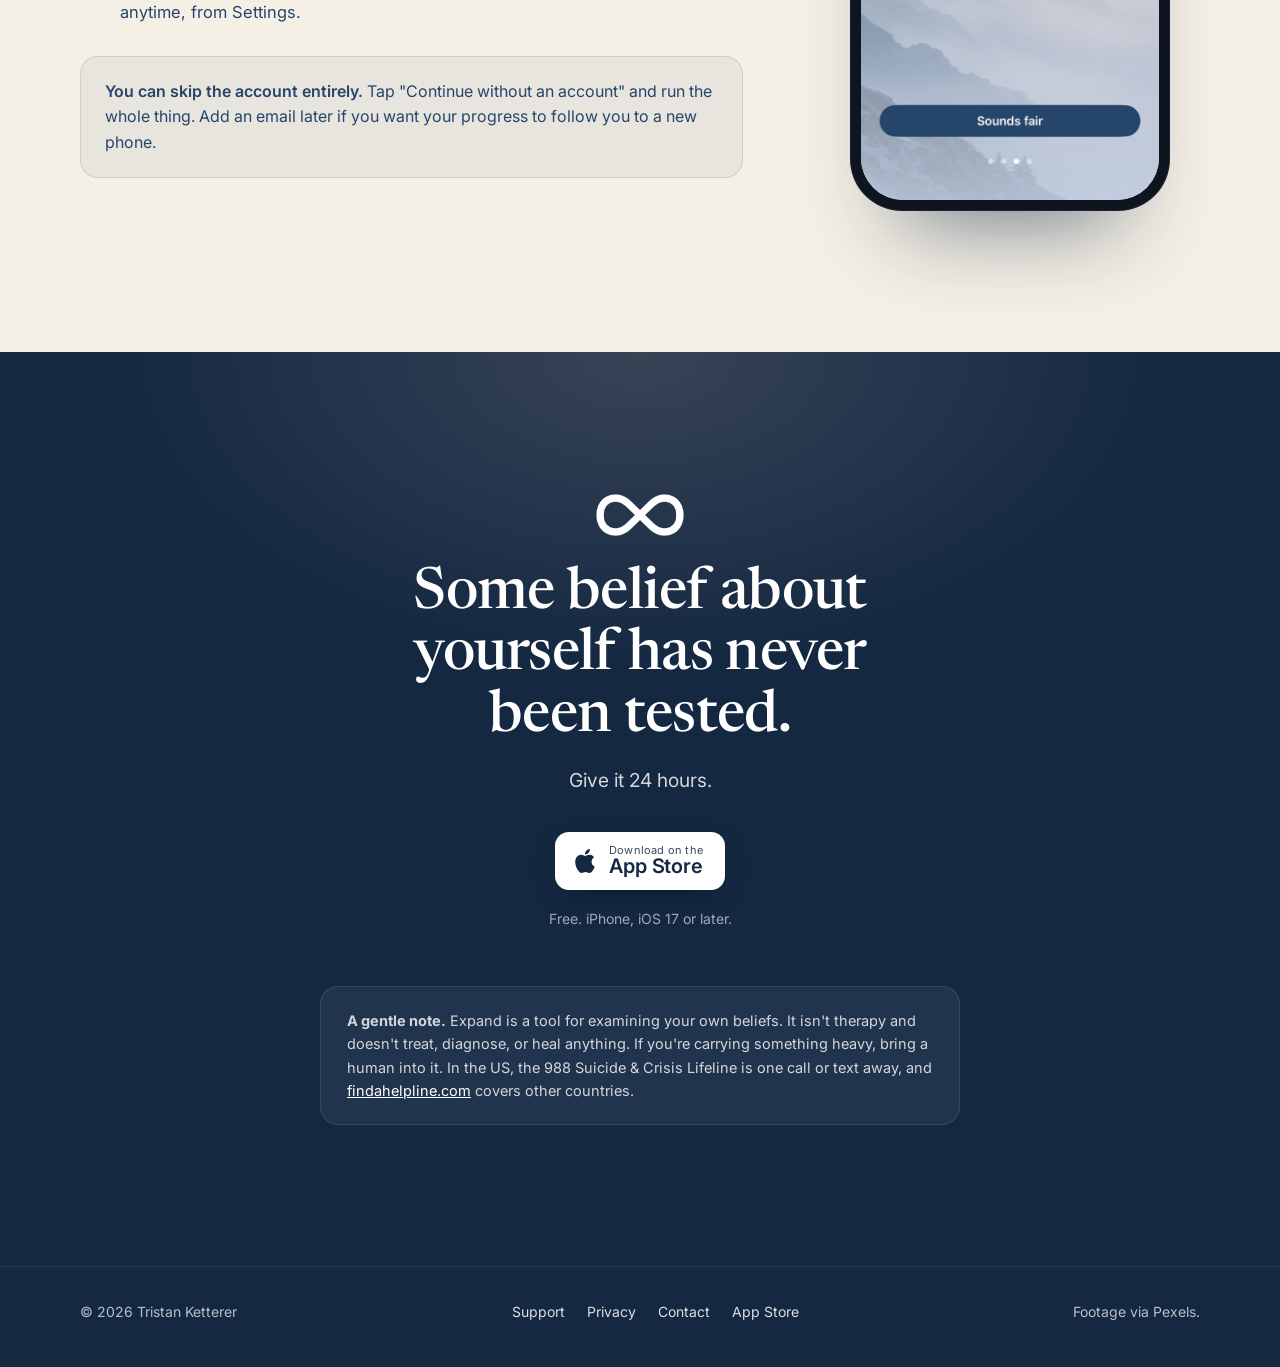
==== commit 7a49b0b7: "How it works: Flip copy no longer describes the Remember step Co-Authored-By: Claude Fable 5.1 <nore" ====
--- a/index.html
+++ b/index.html
@@ -38,7 +38,7 @@
 </nav>
 
 <header class="hero" id="top">
-  <div class="hero-media" data-video="video/hero.mp4" data-video-small="video/hero-720.mp4">
+  <div class="hero-media" data-video="video/hero.mp4?v=2" data-video-small="video/hero-720.mp4?v=2">
     <img src="img/hero-poster.jpg" alt="" fetchpriority="high">
   </div>
   <div class="hero-shade"></div>
@@ -110,7 +110,7 @@
           <div>
             <h3>Flip</h3>
             <p>Write the rival belief. Not an affirmation. Something you could almost believe today. Expand pushes back on moonshots, because a belief that shatters on one lukewarm reply was never worth testing.</p>
-            <p>Then you dig up the evidence the old belief made you skip over. It doesn't prove the new belief. It earns it a test.</p>
+            <p>The new belief doesn't have to be proven yet. It has to be worth a test.</p>
             <div class="mobile-shot"><div class="phone"><div class="screen"><img src="img/shot-flip.jpg" alt="An old belief struck through above its rival in Expand" loading="lazy"></div></div></div>
           </div>
         </li>
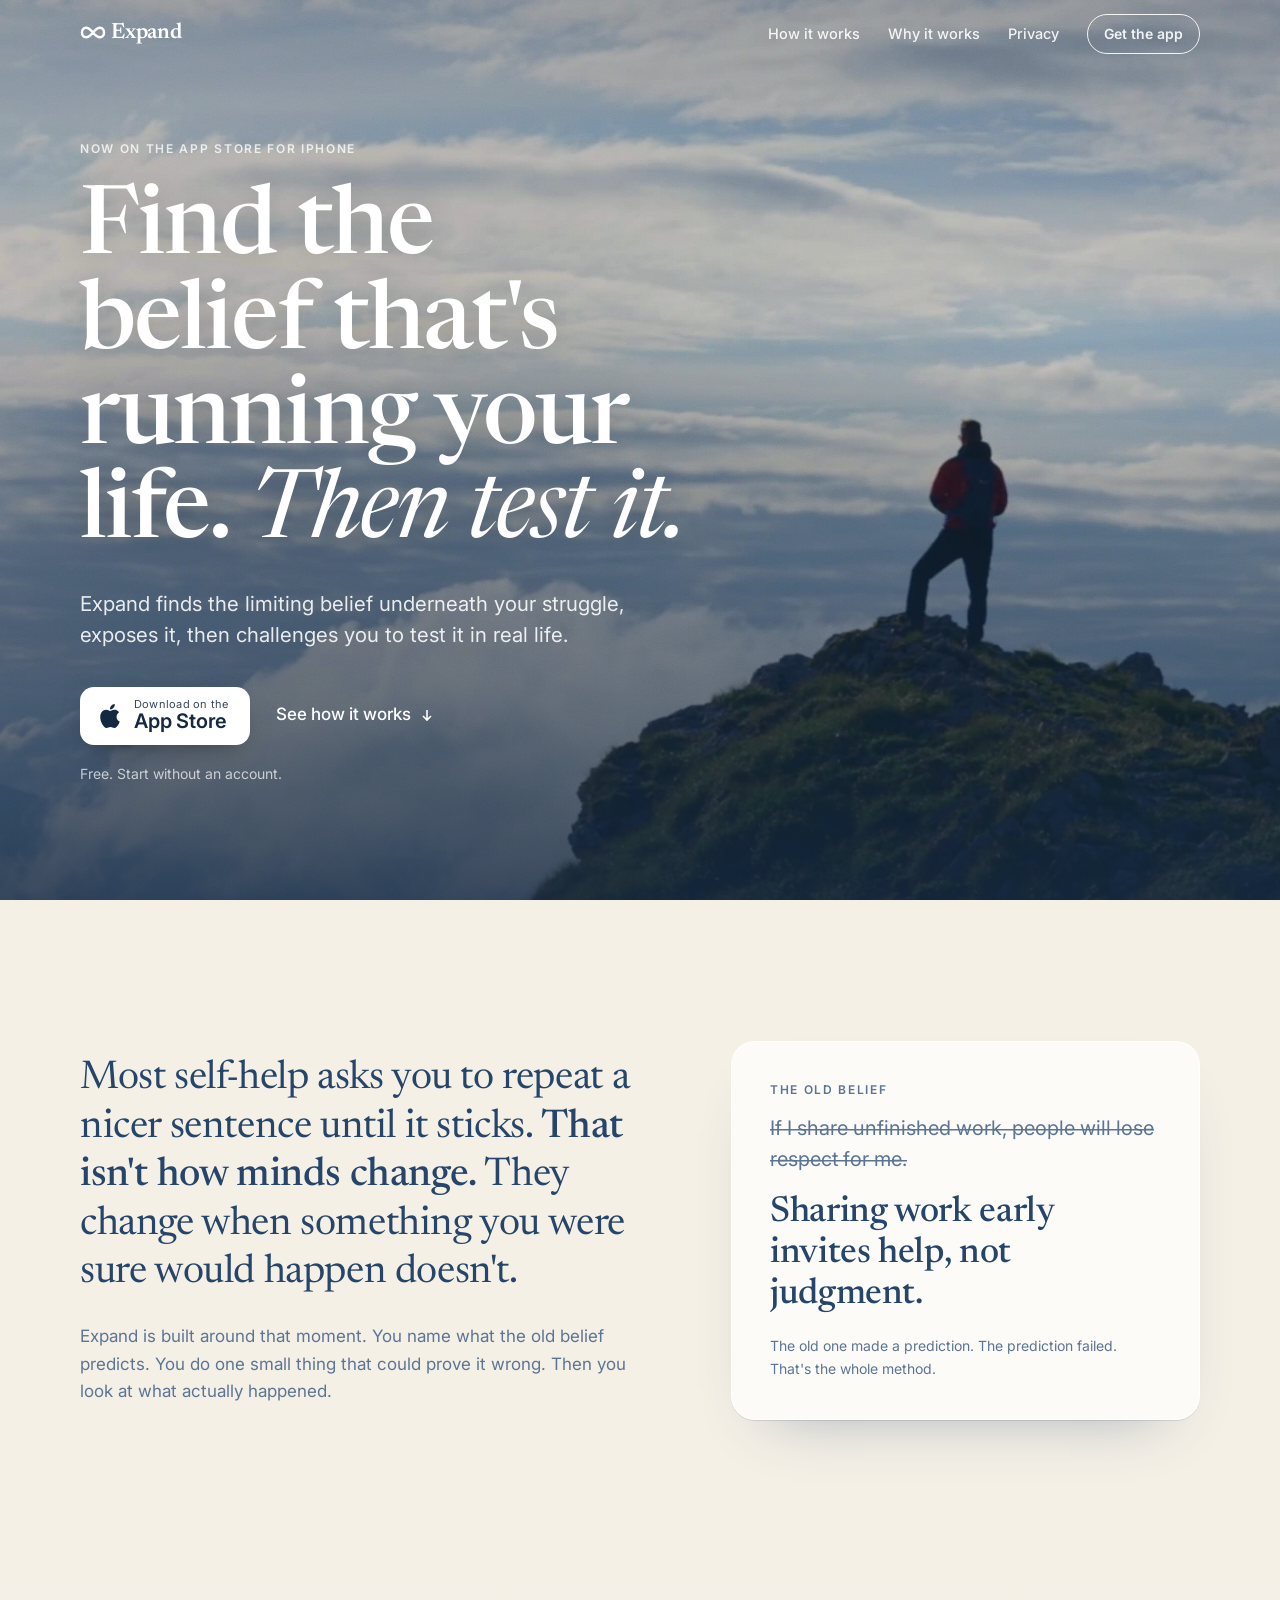
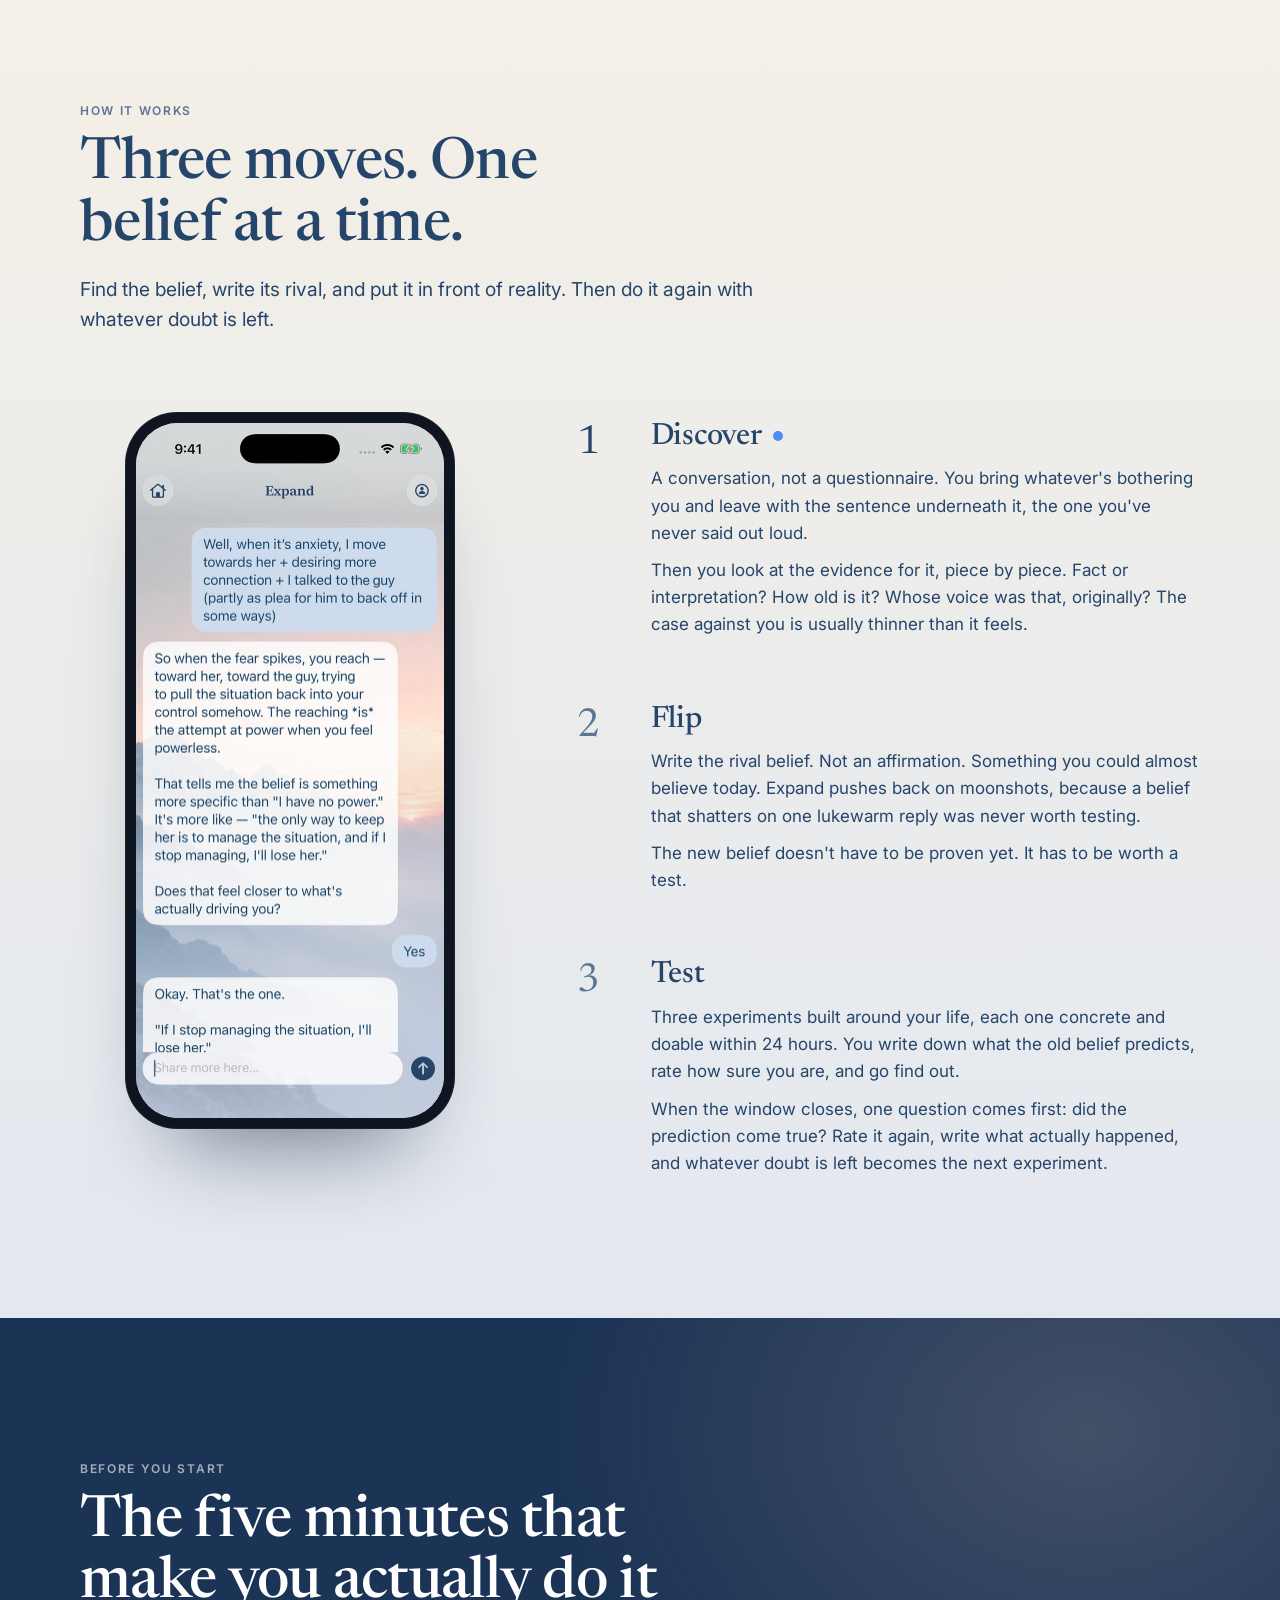
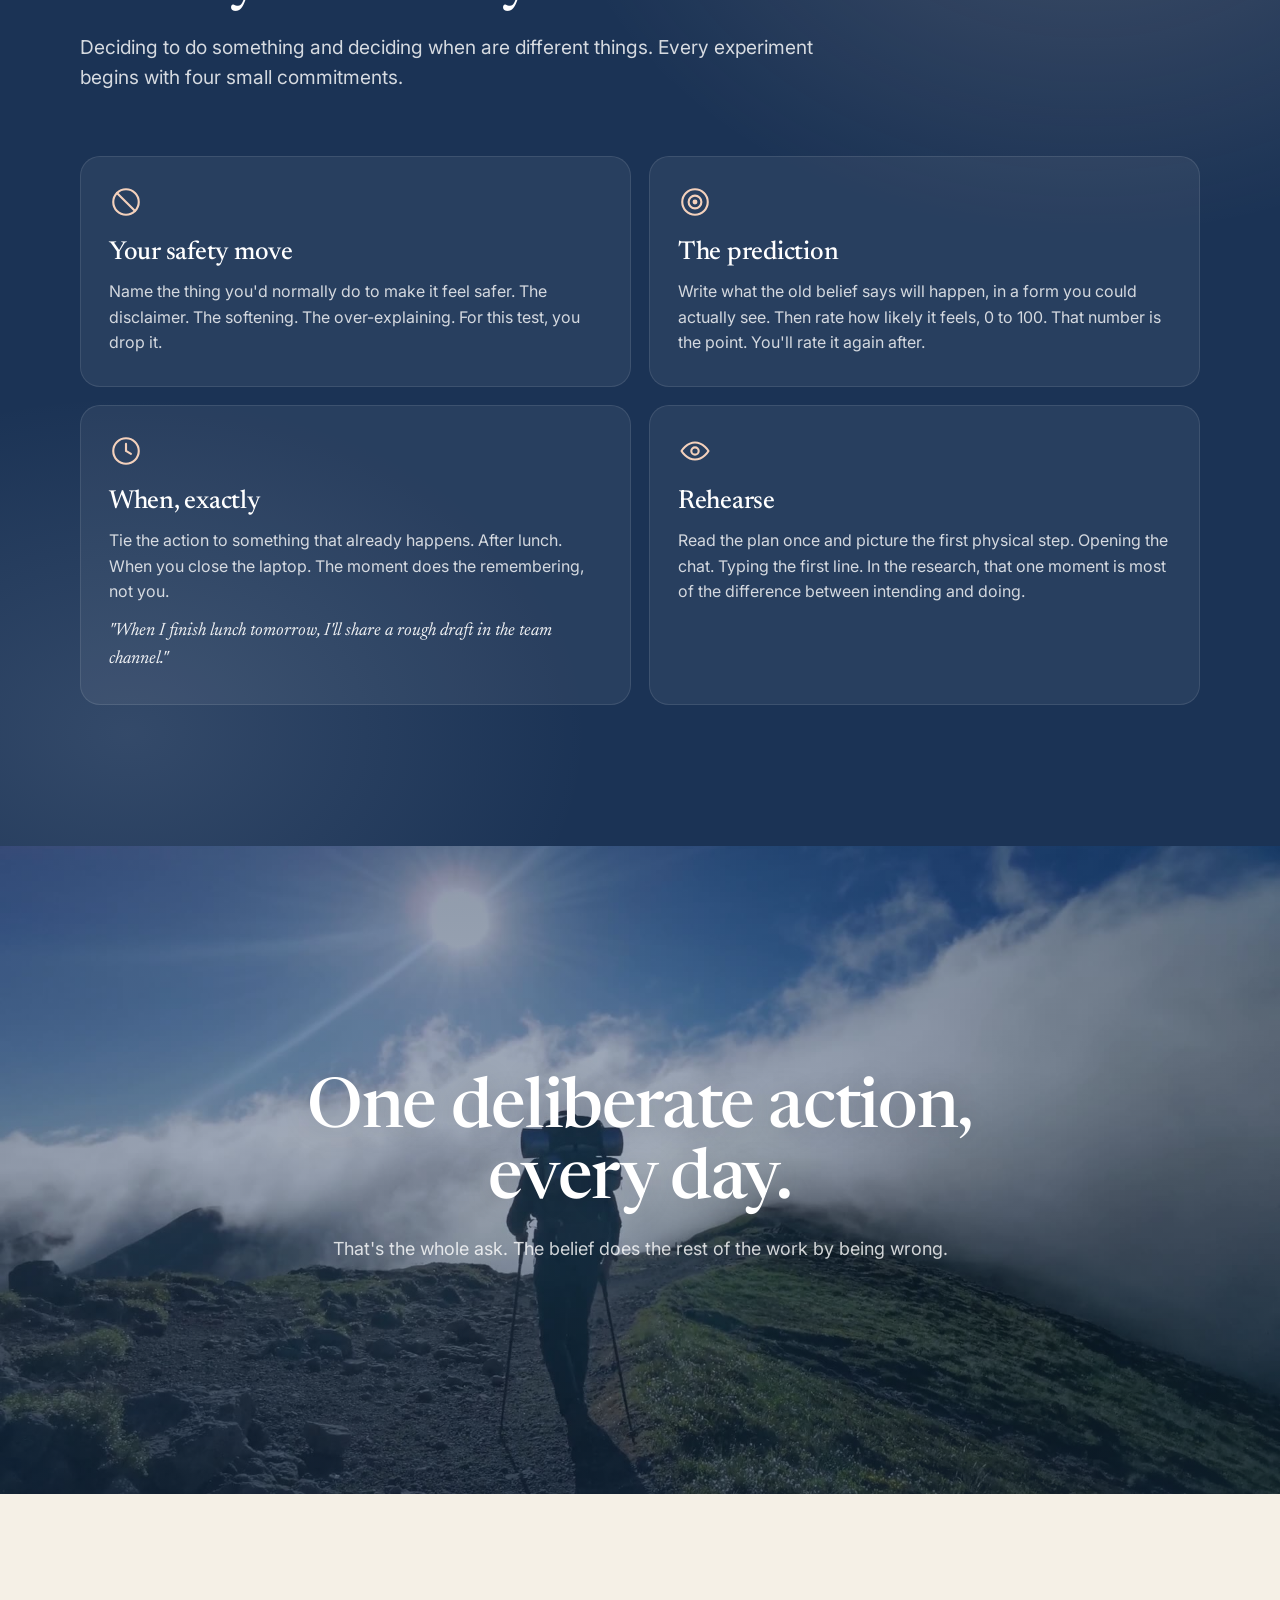
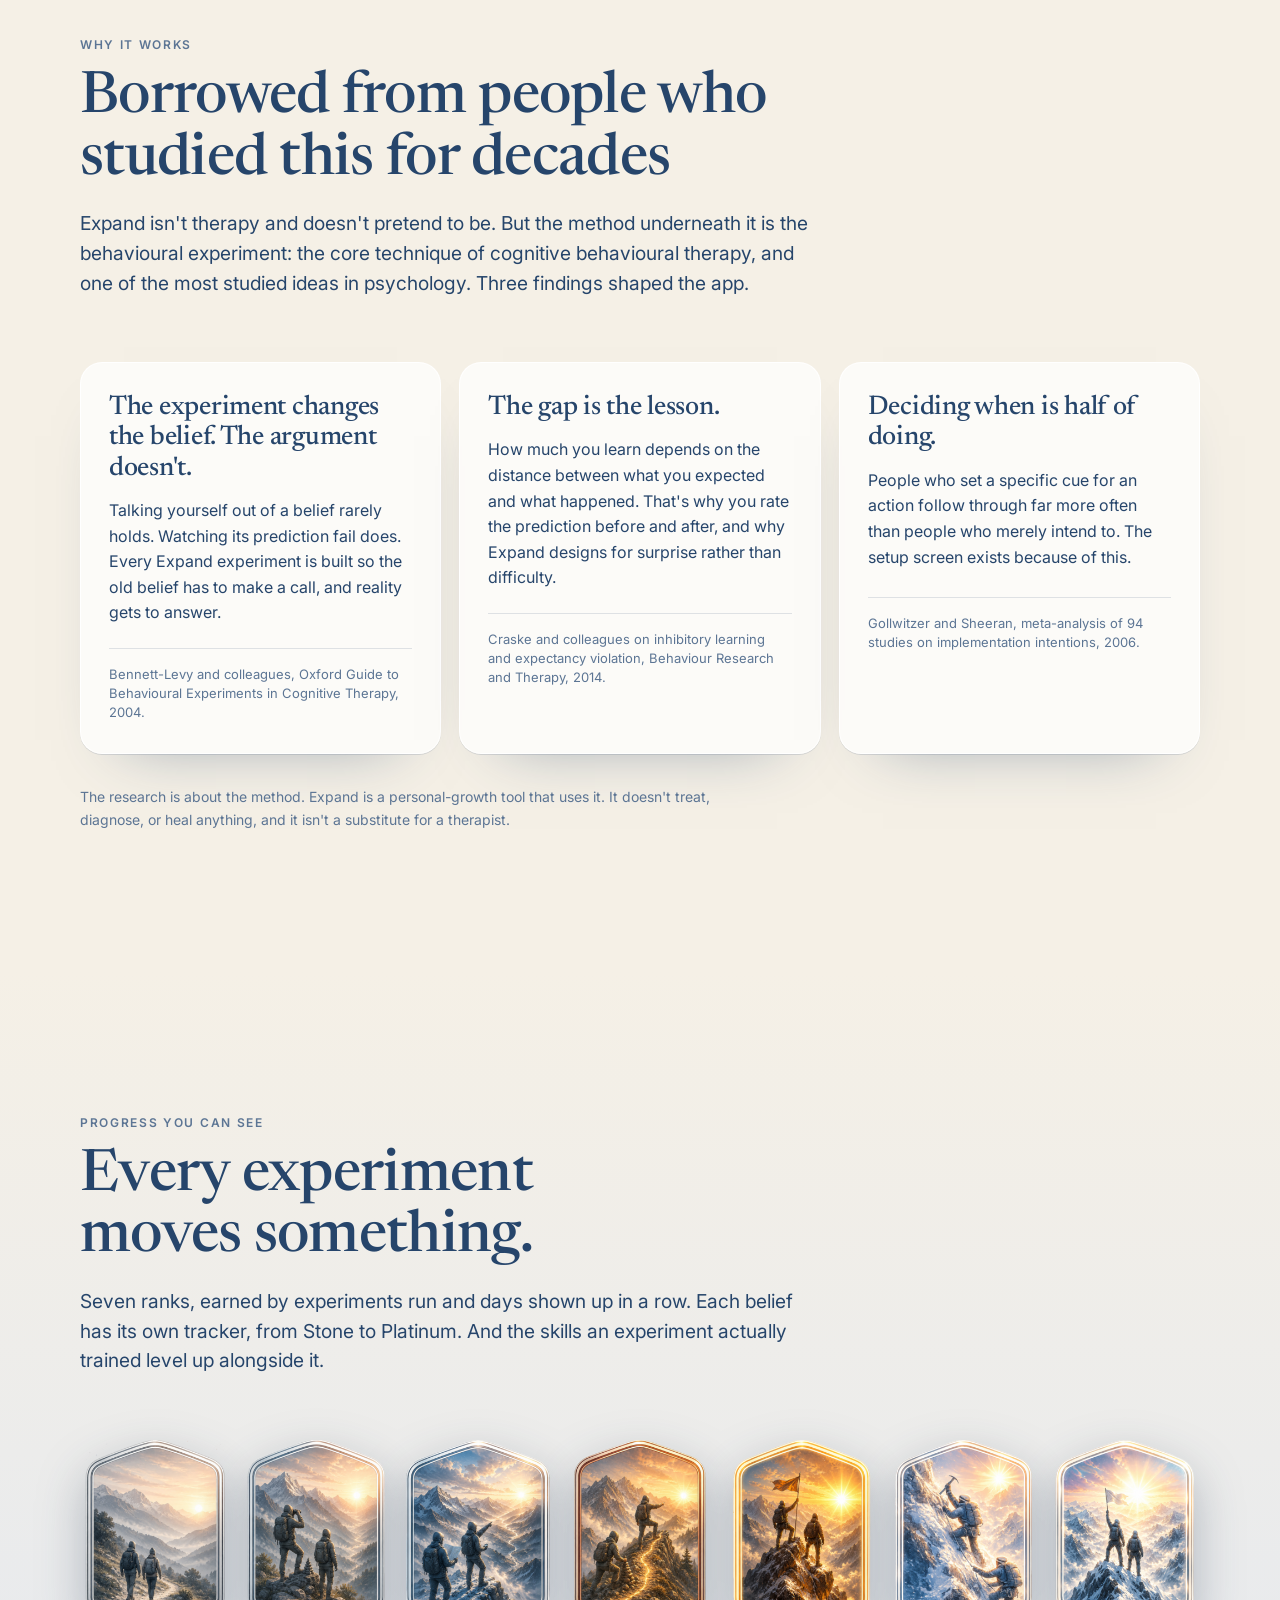
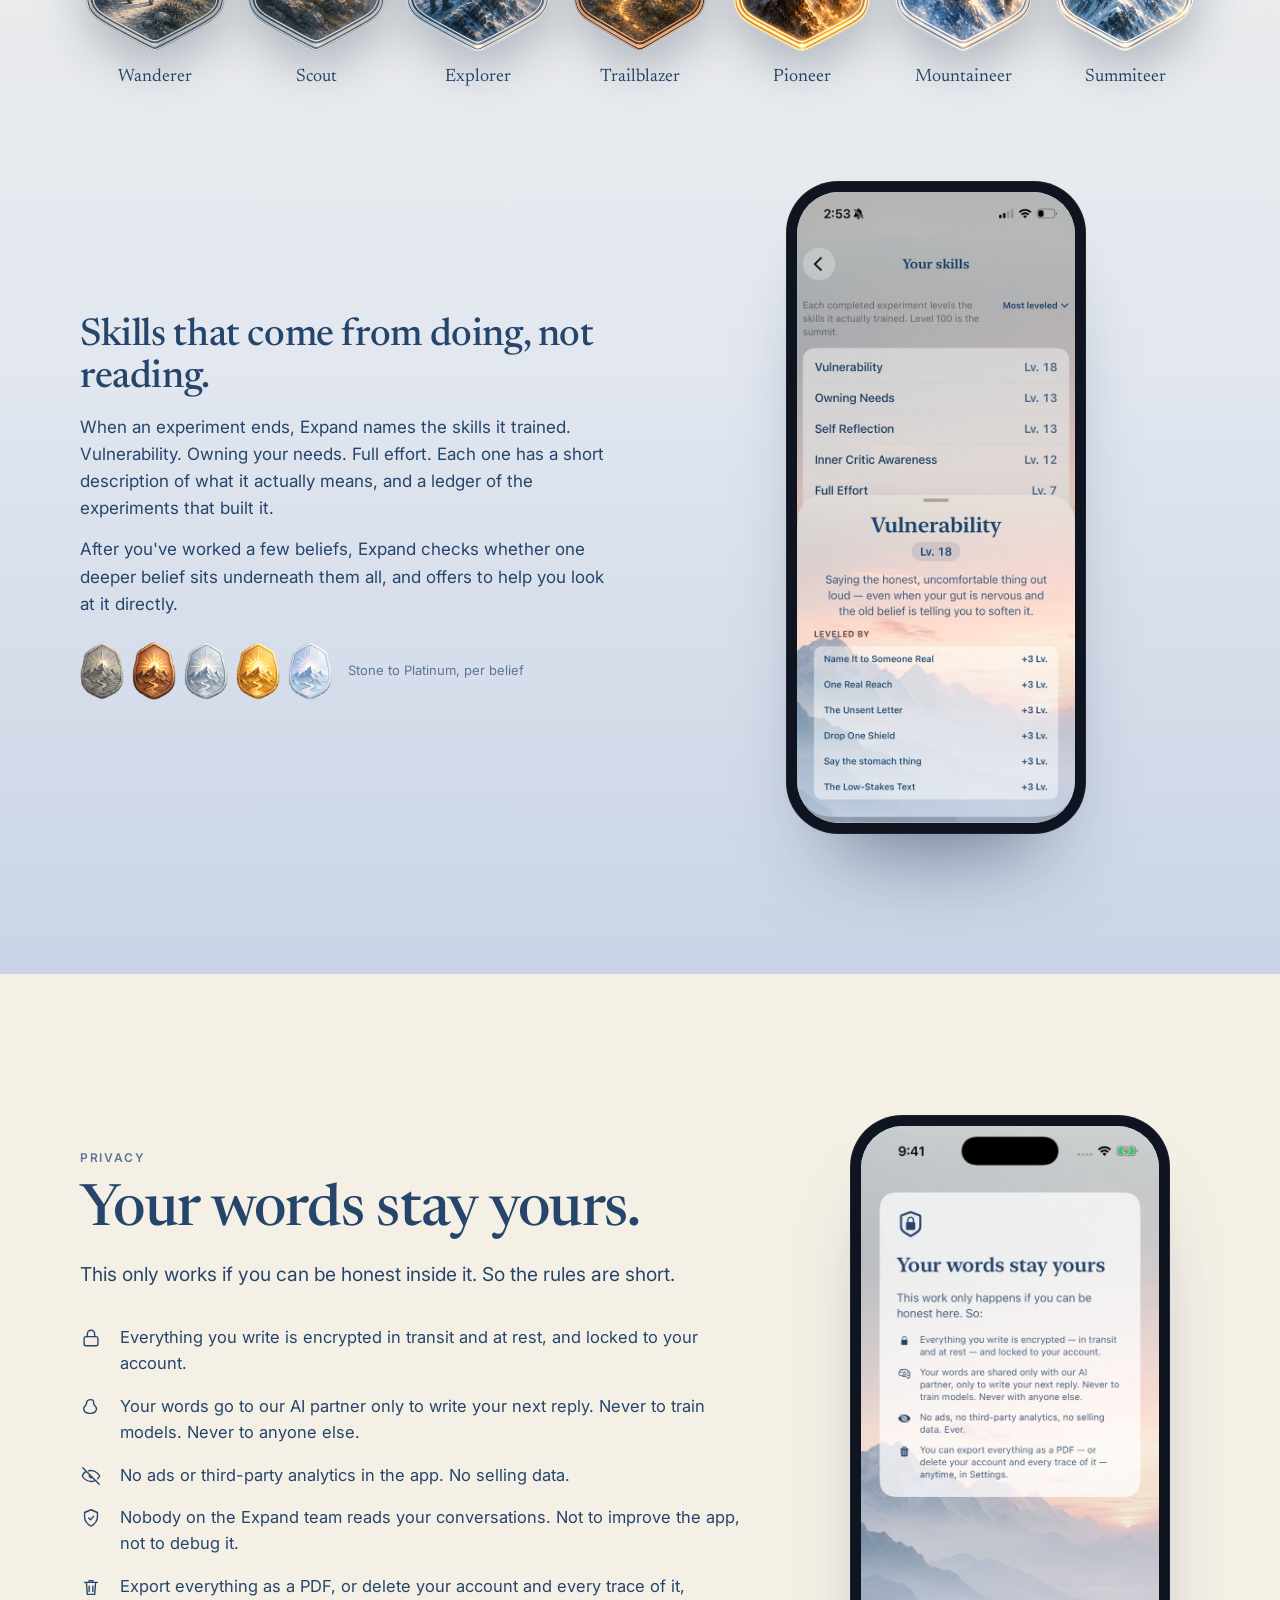
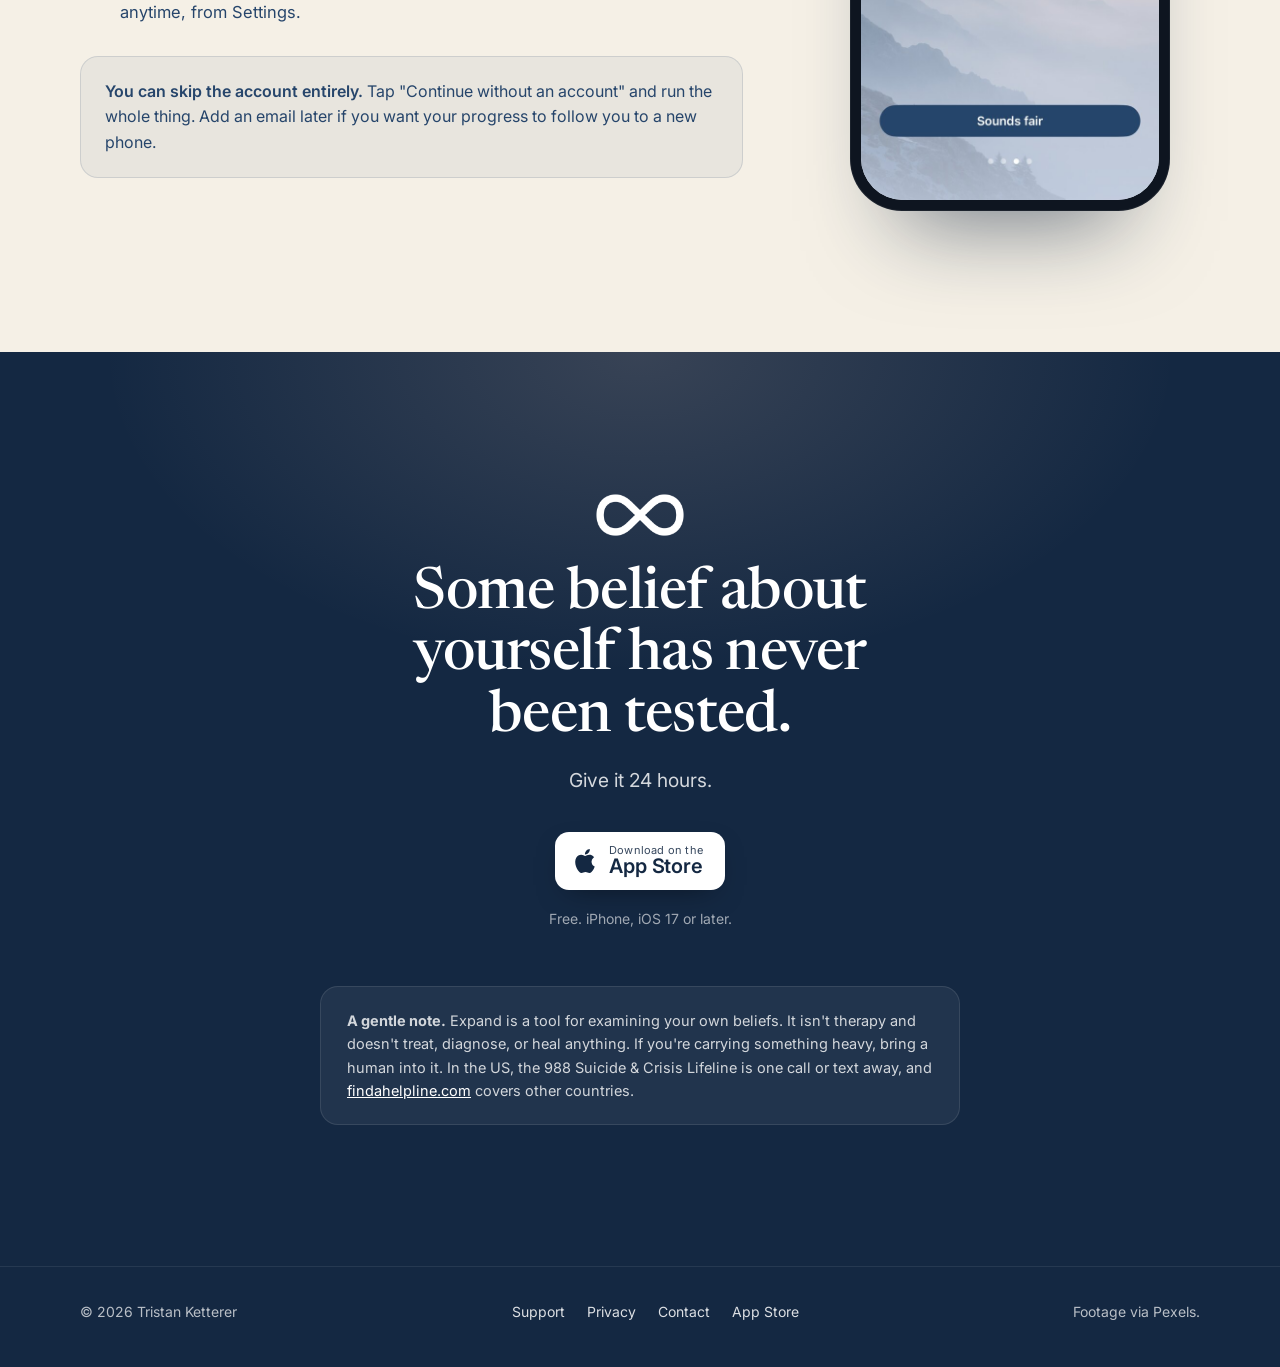
==== commit 9e88a6cf: "Add Meta Pixel to the website; privacy copy now scopes "no trackers" to the app PageView on every pa" ====
--- a/index.html
+++ b/index.html
@@ -22,6 +22,7 @@
   <link rel="preconnect" href="https://fonts.gstatic.com" crossorigin>
   <link href="https://fonts.googleapis.com/css2?family=Newsreader:ital,opsz,wght@0,6..72,400;0,6..72,500;0,6..72,600;1,6..72,400;1,6..72,500&family=Inter:wght@400;500;600&display=swap" rel="stylesheet">
   <link rel="stylesheet" href="style.css?v=13">
+  <script src="pixel.js?v=1" async></script>
 </head>
 <body>
 
@@ -246,7 +247,7 @@
       <ul class="plist">
         <li><svg viewBox="0 0 24 24" fill="none" stroke="currentColor" stroke-width="1.5" stroke-linecap="round"><rect x="4.5" y="10.5" width="15" height="10" rx="2"/><path d="M8 10.5V7.5a4 4 0 018 0v3"/></svg><span>Everything you write is encrypted in transit and at rest, and locked to your account.</span></li>
         <li><svg viewBox="0 0 24 24" fill="none" stroke="currentColor" stroke-width="1.5" stroke-linecap="round" stroke-linejoin="round"><path d="M12 4c-3 0-5 2-5 4.5 0 1-.5 1.5-1.5 2.5S4 13 4 14c0 3 3 5 6 5h2c3 0 6-2 6-5 0-1-.5-2-1.5-3S15 9.5 15 8.5C15 6 14 4 12 4z"/></svg><span>Your words go to our AI partner only to write your next reply. Never to train models. Never to anyone else.</span></li>
-        <li><svg viewBox="0 0 24 24" fill="none" stroke="currentColor" stroke-width="1.5" stroke-linecap="round" stroke-linejoin="round"><path d="M3 3l18 18M10.6 10.6a2 2 0 002.8 2.8M6.7 6.7C4.3 8.2 2.5 12 2.5 12s3.5 6 9.5 6c1.6 0 3-.4 4.2-1M9.5 6.3C10.3 6.1 11.1 6 12 6c6 0 9.5 6 9.5 6s-.8 1.4-2.3 2.9"/></svg><span>No ads, no third-party analytics, no selling data.</span></li>
+        <li><svg viewBox="0 0 24 24" fill="none" stroke="currentColor" stroke-width="1.5" stroke-linecap="round" stroke-linejoin="round"><path d="M3 3l18 18M10.6 10.6a2 2 0 002.8 2.8M6.7 6.7C4.3 8.2 2.5 12 2.5 12s3.5 6 9.5 6c1.6 0 3-.4 4.2-1M9.5 6.3C10.3 6.1 11.1 6 12 6c6 0 9.5 6 9.5 6s-.8 1.4-2.3 2.9"/></svg><span>No ads or third-party analytics in the app. No selling data.</span></li>
         <li><svg viewBox="0 0 24 24" fill="none" stroke="currentColor" stroke-width="1.5" stroke-linecap="round" stroke-linejoin="round"><path d="M12 3l7 3v5c0 5-3.5 8-7 10-3.5-2-7-5-7-10V6l7-3z"/><path d="M9.5 12l2 2 3.5-4"/></svg><span>Nobody on the Expand team reads your conversations. Not to improve the app, not to debug it.</span></li>
         <li><svg viewBox="0 0 24 24" fill="none" stroke="currentColor" stroke-width="1.5" stroke-linecap="round" stroke-linejoin="round"><path d="M5 7h14M10 7V5h4v2M7 7l1 13h8l1-13M10 11v6M14 11v6"/></svg><span>Export everything as a PDF, or delete your account and every trace of it, anytime, from Settings.</span></li>
       </ul>
